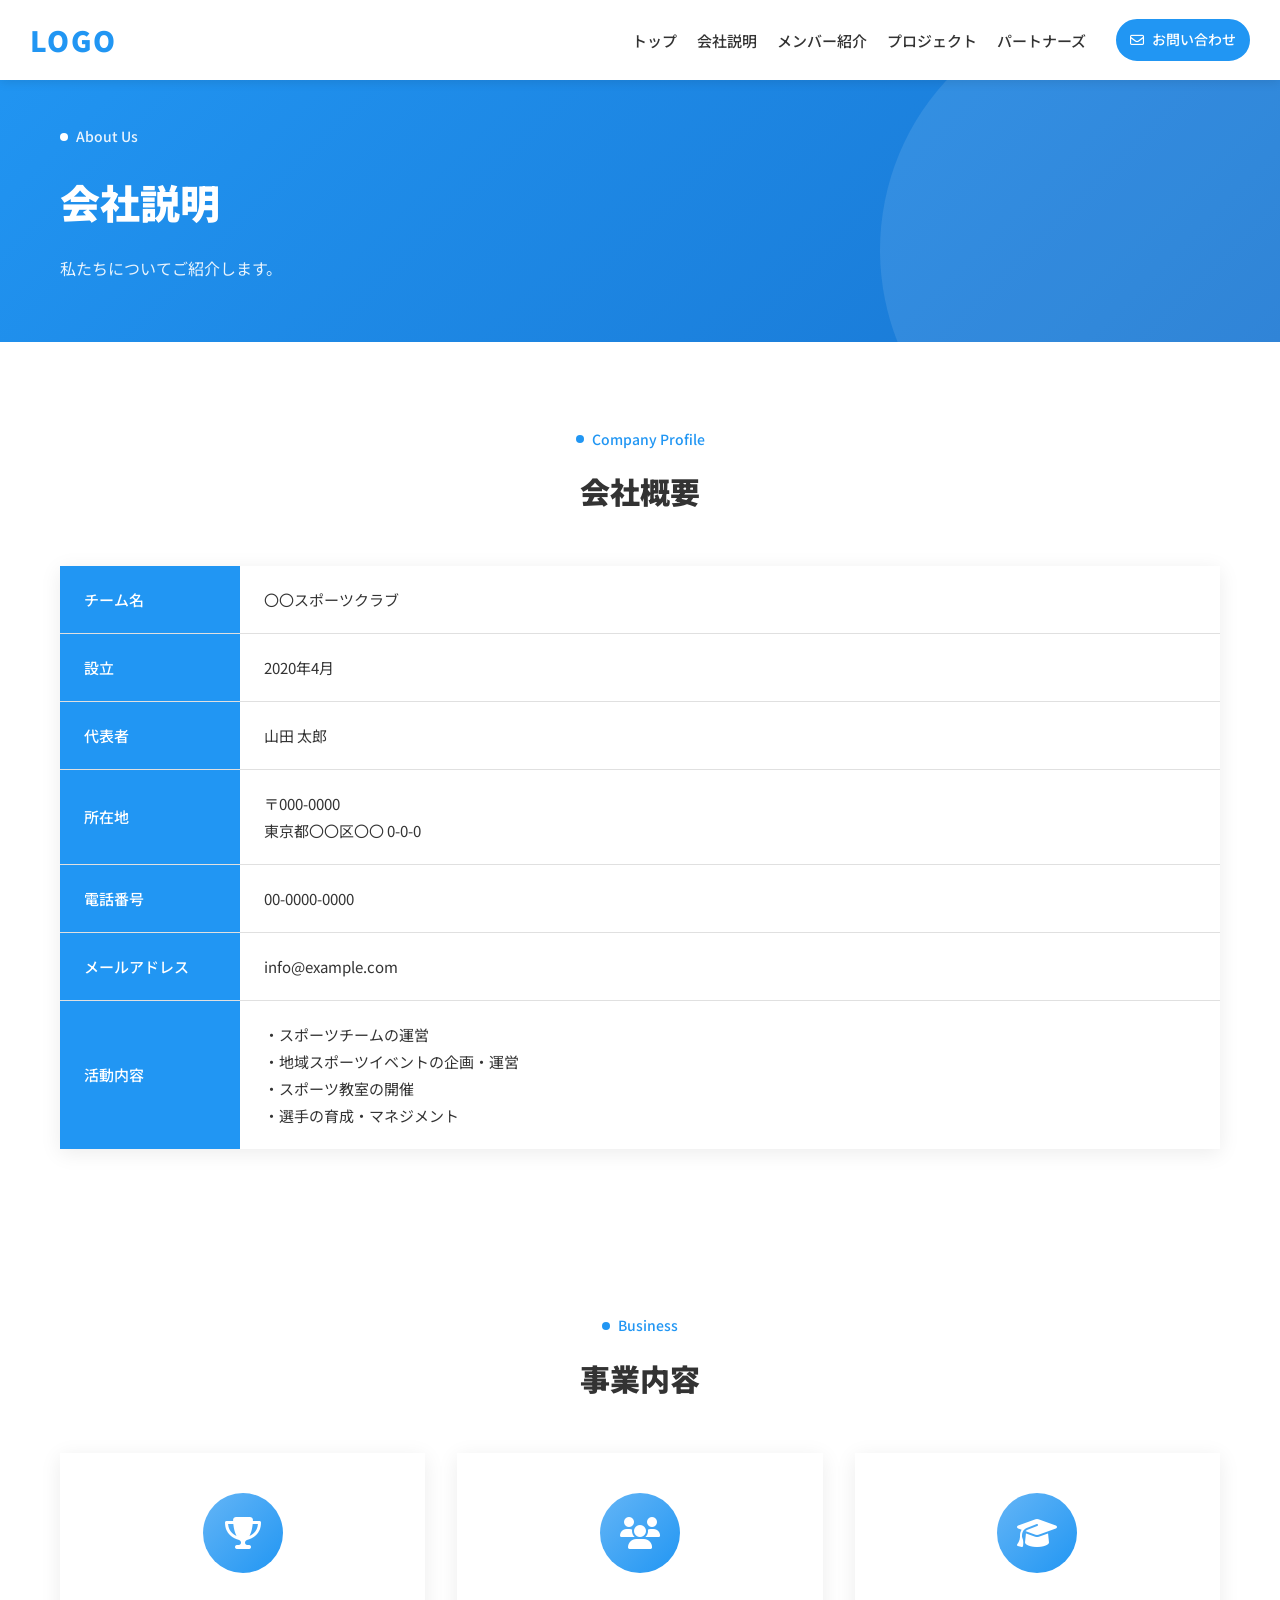
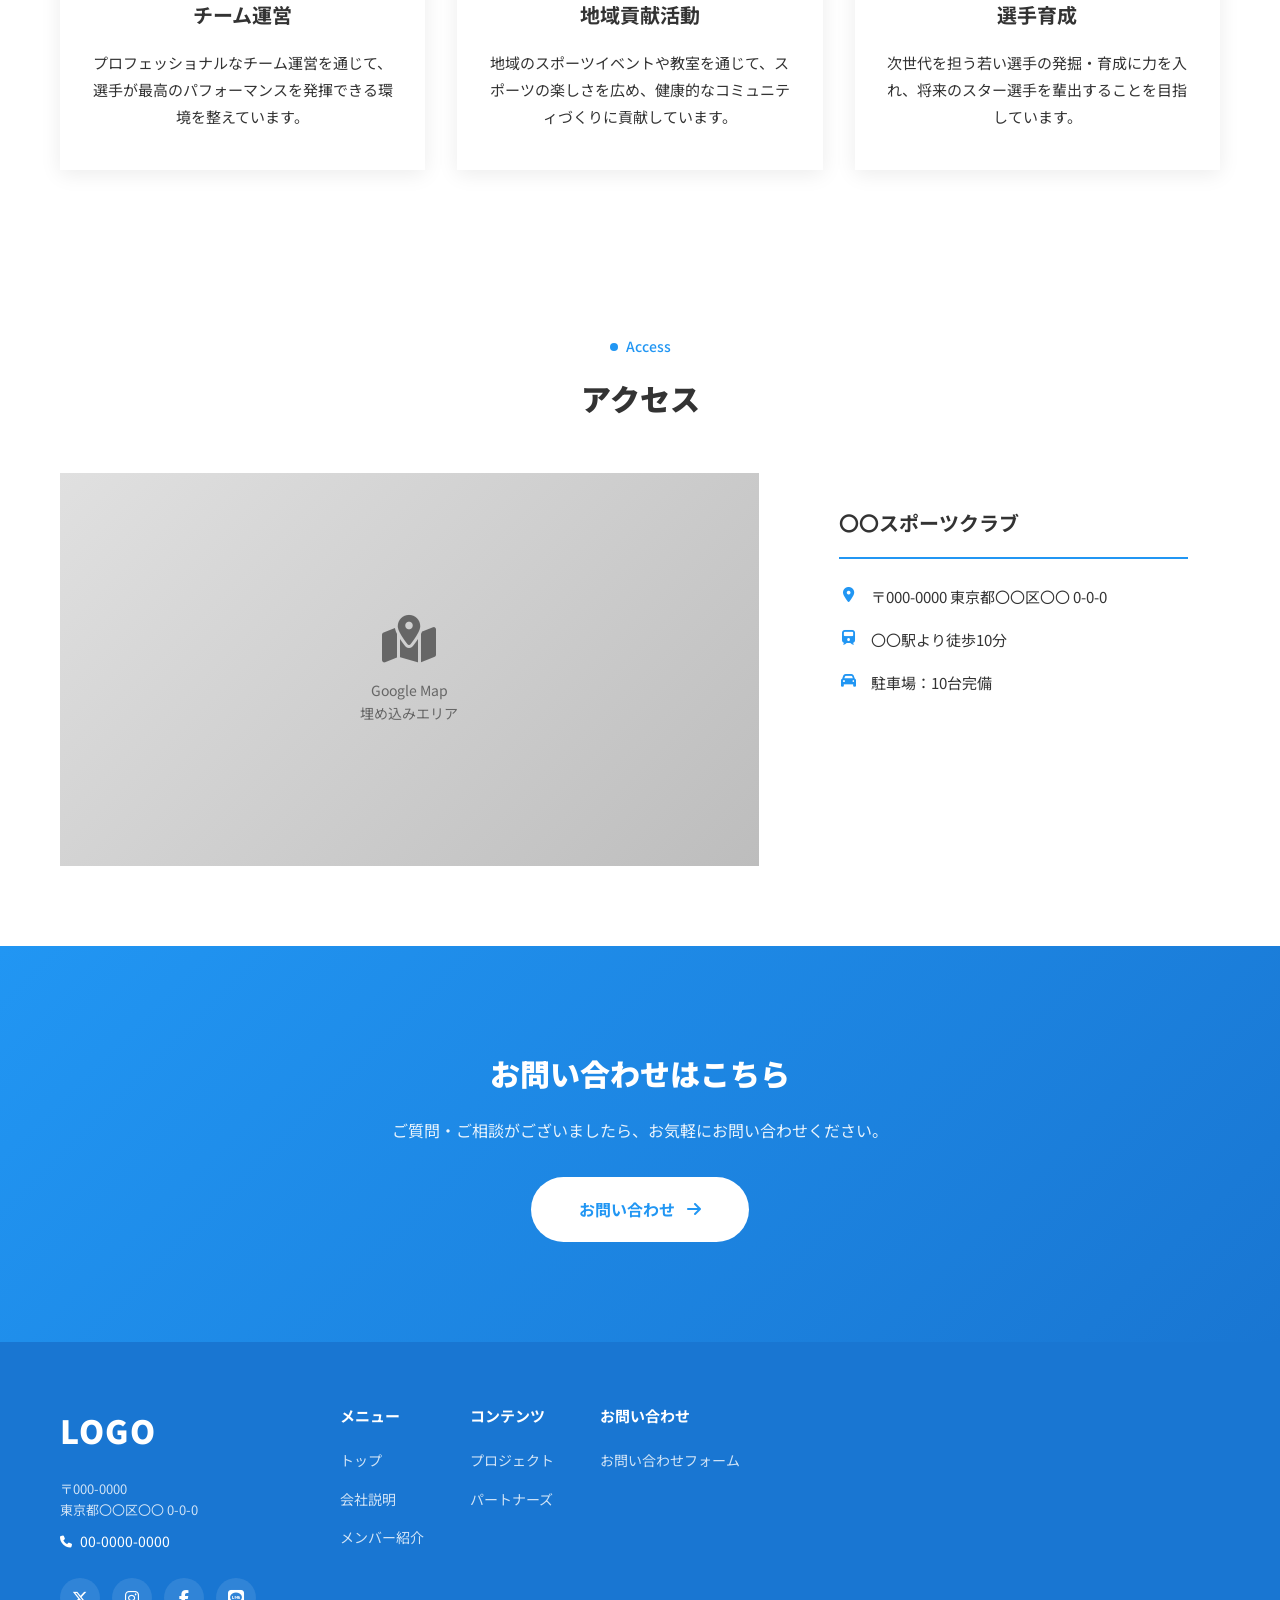
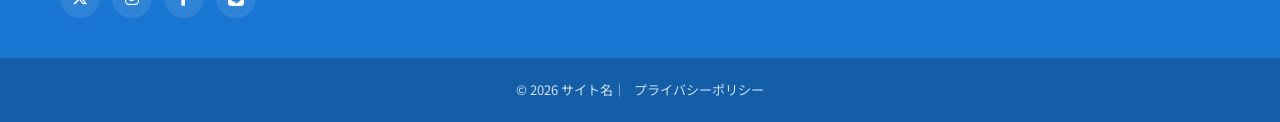
==== company.html @ 3567e5c1 "SONY風デザインリニューアル: 新デザイン版TOPページ＋下層ページ追加 - index-new.html: SONY風TOPページ（MV、Mission、News、Members、Contact）" ====
<!DOCTYPE html>
<html lang="ja">
<head>
    <meta charset="UTF-8">
    <meta name="viewport" content="width=device-width, initial-scale=1.0">
    <meta name="description" content="チームの概要や事業内容、沿革についてご紹介します。">
    <title>会社説明 | サイト名</title>
    <link rel="preconnect" href="https://fonts.googleapis.com">
    <link rel="preconnect" href="https://fonts.gstatic.com" crossorigin>
    <link href="https://fonts.googleapis.com/css2?family=Noto+Sans+JP:wght@400;500;700;900&display=swap" rel="stylesheet">
    <link rel="stylesheet" href="css/style.css">
    <link rel="stylesheet" href="https://cdnjs.cloudflare.com/ajax/libs/font-awesome/6.5.1/css/all.min.css">
</head>
<body>
    <!-- ヘッダー -->
    <header class="header">
        <div class="header__inner">
            <div class="header__logo">
                <a href="index.html">LOGO</a>
            </div>
            <nav class="header__nav">
                <ul class="header__nav-list">
                    <li class="header__nav-item"><a href="index.html">トップ</a></li>
                    <li class="header__nav-item"><a href="company.html">会社説明</a></li>
                    <li class="header__nav-item"><a href="#">メンバー紹介</a></li>
                    <li class="header__nav-item"><a href="project.html">プロジェクト</a></li>
                    <li class="header__nav-item"><a href="#">パートナーズ</a></li>
                </ul>
            </nav>
            <div class="header__cta">
                <a href="index.html#contact" class="btn btn--primary">
                    <i class="fa-regular fa-envelope"></i>
                    お問い合わせ
                </a>
            </div>
            <button class="hamburger" type="button" aria-label="メニューを開く">
                <span></span>
                <span></span>
                <span></span>
            </button>
        </div>
    </header>

    <!-- モバイルナビゲーション オーバーレイ -->
    <div class="mobile-nav-overlay"></div>

    <!-- モバイルナビゲーション -->
    <nav class="mobile-nav">
        <ul class="mobile-nav__list">
            <li class="mobile-nav__item"><a href="index.html">トップ</a></li>
            <li class="mobile-nav__item"><a href="company.html">会社説明</a></li>
            <li class="mobile-nav__item"><a href="#">メンバー紹介</a></li>
            <li class="mobile-nav__item"><a href="project.html">プロジェクト</a></li>
            <li class="mobile-nav__item"><a href="#">パートナーズ</a></li>
        </ul>
        <div class="mobile-nav__cta">
            <a href="index.html#contact" class="btn btn--primary">
                <i class="fa-regular fa-envelope"></i>
                お問い合わせ
            </a>
        </div>
    </nav>

    <!-- ページヘッダー -->
    <section class="page-header">
        <div class="container">
            <div class="page-header__content">
                <p class="page-header__label"><span class="page-header__label-dot"></span>About Us</p>
                <h1 class="page-header__title">会社説明</h1>
                <p class="page-header__description">私たちについてご紹介します。</p>
            </div>
        </div>
        <div class="page-header__bg"></div>
    </section>

    <!-- メインコンテンツ -->
    <main>
        <!-- 会社概要 -->
        <section class="company-info section section--gray">
            <div class="container">
                <div class="company-info__header">
                    <p class="company-info__label"><span class="company-info__label-dot"></span>Company Profile</p>
                    <h2 class="company-info__title">会社概要</h2>
                </div>
                <div class="company-info__table-wrapper">
                    <table class="company-info__table">
                        <tbody>
                            <tr>
                                <th>チーム名</th>
                                <td>〇〇スポーツクラブ</td>
                            </tr>
                            <tr>
                                <th>設立</th>
                                <td>2020年4月</td>
                            </tr>
                            <tr>
                                <th>代表者</th>
                                <td>山田 太郎</td>
                            </tr>
                            <tr>
                                <th>所在地</th>
                                <td>〒000-0000<br>東京都〇〇区〇〇 0-0-0</td>
                            </tr>
                            <tr>
                                <th>電話番号</th>
                                <td>00-0000-0000</td>
                            </tr>
                            <tr>
                                <th>メールアドレス</th>
                                <td>info@example.com</td>
                            </tr>
                            <tr>
                                <th>活動内容</th>
                                <td>
                                    ・スポーツチームの運営<br>
                                    ・地域スポーツイベントの企画・運営<br>
                                    ・スポーツ教室の開催<br>
                                    ・選手の育成・マネジメント
                                </td>
                            </tr>
                        </tbody>
                    </table>
                </div>
            </div>
        </section>

        <!-- 事業内容 -->
        <section class="company-business section">
            <div class="container">
                <div class="company-business__header">
                    <p class="company-business__label"><span class="company-business__label-dot"></span>Business</p>
                    <h2 class="company-business__title">事業内容</h2>
                </div>
                <div class="company-business__grid">
                    <div class="company-business__card">
                        <div class="company-business__card-icon">
                            <i class="fa-solid fa-trophy"></i>
                        </div>
                        <h3 class="company-business__card-title">チーム運営</h3>
                        <p class="company-business__card-text">
                            プロフェッショナルなチーム運営を通じて、選手が最高のパフォーマンスを発揮できる環境を整えています。
                        </p>
                    </div>
                    <div class="company-business__card">
                        <div class="company-business__card-icon">
                            <i class="fa-solid fa-users"></i>
                        </div>
                        <h3 class="company-business__card-title">地域貢献活動</h3>
                        <p class="company-business__card-text">
                            地域のスポーツイベントや教室を通じて、スポーツの楽しさを広め、健康的なコミュニティづくりに貢献しています。
                        </p>
                    </div>
                    <div class="company-business__card">
                        <div class="company-business__card-icon">
                            <i class="fa-solid fa-graduation-cap"></i>
                        </div>
                        <h3 class="company-business__card-title">選手育成</h3>
                        <p class="company-business__card-text">
                            次世代を担う若い選手の発掘・育成に力を入れ、将来のスター選手を輩出することを目指しています。
                        </p>
                    </div>
                </div>
            </div>
        </section>

        <!-- アクセス -->
        <section class="company-access section">
            <div class="container">
                <div class="company-access__header">
                    <p class="company-access__label"><span class="company-access__label-dot"></span>Access</p>
                    <h2 class="company-access__title">アクセス</h2>
                </div>
                <div class="company-access__inner">
                    <div class="company-access__map">
                        <div class="company-access__map-placeholder">
                            <i class="fa-solid fa-map-location-dot"></i>
                            <span>Google Map<br>埋め込みエリア</span>
                        </div>
                    </div>
                    <div class="company-access__info">
                        <h3 class="company-access__name">〇〇スポーツクラブ</h3>
                        <p class="company-access__address">
                            <i class="fa-solid fa-location-dot"></i>
                            〒000-0000 東京都〇〇区〇〇 0-0-0
                        </p>
                        <p class="company-access__station">
                            <i class="fa-solid fa-train"></i>
                            〇〇駅より徒歩10分
                        </p>
                        <p class="company-access__parking">
                            <i class="fa-solid fa-car"></i>
                            駐車場：10台完備
                        </p>
                    </div>
                </div>
            </div>
        </section>

        <!-- お問い合わせCTA -->
        <section class="cta section section--primary">
            <div class="container">
                <div class="cta__inner">
                    <h2 class="cta__title">お問い合わせはこちら</h2>
                    <p class="cta__description">ご質問・ご相談がございましたら、お気軽にお問い合わせください。</p>
                    <a href="index.html#contact" class="cta__btn">
                        お問い合わせ <i class="fa-solid fa-arrow-right"></i>
                    </a>
                </div>
            </div>
        </section>
    </main>

    <!-- フッター -->
    <footer class="footer">
        <div class="footer__main">
            <div class="container">
                <div class="footer__inner">
                    <div class="footer__logo-area">
                        <div class="footer__logo">
                            <a href="index.html">LOGO</a>
                        </div>
                        <div class="footer__info">
                            <p class="footer__address">〒000-0000<br>東京都〇〇区〇〇 0-0-0</p>
                            <p class="footer__tel"><i class="fa-solid fa-phone"></i> 00-0000-0000</p>
                        </div>
                        <div class="footer__sns">
                            <a href="#" class="footer__sns-link" aria-label="X(Twitter)"><i class="fa-brands fa-x-twitter"></i></a>
                            <a href="#" class="footer__sns-link" aria-label="Instagram"><i class="fa-brands fa-instagram"></i></a>
                            <a href="#" class="footer__sns-link" aria-label="Facebook"><i class="fa-brands fa-facebook-f"></i></a>
                            <a href="#" class="footer__sns-link" aria-label="LINE"><i class="fa-brands fa-line"></i></a>
                        </div>
                    </div>
                    <div class="footer__nav">
                        <div class="footer__nav-column">
                            <h4 class="footer__nav-title">メニュー</h4>
                            <ul class="footer__nav-list">
                                <li><a href="index.html">トップ</a></li>
                                <li><a href="company.html">会社説明</a></li>
                                <li><a href="#">メンバー紹介</a></li>
                            </ul>
                        </div>
                        <div class="footer__nav-column">
                            <h4 class="footer__nav-title">コンテンツ</h4>
                            <ul class="footer__nav-list">
                                <li><a href="project.html">プロジェクト</a></li>
                                <li><a href="#">パートナーズ</a></li>
                            </ul>
                        </div>
                        <div class="footer__nav-column">
                            <h4 class="footer__nav-title">お問い合わせ</h4>
                            <ul class="footer__nav-list">
                                <li><a href="index.html#contact">お問い合わせフォーム</a></li>
                            </ul>
                        </div>
                    </div>
                </div>
            </div>
        </div>
        <div class="footer__bottom">
            <div class="container">
                <p class="footer__copyright">&copy; 2026 サイト名｜<a href="#">プライバシーポリシー</a></p>
            </div>
        </div>
    </footer>

    <script src="js/main.js"></script>
</body>
</html>
---- css/style.css ----
/* ================================
   リセット・ベース
================================ */
*,
*::before,
*::after {
    margin: 0;
    padding: 0;
    box-sizing: border-box;
}

html {
    font-size: 62.5%; /* 10px = 1rem */
    scroll-behavior: smooth;
}

body {
    font-family: 'Noto Sans JP', sans-serif;
    font-size: 1.6rem;
    line-height: 1.8;
    color: #333;
    background-color: #fff;
}

a {
    text-decoration: none;
    color: inherit;
    transition: opacity 0.2s ease;
    cursor: pointer;
}

a:hover {
    opacity: 0.7;
}

a:focus-visible,
.btn:focus-visible,
.hamburger:focus-visible {
    outline: 2px solid var(--color-primary);
    outline-offset: 2px;
}

ul {
    list-style: none;
}

img {
    max-width: 100%;
    height: auto;
    vertical-align: bottom;
}

/* ================================
   カラー変数
================================ */
:root {
    --color-primary: #2196F3;
    --color-primary-light: #64B5F6;
    --color-primary-dark: #1976D2;
    --color-accent: #42A5F5;
    --color-text: #333;
    --color-text-light: #666;
    --color-white: #fff;
    --color-gray-light: #f5f5f5;
    --color-gray: #e0e0e0;
}

/* ================================
   共通クラス
================================ */
.container {
    max-width: 1200px;
    margin: 0 auto;
    padding: 0 20px;
}

.section {
    padding: 80px 0;
}

/* ================================
   ボタン
================================ */
.btn {
    display: inline-flex;
    align-items: center;
    gap: 8px;
    padding: 6px 12px;
    border-radius: 50px;
    font-size: 1.4rem;
    font-weight: 500;
    transition: all 0.2s ease;
    white-space: nowrap;
    cursor: pointer;
}

.btn--primary {
    background-color: var(--color-primary);
    color: var(--color-white);
    border: 2px solid var(--color-primary);
}

.btn--primary:hover {
    background-color: var(--color-primary-dark);
    border-color: var(--color-primary-dark);
    opacity: 1;
}

.btn--outline {
    background-color: var(--color-white);
    color: var(--color-text);
    border: 2px solid var(--color-gray);
}

.btn--outline:hover {
    border-color: var(--color-primary);
    color: var(--color-primary);
    opacity: 1;
}

.btn__icon {
    font-size: 1.6rem;
}

.btn i {
    font-size: 1.4rem;
}

/* ================================
   ヘッダー
================================ */
.header {
    position: fixed;
    top: 0;
    left: 0;
    right: 0;
    z-index: 1000;
    background-color: var(--color-white);
    box-shadow: 0 2px 10px rgba(0, 0, 0, 0.1);
}

.header__inner {
    display: flex;
    align-items: center;
    max-width: 1400px;
    margin: 0 auto;
    padding: 0 30px;
    height: 80px;
}

.header__logo {
    margin-right: auto;
}

.header__logo a {
    font-size: 2.8rem;
    font-weight: 900;
    color: var(--color-primary);
    letter-spacing: 0.05em;
}

.header__nav {
    margin-right: 30px;
}

.header__nav-list {
    display: flex;
    align-items: center;
    gap: 20px;
}

.header__nav-item > a {
    font-size: 1.5rem;
    font-weight: 500;
    color: var(--color-text);
    padding: 10px 0;
    position: relative;
}

.header__nav-item > a::after {
    content: '';
    position: absolute;
    bottom: 0;
    left: 0;
    width: 0;
    height: 2px;
    background-color: var(--color-primary);
    transition: width 0.2s ease;
}

.header__nav-item > a:hover::after {
    width: 100%;
}

.header__nav-item > a:hover {
    opacity: 1;
    color: var(--color-primary);
}

.header__nav-item .arrow {
    font-size: 1rem;
    margin-left: 4px;
}

/* ドロップダウン */
.header__nav-item.has-dropdown {
    position: relative;
}

.dropdown {
    position: absolute;
    top: 100%;
    left: 50%;
    transform: translateX(-50%);
    transform-origin: top center;
    min-width: 180px;
    background-color: var(--color-white);
    box-shadow: 0 4px 20px rgba(0, 0, 0, 0.15);
    border-radius: 8px;
    padding: 10px 0;
    opacity: 0;
    visibility: hidden;
    transition: all 0.2s ease;
}

.header__nav-item.has-dropdown:hover .dropdown {
    opacity: 1;
    visibility: visible;
}

.dropdown li a {
    display: block;
    padding: 10px 20px;
    font-size: 1.4rem;
    color: var(--color-text);
}

.dropdown li a:hover {
    background-color: var(--color-gray-light);
    color: var(--color-primary);
    opacity: 1;
}

/* CTA */
.header__cta {
    display: flex;
    gap: 12px;
}

/* ハンバーガーメニュー */
.hamburger {
    display: none;
    flex-direction: column;
    justify-content: center;
    gap: 6px;
    width: 44px;
    height: 44px;
    background: none;
    border: none;
    cursor: pointer;
    padding: 7px;
}

.hamburger span {
    display: block;
    width: 30px;
    height: 2px;
    background-color: var(--color-text);
    transition: all 0.2s ease;
}

.hamburger.active span:nth-child(1) {
    transform: rotate(45deg) translate(6px, 6px);
}

.hamburger.active span:nth-child(2) {
    opacity: 0;
}

.hamburger.active span:nth-child(3) {
    transform: rotate(-45deg) translate(6px, -6px);
}

/* ================================
   ヒーロー（メインビジュアル）
================================ */
.hero {
    position: relative;
    min-height: 100vh;
    display: flex;
    align-items: center;
    padding-top: 80px;
    overflow: hidden;
}

.hero__content {
    position: relative;
    z-index: 10;
    width: 50%;
    padding: 60px 60px 60px 80px;
}

.hero__subcopy {
    font-size: 2rem;
    font-weight: 500;
    color: var(--color-text);
    margin-bottom: 20px;
}

.hero__title {
    font-size: 3.2rem;
    font-weight: 700;
    line-height: 1.4;
    color: var(--color-text);
    margin-bottom: 30px;
}

.hero__title-main {
    font-size: 5.6rem;
    font-weight: 900;
    display: inline;
}

.hero__description {
    font-size: 1.6rem;
    line-height: 2;
    color: var(--color-text-light);
}

/* ビジュアル部分 */
.hero__visual {
    position: absolute;
    top: 80px;
    right: 0;
    width: 55%;
    height: calc(100vh - 80px);
    z-index: 5;
}

.hero__image-wrapper {
    position: relative;
    width: 100%;
    height: 100%;
    clip-path: polygon(15% 0, 100% 0, 100% 100%, 0 100%);
    overflow: hidden;
}

.hero__image-placeholder {
    width: 100%;
    height: 100%;
    background: linear-gradient(135deg, #e0e0e0 0%, #bdbdbd 100%);
    display: flex;
    flex-direction: column;
    align-items: center;
    justify-content: center;
    text-align: center;
    gap: 16px;
}

.hero__image-placeholder .placeholder-icon {
    color: #888;
}

.hero__image-placeholder span {
    font-size: 1.4rem;
    color: #666;
}

/* サービスバッジ */
.hero__service-badge {
    position: absolute;
    bottom: 80px;
    right: 60px;
    text-align: right;
    z-index: 20;
}

.hero__service-text {
    font-size: 1.4rem;
    color: var(--color-white);
    margin-bottom: 8px;
}

.hero__service-name {
    font-size: 4.8rem;
    font-weight: 900;
    color: var(--color-white);
    letter-spacing: 0.1em;
    border-bottom: 3px solid var(--color-white);
    padding-bottom: 10px;
}

/* 斜めの帯 */
.hero__bg-stripe {
    position: absolute;
    top: 80px;
    right: 0;
    width: 50%;
    height: calc(100vh - 80px);
    background: linear-gradient(135deg, var(--color-accent) 0%, var(--color-primary) 50%, var(--color-primary-dark) 100%);
    clip-path: polygon(30% 0, 100% 0, 100% 100%, 0 100%);
    z-index: 1;
}

/* モバイル用背景画像（PC時は非表示） */
.hero__bg-image {
    display: none;
}

/* ================================
   クロスフェードスライダー
================================ */
.hero__slider {
    position: relative;
    width: 100%;
    height: 100%;
}

.hero__slide {
    position: absolute;
    top: 0;
    left: 0;
    width: 100%;
    height: 100%;
    opacity: 0;
    transition: opacity 1.5s ease-in-out;
}

.hero__slide.is-active {
    opacity: 1;
}

.hero__slide .hero__image-placeholder {
    width: 100%;
    height: 100%;
}

/* PC用スライダー */
.hero__slider--pc {
    position: absolute;
    top: 0;
    left: 0;
    width: 100%;
    height: 100%;
}

/* スライドごとの背景色（視認用） */
.hero__slide:nth-child(1) .hero__image-placeholder {
    background: linear-gradient(135deg, #90CAF9 0%, #64B5F6 100%);
}

.hero__slide:nth-child(2) .hero__image-placeholder {
    background: linear-gradient(135deg, #42A5F5 0%, #2196F3 100%);
}

.hero__slide:nth-child(3) .hero__image-placeholder {
    background: linear-gradient(135deg, #1E88E5 0%, #1565C0 100%);
}

/* ================================
   About（What's）セクション
================================ */
.about {
    background-color: var(--color-white);
    position: relative;
    overflow: hidden;
}

.about::before {
    content: '';
    position: absolute;
    top: -100px;
    right: -100px;
    width: 300px;
    height: 300px;
    background: radial-gradient(circle, rgba(33, 150, 243, 0.08) 0%, transparent 70%);
    border-radius: 50%;
    pointer-events: none;
}

.about__inner {
    display: flex;
    align-items: center;
    gap: 80px;
}

.about__content {
    flex: 1;
}

.about__label {
    display: inline-flex;
    align-items: center;
    gap: 10px;
    font-size: 1.4rem;
    font-weight: 700;
    color: var(--color-primary);
    text-transform: uppercase;
    letter-spacing: 0.1em;
    margin-bottom: 24px;
    padding: 8px 16px;
    background-color: rgba(33, 150, 243, 0.08);
    border-radius: 4px;
}

.about__label-dot {
    display: inline-block;
    width: 8px;
    height: 8px;
    background-color: var(--color-primary);
    border-radius: 50%;
    animation: pulse 2s ease-in-out infinite;
}

@keyframes pulse {
    0%, 100% { opacity: 1; transform: scale(1); }
    50% { opacity: 0.6; transform: scale(1.2); }
}

.about__title {
    font-size: 3.6rem;
    font-weight: 900;
    line-height: 1.4;
    color: var(--color-text);
    margin-bottom: 24px;
    letter-spacing: -0.02em;
}

.about__description {
    font-size: 1.6rem;
    line-height: 2;
    color: var(--color-text-light);
}

.about__image {
    flex: 1;
}

.about__image-placeholder {
    width: 100%;
    aspect-ratio: 3 / 2;
    background: linear-gradient(135deg, #e8e8e8 0%, #d0d0d0 100%);
    border-radius: 16px;
    display: flex;
    flex-direction: column;
    align-items: center;
    justify-content: center;
    text-align: center;
    gap: 16px;
}

.about__image-placeholder .placeholder-icon {
    color: #888;
}

.about__image-placeholder span {
    font-size: 1.4rem;
    color: #666;
}

/* ================================
   Achievements（実績）セクション
================================ */
.achievements {
    background-color: var(--color-white);
}

.achievements__title {
    font-size: 3.2rem;
    font-weight: 900;
    text-align: center;
    color: var(--color-text);
    margin-bottom: 60px;
    letter-spacing: -0.02em;
}

.achievements__title-highlight {
    color: var(--color-primary);
    position: relative;
}

.achievements__title-highlight::after {
    content: '';
    position: absolute;
    bottom: 4px;
    left: 0;
    right: 0;
    height: 8px;
    background-color: rgba(33, 150, 243, 0.2);
    z-index: -1;
}

.achievements__grid {
    display: grid;
    grid-template-columns: repeat(3, 1fr);
    gap: 32px;
}

.achievements__card {
    background-color: var(--color-white);
    padding: 48px 32px;
    text-align: center;
    box-shadow: 0 8px 32px rgba(0, 0, 0, 0.06);
    transition: transform 0.2s ease, box-shadow 0.2s ease;
    cursor: default;
}

.achievements__card:hover {
    transform: translateY(-4px);
    box-shadow: 0 16px 48px rgba(33, 150, 243, 0.12);
}

.achievements__card-icon {
    width: 72px;
    height: 72px;
    margin: 0 auto 24px;
    background: linear-gradient(135deg, rgba(33, 150, 243, 0.1) 0%, rgba(33, 150, 243, 0.05) 100%);
    border-radius: 50%;
    display: flex;
    align-items: center;
    justify-content: center;
    position: relative;
}

.achievements__card-icon::before {
    content: '';
    position: absolute;
    inset: -2px;
    border-radius: 50%;
    border: 2px solid rgba(33, 150, 243, 0.15);
}

.achievements__card-icon i {
    font-size: 2.8rem;
    color: var(--color-primary);
}

.achievements__card-label {
    font-size: 1.6rem;
    font-weight: 700;
    color: var(--color-text);
    margin-bottom: 16px;
}

.achievements__card-text {
    font-size: 1.4rem;
    line-height: 1.8;
    color: var(--color-text-light);
    text-align: left;
}

/* ================================
   Service（サービス）セクション
================================ */
.service {
    background-color: var(--color-white);
}

.service__header {
    margin-bottom: 32px;
}

.service__label {
    display: inline-flex;
    align-items: center;
    gap: 10px;
    font-size: 1.4rem;
    font-weight: 700;
    color: var(--color-primary);
    text-transform: uppercase;
    letter-spacing: 0.1em;
    margin-bottom: 0;
}

.service__label-dot {
    display: inline-block;
    width: 8px;
    height: 8px;
    background-color: var(--color-primary);
    border-radius: 50%;
}

.service__title {
    font-size: 3.2rem;
    font-weight: 900;
    color: var(--color-text);
    letter-spacing: -0.02em;
}

.service__grid {
    display: grid;
    grid-template-columns: repeat(2, 1fr);
    gap: 40px;
}

.service__card {
    background-color: var(--color-white);
    overflow: hidden;
    transition: transform 0.2s ease;
}

.service__card:hover {
    transform: translateY(-4px);
}

.service__card-image {
    position: relative;
    overflow: hidden;
}

.service__image-placeholder {
    width: 100%;
    aspect-ratio: 3 / 2;
    background: linear-gradient(135deg, #e8e8e8 0%, #d0d0d0 100%);
    display: flex;
    flex-direction: column;
    align-items: center;
    justify-content: center;
    text-align: center;
    gap: 12px;
    transition: transform 0.2s ease;
}

.service__card:hover .service__image-placeholder {
    transform: scale(1.02);
}

.service__image-placeholder .placeholder-icon {
    color: #888;
}

.service__image-placeholder span {
    font-size: 1.3rem;
    color: #666;
}

.service__card-content {
    padding: 24px 0;
}

.service__card-tag {
    display: inline-block;
    padding: 4px 12px;
    background-color: var(--color-primary);
    color: var(--color-white);
    font-size: 1.2rem;
    font-weight: 700;
    margin-bottom: 12px;
}

.service__card-title {
    font-size: 2rem;
    font-weight: 700;
    color: var(--color-text);
    margin-bottom: 12px;
    line-height: 1.5;
}

.service__card-title a {
    display: flex;
    align-items: center;
    gap: 8px;
}

.service__card-title a:hover {
    color: var(--color-primary);
    opacity: 1;
}

.service__card-title i {
    font-size: 1.4rem;
    transition: transform 0.2s ease;
}

.service__card-title a:hover i {
    transform: translateX(4px);
}

.service__card-description {
    font-size: 1.4rem;
    line-height: 1.8;
    color: var(--color-text-light);
}

/* ================================
   Results（実績数値）セクション
================================ */
.results {
    background-color: rgba(33, 150, 243, 0.04);
}

.results__header {
    margin-bottom: 48px;
}

.results__label {
    display: inline-flex;
    align-items: center;
    gap: 10px;
    font-size: 1.4rem;
    font-weight: 700;
    color: var(--color-primary);
    text-transform: uppercase;
    letter-spacing: 0.1em;
    margin-bottom: 12px;
}

.results__label-dot {
    display: inline-block;
    width: 8px;
    height: 8px;
    background-color: var(--color-primary);
    border-radius: 50%;
}

.results__title {
    font-size: 3.2rem;
    font-weight: 900;
    color: var(--color-text);
    letter-spacing: -0.02em;
}

.results__grid {
    display: grid;
    grid-template-columns: repeat(3, 1fr);
    gap: 32px;
}

.results__card {
    background-color: var(--color-white);
    padding: 40px 32px;
    text-align: center;
    border: 1px solid var(--color-gray);
}

.results__card-label {
    font-size: 1.6rem;
    font-weight: 700;
    color: var(--color-text);
    margin-bottom: 16px;
}

.results__card-text {
    font-size: 1.4rem;
    line-height: 1.8;
    color: var(--color-text-light);
    text-align: left;
}

/* ================================
   Pickup（注目記事）セクション
================================ */
.pickup {
    background-color: var(--color-white);
}

.pickup__header {
    display: flex;
    justify-content: space-between;
    align-items: flex-end;
    margin-bottom: 48px;
}

.pickup__header-left {
    display: flex;
    flex-direction: column;
}

.pickup__label {
    display: inline-flex;
    align-items: center;
    gap: 10px;
    font-size: 1.4rem;
    font-weight: 700;
    color: var(--color-primary);
    text-transform: lowercase;
    letter-spacing: 0.1em;
    margin-bottom: 12px;
}

.pickup__label-dot {
    display: inline-block;
    width: 8px;
    height: 8px;
    background-color: var(--color-primary);
    border-radius: 50%;
}

.pickup__title {
    font-size: 3.2rem;
    font-weight: 900;
    color: var(--color-text);
    letter-spacing: -0.02em;
}

.pickup__more-btn {
    display: inline-flex;
    align-items: center;
    gap: 8px;
    padding: 12px 24px;
    background-color: var(--color-primary);
    color: var(--color-white);
    font-size: 1.4rem;
    font-weight: 700;
    border-radius: 4px;
    transition: background-color 0.2s ease;
}

.pickup__more-btn:hover {
    background-color: var(--color-primary-dark);
    opacity: 1;
}

.pickup__more-btn i {
    font-size: 1.2rem;
}

.pickup__grid {
    display: grid;
    grid-template-columns: repeat(3, 1fr);
    gap: 32px;
}

.pickup__card {
    position: relative;
    cursor: pointer;
}

.pickup__card-image {
    position: relative;
    z-index: 2;
    transform: translate(-6%, -6%);
}

.pickup__image-placeholder {
    width: 100%;
    aspect-ratio: 4 / 3;
    background: linear-gradient(135deg, #e8e8e8 0%, #d0d0d0 100%);
    display: flex;
    flex-direction: column;
    align-items: center;
    justify-content: center;
    text-align: center;
    gap: 12px;
}

.pickup__image-placeholder .placeholder-icon {
    color: #888;
}

.pickup__image-placeholder span {
    font-size: 1.3rem;
    color: #666;
}

.pickup__card-body {
    position: relative;
    background: linear-gradient(135deg, #90CAF9 0%, #64B5F6 50%, #42A5F5 100%);
    padding: calc(75% - 10px) 24px 24px;
    margin-top: calc(-75% + 30px);
}

.pickup__card-tag {
    display: inline-flex;
    align-items: center;
    gap: 6px;
    padding: 6px 12px;
    background-color: var(--color-white);
    color: var(--color-text);
    font-size: 1.2rem;
    font-weight: 700;
    border-radius: 4px;
    margin-bottom: 12px;
}

.pickup__tag-dot {
    display: inline-block;
    width: 6px;
    height: 6px;
    background-color: var(--color-primary);
    border-radius: 50%;
}

.pickup__card-title {
    font-size: 1.8rem;
    font-weight: 700;
    color: var(--color-white);
    line-height: 1.5;
    margin-bottom: 12px;
}

.pickup__card-hashtags {
    font-size: 1.2rem;
    color: rgba(255, 255, 255, 0.8);
}

/* ================================
   Contact（お問い合わせ）セクション
================================ */
.contact {
    background-color: var(--color-gray-light);
}

.contact__header {
    text-align: center;
    margin-bottom: 48px;
}

.contact__label {
    display: inline-flex;
    align-items: center;
    gap: 10px;
    font-size: 1.4rem;
    font-weight: 700;
    color: var(--color-primary);
    text-transform: uppercase;
    letter-spacing: 0.1em;
    margin-bottom: 12px;
}

.contact__label-dot {
    display: inline-block;
    width: 8px;
    height: 8px;
    background-color: var(--color-primary);
    border-radius: 50%;
}

.contact__title {
    font-size: 3.2rem;
    font-weight: 900;
    color: var(--color-text);
    letter-spacing: -0.02em;
    margin-bottom: 16px;
}

.contact__description {
    font-size: 1.6rem;
    color: var(--color-text-light);
}

.contact__form-wrapper {
    background-color: var(--color-white);
    padding: 48px;
    border-radius: 8px;
    box-shadow: 0 4px 20px rgba(0, 0, 0, 0.06);
}

.contact__form {
    display: flex;
    flex-direction: column;
    gap: 24px;
}

.contact__form-group {
    display: flex;
    flex-direction: column;
    gap: 8px;
}

.contact__form-label {
    font-size: 1.5rem;
    font-weight: 700;
    color: var(--color-text);
    display: flex;
    align-items: center;
    gap: 8px;
}

.contact__required {
    font-size: 1.1rem;
    font-weight: 700;
    color: var(--color-white);
    background-color: var(--color-primary-dark);
    padding: 2px 8px;
    border-radius: 3px;
}

.contact__form-input,
.contact__form-select,
.contact__form-textarea {
    width: 100%;
    padding: 14px 16px;
    font-size: 1.6rem;
    font-family: inherit;
    color: var(--color-text);
    background-color: var(--color-white);
    border: 1px solid var(--color-gray);
    border-radius: 4px;
    transition: border-color 0.2s ease, box-shadow 0.2s ease;
}

.contact__form-input:focus,
.contact__form-select:focus,
.contact__form-textarea:focus {
    outline: none;
    border-color: var(--color-primary);
    box-shadow: 0 0 0 3px rgba(33, 150, 243, 0.1);
}

.contact__form-input::placeholder,
.contact__form-textarea::placeholder {
    color: #bdbdbd;
}

.contact__form-select {
    appearance: none;
    background-image: url("data:image/svg+xml,%3Csvg xmlns='http://www.w3.org/2000/svg' width='12' height='12' viewBox='0 0 12 12'%3E%3Cpath fill='%23666' d='M6 8L1 3h10z'/%3E%3C/svg%3E");
    background-repeat: no-repeat;
    background-position: right 16px center;
    padding-right: 40px;
    cursor: pointer;
}

.contact__form-textarea {
    resize: vertical;
    min-height: 150px;
}

.contact__form-group--checkbox {
    flex-direction: row;
    align-items: center;
}

.contact__checkbox-label {
    display: flex;
    align-items: center;
    gap: 10px;
    cursor: pointer;
}

.contact__form-checkbox {
    width: 20px;
    height: 20px;
    accent-color: var(--color-primary);
    cursor: pointer;
}

.contact__checkbox-text {
    font-size: 1.4rem;
    color: var(--color-text);
    display: flex;
    align-items: center;
    gap: 8px;
}

.contact__checkbox-text a {
    color: var(--color-primary);
    text-decoration: underline;
}

.contact__form-submit {
    margin-top: 16px;
    text-align: center;
}

.contact__submit-btn {
    display: inline-flex;
    align-items: center;
    justify-content: center;
    gap: 10px;
    min-width: 240px;
    padding: 18px 40px;
    font-size: 1.6rem;
    font-weight: 700;
    color: var(--color-white);
    background-color: var(--color-primary);
    border: none;
    border-radius: 4px;
    cursor: pointer;
    transition: background-color 0.2s ease;
}

.contact__submit-btn:hover {
    background-color: var(--color-primary-dark);
}

.contact__submit-btn i {
    font-size: 1.4rem;
}

/* ================================
   フッター
================================ */
.footer {
    background-color: var(--color-primary-dark);
    color: var(--color-white);
}

.footer__main {
    padding: 60px 0 40px;
}

.footer__inner {
    display: flex;
    gap: 80px;
}

.footer__logo a {
    font-size: 3.2rem;
    font-weight: 900;
    color: var(--color-white);
    letter-spacing: 0.05em;
}

.footer__logo a:hover {
    opacity: 0.8;
}

.footer__logo-area {
    display: flex;
    flex-direction: column;
    gap: 20px;
    min-width: 200px;
}

.footer__info {
    display: flex;
    flex-direction: column;
    gap: 8px;
}

.footer__address {
    font-size: 1.3rem;
    color: rgba(255, 255, 255, 0.8);
    line-height: 1.6;
}

.footer__tel {
    font-size: 1.4rem;
    color: var(--color-white);
    display: flex;
    align-items: center;
    gap: 8px;
}

.footer__tel i {
    font-size: 1.2rem;
}

.footer__sns {
    display: flex;
    gap: 12px;
    margin-top: 4px;
}

.footer__sns-link {
    display: flex;
    align-items: center;
    justify-content: center;
    width: 40px;
    height: 40px;
    background-color: rgba(255, 255, 255, 0.1);
    border-radius: 50%;
    color: var(--color-white);
    font-size: 1.6rem;
    transition: background-color 0.2s ease;
}

.footer__sns-link:hover {
    background-color: rgba(255, 255, 255, 0.2);
    opacity: 1;
}

.footer__nav {
    display: flex;
    flex-wrap: wrap;
    gap: 10px;
    flex: 1;
}

.footer__nav-column {
    min-width: 120px;
}

.footer__nav-title {
    font-size: 1.5rem;
    font-weight: 700;
    color: var(--color-white);
    margin-bottom: 16px;
}

.footer__nav-list {
    display: flex;
    flex-direction: column;
    gap: 10px;
}

.footer__nav-list li a {
    font-size: 1.4rem;
    color: rgba(255, 255, 255, 0.8);
    transition: color 0.2s ease;
}

.footer__nav-list li a:hover {
    color: var(--color-white);
    opacity: 1;
}

.footer__bottom {
    background-color: rgba(0, 0, 0, 0.2);
    padding: 20px 0;
    text-align: center;
}

.footer__copyright {
    font-size: 1.3rem;
    color: rgba(255, 255, 255, 0.8);
}

.footer__copyright a {
    color: rgba(255, 255, 255, 0.8);
    margin-left: 8px;
}

.footer__copyright a:hover {
    color: var(--color-white);
    opacity: 1;
}

/* ================================
   レスポンシブ
================================ */

/* タブレット（1023px以下）- ハンバーガーメニュー & モバイルMV */
@media (max-width: 1023px) {
    .header__nav {
        display: none;
    }

    .header__cta {
        display: none;
    }

    .hamburger {
        display: flex;
    }

    /* ヒーローセクション タブレット */
    .hero {
        position: relative;
        padding-top: 80px;
        min-height: auto;
        display: block;
    }

    /* モバイル用背景画像 */
    .hero__bg-image {
        display: block;
        position: relative;
        width: 100%;
        z-index: 1;
    }

    /* モバイル用スライダー */
    .hero__bg-image .hero__slider {
        position: relative;
        width: 100%;
        aspect-ratio: 16 / 9;
    }

    .hero__bg-image .hero__slide {
        position: absolute;
        top: 0;
        left: 0;
        width: 100%;
        height: 100%;
    }

    .hero__bg-image .hero__image-placeholder {
        width: 100%;
        height: 100%;
    }

    /* コンテンツを画像の上に重ねる */
    .hero__content {
        position: absolute;
        top: 50%;
        left: 0;
        right: 0;
        transform: translateY(-50%);
        z-index: 10;
        width: 100%;
        padding: 20px 40px;
        background-color: transparent;
    }

    .hero__subcopy {
        font-size: 2rem;
        margin-bottom: 15px;
        color: var(--color-text);
        text-shadow: 0 1px 2px rgba(255, 255, 255, 0.8);
    }

    .hero__title {
        font-size: 2.8rem;
        margin-bottom: 20px;
        color: var(--color-text);
        text-shadow: 0 1px 2px rgba(255, 255, 255, 0.8);
    }

    .hero__title-main {
        font-size: 4.2rem;
    }

    .hero__description {
        font-size: 1.6rem;
        line-height: 1.8;
        color: var(--color-text);
        text-shadow: 0 1px 2px rgba(255, 255, 255, 0.8);
    }

    /* PC用ビジュアルを非表示 */
    .hero__visual {
        display: none;
    }

    .hero__bg-stripe {
        display: none;
    }

    /* Aboutセクション タブレット */
    .about::before {
        width: 200px;
        height: 200px;
        top: -50px;
        right: -50px;
    }

    .about__inner {
        flex-direction: column-reverse;
        gap: 48px;
    }

    .about__image {
        width: 100%;
    }

    .about__image-placeholder {
        width: 100%;
        aspect-ratio: 16 / 9;
    }

    .about__content {
        width: 100%;
        text-align: left;
    }

    .about__title {
        font-size: 3rem;
    }

    /* 実績セクション タブレット */
    .achievements__title {
        font-size: 2.6rem;
        margin-bottom: 48px;
    }

    .achievements__grid {
        grid-template-columns: repeat(3, 1fr);
        gap: 20px;
    }

    .achievements__card {
        padding: 36px 20px;
    }

    .achievements__card-icon {
        width: 60px;
        height: 60px;
        margin-bottom: 20px;
    }

    .achievements__card-icon i {
        font-size: 2.4rem;
    }

    /* サービスセクション タブレット */
    .service__title {
        font-size: 2.8rem;
    }

    .service__grid {
        gap: 32px;
    }

    .service__card-title {
        font-size: 1.8rem;
    }

    /* Resultsセクション タブレット */
    .results__title {
        font-size: 2.8rem;
    }

    .results__grid {
        gap: 24px;
    }

    .results__card {
        padding: 32px 24px;
    }

    /* Pickupセクション タブレット */
    .pickup__title {
        font-size: 2.8rem;
    }

    .pickup__grid {
        gap: 24px;
    }

    .pickup__card-title {
        font-size: 1.6rem;
    }

    /* フッター タブレット */
    .footer__inner {
        flex-direction: column;
        gap: 40px;
    }

    .footer__logo-area {
        align-items: center;
        text-align: center;
    }

    .footer__tel {
        justify-content: center;
    }

    .footer__sns {
        justify-content: center;
    }

    .footer__nav {
        justify-content: center;
    }
}

/* タブレット（768px以下） */
@media (max-width: 768px) {
    .header__inner {
        padding: 0 15px;
        height: 60px;
    }

    .header__logo a {
        font-size: 2.4rem;
    }

    .hero {
        padding-top: 60px;
    }

    .hero__bg-image .hero__slider {
        aspect-ratio: 4 / 3;
    }

    .hero__content {
        padding: 20px 30px;
    }

    .hero__subcopy {
        font-size: 1.8rem;
    }

    .hero__title {
        font-size: 2.4rem;
    }

    .hero__title-main {
        font-size: 3.6rem;
    }

    .hero__description {
        font-size: 1.5rem;
    }

    .section {
        padding: 60px 0;
    }

    /* 実績セクション 768px以下 - 1カラム */
    .achievements__grid {
        grid-template-columns: 1fr;
        gap: 20px;
    }

    .achievements__card {
        padding: 32px 24px;
    }

    .achievements__card-icon {
        width: 64px;
        height: 64px;
    }

    /* サービスセクション 768px以下 - 1カラム */
    .service__header {
        margin-bottom: 40px;
    }

    .service__title {
        font-size: 2.6rem;
    }

    .service__grid {
        grid-template-columns: 1fr;
        gap: 32px;
    }

    .service__card-content {
        padding: 20px 0;
    }

    .service__card-title {
        font-size: 1.8rem;
    }

    /* Resultsセクション 768px以下 */
    .results__header {
        margin-bottom: 40px;
    }

    .results__title {
        font-size: 2.6rem;
    }

    .results__grid {
        grid-template-columns: 1fr;
        gap: 20px;
    }

    .results__card {
        padding: 32px 24px;
    }

    /* Pickupセクション 768px以下 */
    .pickup__header {
        flex-direction: column;
        align-items: flex-start;
        gap: 24px;
        margin-bottom: 40px;
    }

    .pickup__title {
        font-size: 2.6rem;
    }

    .pickup__grid {
        grid-template-columns: 1fr;
        gap: 48px;
        padding-left: 24px;
    }

    .pickup__card-body {
        padding: calc(75% - 10px) 20px 20px;
        margin-top: calc(-75% + 30px);
    }

    .pickup__card-title {
        font-size: 1.6rem;
    }

    /* Contactセクション 768px以下 */
    .contact__title {
        font-size: 2.6rem;
    }

    .contact__form-wrapper {
        padding: 32px 24px;
    }

    .contact__form {
        gap: 20px;
    }

    .contact__submit-btn {
        width: 100%;
    }

    /* フッター 768px以下 */
    .footer__main {
        padding: 48px 0 32px;
    }

    .footer__nav {
        display: flex;
        justify-content: space-between;
        gap: 16px;
    }

    .footer__nav-column {
        min-width: auto;
        flex: 1;
        text-align: center;
    }

    .footer__nav-title {
        font-size: 1.3rem;
    }

    .footer__nav-list li a {
        font-size: 1.2rem;
    }
}

/* スマートフォン（480px以下） */
@media (max-width: 480px) {
    html {
        font-size: 56.25%; /* 9px = 1rem */
    }

    .header__inner {
        padding: 0 10px;
        height: 56px;
    }

    .header__logo a {
        font-size: 2rem;
    }

    /* ヒーローセクション スマートフォン */
    .hero {
        padding-top: 56px;
    }

    .hero__bg-image .hero__slider {
        aspect-ratio: 3 / 4;
    }

    .hero__content {
        padding: 15px 20px;
    }

    .hero__subcopy {
        font-size: 1.4rem;
        margin-bottom: 10px;
    }

    .hero__title {
        font-size: 1.8rem;
        margin-bottom: 15px;
    }

    .hero__title-main {
        font-size: 2.6rem;
    }

    .hero__description {
        font-size: 1.3rem;
        line-height: 1.7;
    }

    .section {
        padding: 40px 0;
    }

    .container {
        padding: 0 15px;
    }

    /* Aboutセクション スマートフォン */
    .about::before {
        display: none;
    }

    .about__inner {
        gap: 32px;
    }

    .about__label {
        font-size: 1.2rem;
        padding: 6px 12px;
    }

    .about__title {
        font-size: 2.4rem;
    }

    .about__description {
        font-size: 1.4rem;
    }

    /* 実績セクション スマートフォン */
    .achievements__title {
        font-size: 2.2rem;
        margin-bottom: 32px;
    }

    .achievements__card {
        padding: 28px 20px;
    }

    .achievements__card-icon {
        width: 56px;
        height: 56px;
        margin-bottom: 16px;
    }

    .achievements__card-icon i {
        font-size: 2rem;
    }

    .achievements__card-label {
        font-size: 1.2rem;
        margin-bottom: 12px;
    }

    .achievements__card-text {
        font-size: 1.3rem;
    }

    /* サービスセクション スマートフォン */
    .service__header {
        margin-bottom: 32px;
    }

    .service__label {
        font-size: 1.2rem;
    }

    .service__title {
        font-size: 2.2rem;
    }

    .service__grid {
        gap: 24px;
    }

    .service__card-content {
        padding: 16px 0;
    }

    .service__card-tag {
        font-size: 1.1rem;
        padding: 3px 10px;
    }

    .service__card-title {
        font-size: 1.6rem;
    }

    .service__card-description {
        font-size: 1.3rem;
    }

    /* Resultsセクション スマートフォン */
    .results__header {
        margin-bottom: 32px;
    }

    .results__label {
        font-size: 1.2rem;
    }

    .results__title {
        font-size: 2.2rem;
    }

    .results__card {
        padding: 28px 20px;
    }

    .results__card-label {
        font-size: 1.4rem;
    }

    .results__card-text {
        font-size: 1.3rem;
    }

    /* Pickupセクション スマートフォン */
    .pickup__header {
        margin-bottom: 32px;
    }

    .pickup__label {
        font-size: 1.2rem;
    }

    .pickup__title {
        font-size: 2.2rem;
    }

    .pickup__more-btn {
        padding: 10px 20px;
        font-size: 1.3rem;
    }

    .pickup__grid {
        gap: 48px;
    }

    .pickup__card-body {
        padding: calc(75% - 10px) 16px 16px;
        margin-top: calc(-75% + 30px);
    }

    .pickup__card-tag {
        font-size: 1.1rem;
        padding: 4px 10px;
    }

    .pickup__card-title {
        font-size: 1.5rem;
    }

    .pickup__card-hashtags {
        font-size: 1.1rem;
    }

    /* Contactセクション スマートフォン */
    .contact__header {
        margin-bottom: 32px;
    }

    .contact__label {
        font-size: 1.2rem;
    }

    .contact__title {
        font-size: 2.2rem;
    }

    .contact__description {
        font-size: 1.4rem;
    }

    .contact__form-wrapper {
        padding: 24px 16px;
    }

    .contact__form {
        gap: 18px;
    }

    .contact__form-label {
        font-size: 1.4rem;
    }

    .contact__form-input,
    .contact__form-select,
    .contact__form-textarea {
        padding: 12px 14px;
        font-size: 1.5rem;
    }

    .contact__checkbox-text {
        font-size: 1.3rem;
    }

    .contact__submit-btn {
        padding: 16px 32px;
        font-size: 1.5rem;
    }

    /* フッター スマートフォン */
    .footer__main {
        padding: 40px 0 24px;
    }

    .footer__logo a {
        font-size: 2.6rem;
    }

    .footer__nav {
        gap: 24px;
    }

    .footer__nav-column {
        min-width: 100%;
        text-align: center;
    }

    .footer__nav-title {
        font-size: 1.4rem;
        margin-bottom: 12px;
    }

    .footer__nav-list {
        gap: 8px;
    }

    .footer__nav-list li a {
        font-size: 1.3rem;
    }

    .footer__bottom {
        padding: 16px 0;
    }

    .footer__copyright {
        font-size: 1.2rem;
    }
}

/* モバイルメニュー オーバーレイ */
.mobile-nav-overlay {
    position: fixed;
    top: 0;
    left: 0;
    right: 0;
    bottom: 0;
    background-color: rgba(0, 0, 0, 0.5);
    z-index: 998;
    opacity: 0;
    visibility: hidden;
    transition: opacity 0.3s ease, visibility 0.3s ease;
}

.mobile-nav-overlay.active {
    opacity: 1;
    visibility: visible;
}

/* モバイルメニュー */
.mobile-nav {
    position: fixed;
    top: 0;
    right: 0;
    bottom: 0;
    width: 50%;
    max-width: 400px;
    background-color: var(--color-white);
    z-index: 999;
    padding: 80px 30px 30px;
    overflow-y: auto;
    transform: translateX(100%);
    transition: transform 0.3s ease;
}

.mobile-nav.active {
    transform: translateX(0);
}

.mobile-nav__list {
    margin-bottom: 30px;
}

.mobile-nav__item a {
    display: block;
    padding: 15px 0;
    font-size: 1.8rem;
    font-weight: 500;
    border-bottom: 1px solid var(--color-gray);
}

.mobile-nav__cta {
    display: flex;
    flex-direction: column;
    gap: 15px;
}

.mobile-nav__cta .btn {
    justify-content: center;
    width: 100%;
}

/* ================================
   ページヘッダー（下層ページ共通）
================================ */
.page-header {
    position: relative;
    padding: 120px 0 60px;
    background: linear-gradient(135deg, var(--color-primary) 0%, var(--color-primary-dark) 100%);
    overflow: hidden;
}

.page-header__content {
    position: relative;
    z-index: 2;
}

.page-header__label {
    display: inline-flex;
    align-items: center;
    gap: 8px;
    font-size: 1.4rem;
    color: rgba(255, 255, 255, 0.9);
    font-weight: 500;
    margin-bottom: 16px;
}

.page-header__label-dot {
    width: 8px;
    height: 8px;
    background-color: var(--color-white);
    border-radius: 50%;
}

.page-header__title {
    font-size: 4rem;
    font-weight: 900;
    color: var(--color-white);
    margin-bottom: 16px;
}

.page-header__description {
    font-size: 1.6rem;
    color: rgba(255, 255, 255, 0.9);
    line-height: 1.8;
}

.page-header__bg {
    position: absolute;
    top: 0;
    right: -100px;
    width: 500px;
    height: 500px;
    background: rgba(255, 255, 255, 0.1);
    border-radius: 50%;
    z-index: 1;
}

/* ================================
   会社説明ページ
================================ */
/* ビジョン・ミッション */
.company-vision__inner {
    display: flex;
    align-items: center;
    gap: 60px;
}

.company-vision__content {
    flex: 1;
}

.company-vision__label {
    display: inline-flex;
    align-items: center;
    gap: 8px;
    font-size: 1.4rem;
    color: var(--color-primary);
    font-weight: 500;
    margin-bottom: 16px;
}

.company-vision__label-dot {
    width: 8px;
    height: 8px;
    background-color: var(--color-primary);
    border-radius: 50%;
}

.company-vision__title {
    font-size: 3.2rem;
    font-weight: 900;
    line-height: 1.5;
    margin-bottom: 24px;
}

.company-vision__description {
    font-size: 1.6rem;
    line-height: 2;
    color: var(--color-text-secondary);
}

.company-vision__image {
    flex: 1;
    max-width: 500px;
}

.company-vision__image-placeholder {
    background: linear-gradient(135deg, #90CAF9 0%, #64B5F6 100%);
    border-radius: 16px;
    aspect-ratio: 3/2;
    display: flex;
    flex-direction: column;
    align-items: center;
    justify-content: center;
    color: white;
    gap: 16px;
}

.company-vision__image-placeholder span {
    font-size: 1.4rem;
    text-align: center;
    line-height: 1.6;
}

/* 会社概要テーブル */
.company-info__header {
    text-align: center;
    margin-bottom: 48px;
}

.company-info__label {
    display: inline-flex;
    align-items: center;
    gap: 8px;
    font-size: 1.4rem;
    color: var(--color-primary);
    font-weight: 500;
    margin-bottom: 12px;
}

.company-info__label-dot {
    width: 8px;
    height: 8px;
    background-color: var(--color-primary);
    border-radius: 50%;
}

.company-info__title {
    font-size: 3rem;
    font-weight: 900;
}

.company-info__table-wrapper {
    max-width: 100%;
    margin: 0 auto;
}

.company-info__table {
    width: 100%;
    border-collapse: collapse;
    background-color: var(--color-white);
    overflow: hidden;
    box-shadow: 0 4px 20px rgba(0, 0, 0, 0.08);
}

.company-info__table th,
.company-info__table td {
    padding: 20px 24px;
    text-align: left;
    border-bottom: 1px solid var(--color-gray);
    font-size: 1.5rem;
    line-height: 1.8;
}

.company-info__table th {
    width: 180px;
    background-color: var(--color-primary);
    color: var(--color-white);
    font-weight: 500;
}

.company-info__table tr:last-child th,
.company-info__table tr:last-child td {
    border-bottom: none;
}

/* 事業内容 */
.company-business__header {
    text-align: center;
    margin-bottom: 48px;
}

.company-business__label {
    display: inline-flex;
    align-items: center;
    gap: 8px;
    font-size: 1.4rem;
    color: var(--color-primary);
    font-weight: 500;
    margin-bottom: 12px;
}

.company-business__label-dot {
    width: 8px;
    height: 8px;
    background-color: var(--color-primary);
    border-radius: 50%;
}

.company-business__title {
    font-size: 3rem;
    font-weight: 900;
}

.company-business__grid {
    display: grid;
    grid-template-columns: repeat(3, 1fr);
    gap: 32px;
}

.company-business__card {
    background-color: var(--color-white);
    padding: 40px 32px;
    text-align: center;
    box-shadow: 0 4px 20px rgba(0, 0, 0, 0.08);
    transition: transform 0.3s ease, box-shadow 0.3s ease;
}

.company-business__card:hover {
    transform: translateY(-8px);
    box-shadow: 0 12px 32px rgba(0, 0, 0, 0.12);
}

.company-business__card-icon {
    width: 80px;
    height: 80px;
    background: linear-gradient(135deg, var(--color-primary-light) 0%, var(--color-primary) 100%);
    border-radius: 50%;
    display: flex;
    align-items: center;
    justify-content: center;
    margin: 0 auto 24px;
}

.company-business__card-icon i {
    font-size: 3.2rem;
    color: var(--color-white);
}

.company-business__card-title {
    font-size: 2rem;
    font-weight: 700;
    margin-bottom: 16px;
}

.company-business__card-text {
    font-size: 1.5rem;
    line-height: 1.8;
    color: var(--color-text-secondary);
}

/* 沿革 */
.company-history__header {
    text-align: center;
    margin-bottom: 48px;
}

.company-history__label {
    display: inline-flex;
    align-items: center;
    gap: 8px;
    font-size: 1.4rem;
    color: var(--color-primary);
    font-weight: 500;
    margin-bottom: 12px;
}

.company-history__label-dot {
    width: 8px;
    height: 8px;
    background-color: var(--color-primary);
    border-radius: 50%;
}

.company-history__title {
    font-size: 3rem;
    font-weight: 900;
}

.company-history__timeline {
    max-width: 800px;
    margin: 0 auto;
    position: relative;
}

.company-history__timeline::before {
    content: '';
    position: absolute;
    left: 100px;
    top: 0;
    bottom: 0;
    width: 3px;
    background: linear-gradient(to bottom, var(--color-primary), var(--color-primary-light));
    border-radius: 2px;
}

.company-history__item {
    display: flex;
    gap: 40px;
    margin-bottom: 40px;
    position: relative;
}

.company-history__item:last-child {
    margin-bottom: 0;
}

.company-history__year {
    width: 80px;
    font-size: 1.8rem;
    font-weight: 700;
    color: var(--color-primary);
    text-align: right;
    flex-shrink: 0;
}

.company-history__content {
    background-color: var(--color-white);
    border-radius: 12px;
    padding: 24px 32px;
    flex: 1;
    box-shadow: 0 4px 16px rgba(0, 0, 0, 0.08);
    position: relative;
}

.company-history__content::before {
    content: '';
    position: absolute;
    left: -28px;
    top: 28px;
    width: 16px;
    height: 16px;
    background-color: var(--color-primary);
    border-radius: 50%;
    border: 4px solid var(--color-white);
    box-shadow: 0 2px 8px rgba(0, 0, 0, 0.15);
}

.company-history__event {
    font-size: 1.8rem;
    font-weight: 700;
    margin-bottom: 8px;
}

.company-history__description {
    font-size: 1.5rem;
    line-height: 1.8;
    color: var(--color-text-secondary);
}

/* アクセス */
.company-access__header {
    text-align: center;
    margin-bottom: 48px;
}

.company-access__label {
    display: inline-flex;
    align-items: center;
    gap: 8px;
    font-size: 1.4rem;
    color: var(--color-primary);
    font-weight: 500;
    margin-bottom: 12px;
}

.company-access__label-dot {
    width: 8px;
    height: 8px;
    background-color: var(--color-primary);
    border-radius: 50%;
}

.company-access__title {
    font-size: 3rem;
    font-weight: 900;
}

.company-access__inner {
    display: flex;
    gap: 48px;
    align-items: flex-start;
}

.company-access__map {
    flex: 2;
}

.company-access__map-placeholder {
    background: linear-gradient(135deg, #e0e0e0 0%, #bdbdbd 100%);
    aspect-ratio: 16/9;
    display: flex;
    flex-direction: column;
    align-items: center;
    justify-content: center;
    color: #666;
    gap: 16px;
}

.company-access__map-placeholder i {
    font-size: 4.8rem;
}

.company-access__map-placeholder span {
    font-size: 1.4rem;
    text-align: center;
    line-height: 1.6;
}

.company-access__info {
    flex: 1;
    background-color: var(--color-bg-light);
    padding: 32px;
}

.company-access__name {
    font-size: 2rem;
    font-weight: 700;
    margin-bottom: 24px;
    padding-bottom: 16px;
    border-bottom: 2px solid var(--color-primary);
}

.company-access__address,
.company-access__station,
.company-access__parking {
    font-size: 1.5rem;
    line-height: 1.8;
    margin-bottom: 16px;
    display: flex;
    align-items: flex-start;
    gap: 12px;
}

.company-access__address i,
.company-access__station i,
.company-access__parking i {
    color: var(--color-primary);
    width: 20px;
    text-align: center;
    flex-shrink: 0;
    margin-top: 4px;
}

/* セクション背景色 */
.section--gray {
    background-color: var(--color-bg-light);
}

.section--primary {
    background: linear-gradient(135deg, var(--color-primary) 0%, var(--color-primary-dark) 100%);
}

/* CTA セクション */
.cta__inner {
    text-align: center;
    padding: 20px 0;
}

.cta__title {
    font-size: 3rem;
    font-weight: 900;
    color: var(--color-white);
    margin-bottom: 16px;
}

.cta__description {
    font-size: 1.6rem;
    color: rgba(255, 255, 255, 0.9);
    margin-bottom: 32px;
}

.cta__btn {
    display: inline-flex;
    align-items: center;
    gap: 12px;
    background-color: var(--color-white);
    color: var(--color-primary);
    font-size: 1.6rem;
    font-weight: 700;
    padding: 18px 48px;
    border-radius: 50px;
    transition: all 0.3s ease;
}

.cta__btn:hover {
    background-color: var(--color-text);
    color: var(--color-white);
    transform: translateY(-2px);
}

/* ================================
   プロジェクトページ
================================ */
/* プロジェクト概要 */
.project-overview__inner {
    display: flex;
    align-items: center;
    gap: 60px;
}

.project-overview__content {
    flex: 1;
}

.project-overview__label {
    display: inline-flex;
    align-items: center;
    gap: 8px;
    font-size: 1.4rem;
    color: var(--color-primary);
    font-weight: 500;
    margin-bottom: 16px;
}

.project-overview__label-dot {
    width: 8px;
    height: 8px;
    background-color: var(--color-primary);
    border-radius: 50%;
}

.project-overview__title {
    font-size: 3.2rem;
    font-weight: 900;
    line-height: 1.5;
    margin-bottom: 24px;
}

.project-overview__description {
    font-size: 1.6rem;
    line-height: 2;
    color: var(--color-text-secondary);
}

.project-overview__image {
    flex: 1;
    max-width: 500px;
}

.project-overview__image-placeholder {
    background: linear-gradient(135deg, #90CAF9 0%, #64B5F6 100%);
    aspect-ratio: 3/2;
    display: flex;
    flex-direction: column;
    align-items: center;
    justify-content: center;
    color: white;
    gap: 16px;
}

.project-overview__image-placeholder span {
    font-size: 1.4rem;
    text-align: center;
    line-height: 1.6;
}

/* プロジェクト一覧 */
.project-list__header {
    text-align: center;
    margin-bottom: 48px;
}

.project-list__label {
    display: inline-flex;
    align-items: center;
    gap: 8px;
    font-size: 1.4rem;
    color: var(--color-primary);
    font-weight: 500;
    margin-bottom: 12px;
}

.project-list__label-dot {
    width: 8px;
    height: 8px;
    background-color: var(--color-primary);
    border-radius: 50%;
}

.project-list__title {
    font-size: 3rem;
    font-weight: 900;
}

.project-list__grid {
    display: grid;
    grid-template-columns: repeat(2, 1fr);
    gap: 40px;
}

.project-list__card {
    background-color: var(--color-white);
    overflow: hidden;
    box-shadow: 0 4px 20px rgba(0, 0, 0, 0.08);
    transition: transform 0.3s ease, box-shadow 0.3s ease;
}

.project-list__card:hover {
    transform: translateY(-8px);
    box-shadow: 0 12px 32px rgba(0, 0, 0, 0.12);
}

.project-list__card-image {
    position: relative;
    overflow: hidden;
}

.project-list__image-placeholder {
    background: linear-gradient(135deg, #42A5F5 0%, #2196F3 100%);
    aspect-ratio: 16/9;
    display: flex;
    flex-direction: column;
    align-items: center;
    justify-content: center;
    color: white;
    gap: 12px;
}

.project-list__image-placeholder span {
    font-size: 1.3rem;
    text-align: center;
    line-height: 1.5;
}

.project-list__card-tag {
    position: absolute;
    top: 16px;
    left: 16px;
    background-color: var(--color-primary);
    color: var(--color-white);
    font-size: 1.2rem;
    font-weight: 500;
    padding: 6px 16px;
}

.project-list__card-content {
    padding: 28px;
}

.project-list__card-title {
    font-size: 2rem;
    font-weight: 700;
    margin-bottom: 12px;
}

.project-list__card-text {
    font-size: 1.5rem;
    line-height: 1.8;
    color: var(--color-text-secondary);
    margin-bottom: 20px;
}

.project-list__card-link {
    display: inline-flex;
    align-items: center;
    gap: 8px;
    color: var(--color-primary);
    font-size: 1.4rem;
    font-weight: 500;
    transition: gap 0.3s ease;
}

.project-list__card-link:hover {
    gap: 12px;
}

/* 活動実績 */
.project-achievements__header {
    text-align: center;
    margin-bottom: 48px;
}

.project-achievements__label {
    display: inline-flex;
    align-items: center;
    gap: 8px;
    font-size: 1.4rem;
    color: var(--color-primary);
    font-weight: 500;
    margin-bottom: 12px;
}

.project-achievements__label-dot {
    width: 8px;
    height: 8px;
    background-color: var(--color-primary);
    border-radius: 50%;
}

.project-achievements__title {
    font-size: 3rem;
    font-weight: 900;
}

.project-achievements__grid {
    display: grid;
    grid-template-columns: repeat(4, 1fr);
    gap: 24px;
}

.project-achievements__card {
    background-color: var(--color-white);
    border-radius: 16px;
    padding: 32px 24px;
    text-align: center;
    box-shadow: 0 4px 16px rgba(0, 0, 0, 0.08);
}

.project-achievements__card-number {
    font-size: 4rem;
    font-weight: 900;
    color: var(--color-primary);
    margin-bottom: 8px;
}

.project-achievements__card-number span {
    font-size: 2rem;
    font-weight: 500;
}

.project-achievements__card-label {
    font-size: 1.5rem;
    color: var(--color-text-secondary);
}

/* ギャラリー */
.project-gallery__header {
    text-align: center;
    margin-bottom: 48px;
}

.project-gallery__label {
    display: inline-flex;
    align-items: center;
    gap: 8px;
    font-size: 1.4rem;
    color: var(--color-primary);
    font-weight: 500;
    margin-bottom: 12px;
}

.project-gallery__label-dot {
    width: 8px;
    height: 8px;
    background-color: var(--color-primary);
    border-radius: 50%;
}

.project-gallery__title {
    font-size: 3rem;
    font-weight: 900;
}

.project-gallery__grid {
    display: grid;
    grid-template-columns: repeat(3, 1fr);
    gap: 24px;
}

.project-gallery__item {
    overflow: hidden;
    cursor: pointer;
    transition: transform 0.3s ease;
}

.project-gallery__item:hover {
    transform: scale(1.03);
}

.project-gallery__image-placeholder {
    background: linear-gradient(135deg, #1E88E5 0%, #1565C0 100%);
    aspect-ratio: 4/3;
    display: flex;
    flex-direction: column;
    align-items: center;
    justify-content: center;
    color: white;
    gap: 12px;
}

.project-gallery__image-placeholder span {
    font-size: 1.3rem;
    text-align: center;
    line-height: 1.5;
}

/* ================================
   メンバー紹介ページ
================================ */
/* メンバー一覧 */
.members__grid {
    display: grid;
    grid-template-columns: repeat(5, 1fr);
    gap: 32px;
}

.member-card {
    background-color: var(--color-white);
    overflow: hidden;
    box-shadow: 0 4px 16px rgba(0, 0, 0, 0.08);
    transition: transform 0.3s ease, box-shadow 0.3s ease;
}

.member-card:hover {
    transform: translateY(-8px);
    box-shadow: 0 12px 32px rgba(0, 0, 0, 0.12);
}

.member-card__link {
    display: block;
}

.member-card__image {
    position: relative;
    overflow: hidden;
}

.member-card__image-placeholder {
    background: linear-gradient(135deg, #90CAF9 0%, #64B5F6 100%);
    aspect-ratio: 1/1;
    display: flex;
    flex-direction: column;
    align-items: center;
    justify-content: center;
    color: white;
    gap: 8px;
}

.member-card__image-placeholder span {
    font-size: 1.2rem;
}

.member-card__content {
    padding: 20px 16px;
    text-align: center;
}

.member-card__position {
    font-size: 1.2rem;
    color: var(--color-primary);
    font-weight: 500;
    margin-bottom: 8px;
}

.member-card__name {
    font-size: 1.6rem;
    font-weight: 700;
    color: var(--color-text);
}

/* メンバー詳細 */
.member-detail__inner {
    display: flex;
    gap: 60px;
    align-items: flex-start;
}

.member-detail__image {
    flex-shrink: 0;
    width: 350px;
}

.member-detail__image-placeholder {
    background: linear-gradient(135deg, #90CAF9 0%, #64B5F6 100%);
    aspect-ratio: 4/5;
    display: flex;
    flex-direction: column;
    align-items: center;
    justify-content: center;
    color: white;
    gap: 16px;
}

.member-detail__image-placeholder span {
    font-size: 1.4rem;
    text-align: center;
    line-height: 1.6;
}

.member-detail__content {
    flex: 1;
}

.member-detail__position {
    display: inline-block;
    background-color: var(--color-primary);
    color: var(--color-white);
    font-size: 1.4rem;
    font-weight: 500;
    padding: 8px 20px;
    margin-bottom: 16px;
}

.member-detail__name {
    font-size: 3.6rem;
    font-weight: 900;
    margin-bottom: 8px;
}

.member-detail__name-en {
    font-size: 1.6rem;
    color: var(--color-text-secondary);
    margin-bottom: 32px;
}

.member-detail__info {
    margin-bottom: 32px;
}

.member-detail__table {
    width: 100%;
    border-collapse: collapse;
}

.member-detail__table th,
.member-detail__table td {
    padding: 16px 0;
    text-align: left;
    border-bottom: 1px solid var(--color-gray);
    font-size: 1.5rem;
}

.member-detail__table th {
    width: 140px;
    color: var(--color-text-secondary);
    font-weight: 500;
}

.member-detail__profile {
    margin-bottom: 32px;
}

.member-detail__profile-title {
    font-size: 1.8rem;
    font-weight: 700;
    margin-bottom: 16px;
    padding-bottom: 12px;
    border-bottom: 2px solid var(--color-primary);
}

.member-detail__profile-text {
    font-size: 1.5rem;
    line-height: 2;
    color: var(--color-text-secondary);
    margin-bottom: 16px;
}

.member-detail__profile-text:last-child {
    margin-bottom: 0;
}

.member-detail__sns-title {
    font-size: 1.6rem;
    font-weight: 700;
    margin-bottom: 16px;
}

.member-detail__sns-links {
    display: flex;
    gap: 16px;
}

.member-detail__sns-link {
    width: 48px;
    height: 48px;
    background-color: var(--color-bg-light);
    display: flex;
    align-items: center;
    justify-content: center;
    font-size: 2rem;
    color: var(--color-text);
    transition: all 0.3s ease;
}

.member-detail__sns-link:hover {
    background-color: var(--color-primary);
    color: var(--color-white);
}

.member-detail__back {
    margin-top: 60px;
    text-align: center;
}

.member-detail__back-btn {
    display: inline-flex;
    align-items: center;
    gap: 12px;
    color: var(--color-primary);
    font-size: 1.6rem;
    font-weight: 500;
    transition: gap 0.3s ease;
}

.member-detail__back-btn:hover {
    gap: 16px;
}

/* パンくずリスト */
.page-header__breadcrumb {
    margin-top: 16px;
    font-size: 1.4rem;
    color: rgba(255, 255, 255, 0.8);
}

.page-header__breadcrumb a {
    color: rgba(255, 255, 255, 0.9);
    text-decoration: underline;
}

.page-header__breadcrumb a:hover {
    color: var(--color-white);
}

.page-header__breadcrumb span {
    margin: 0 8px;
}

/* ================================
   パートナーズページ
================================ */
/* パートナー紹介文 */
.partners-intro__content {
    text-align: center;
    max-width: 800px;
    margin: 0 auto;
}

.partners-intro__text {
    font-size: 1.6rem;
    line-height: 2;
    color: var(--color-text-secondary);
}

/* パートナーセクション */
.partners-section__header {
    margin-bottom: 40px;
}

.partners-section__title {
    font-size: 2.4rem;
    font-weight: 700;
    display: flex;
    align-items: center;
    gap: 16px;
}

.partners-section__rank {
    display: inline-block;
    font-size: 1.4rem;
    font-weight: 700;
    padding: 8px 20px;
    color: var(--color-white);
}

.partners-section__rank--gold {
    background: linear-gradient(135deg, #FFD700 0%, #FFA500 100%);
}

.partners-section__rank--silver {
    background: linear-gradient(135deg, #C0C0C0 0%, #A8A8A8 100%);
}

.partners-section__rank--bronze {
    background: linear-gradient(135deg, #CD7F32 0%, #B87333 100%);
}

/* パートナーグリッド */
.partners-section__grid {
    display: grid;
    gap: 32px;
}

.partners-section__grid--gold {
    grid-template-columns: repeat(2, 1fr);
}

.partners-section__grid--silver {
    grid-template-columns: repeat(3, 1fr);
}

.partners-section__grid--bronze {
    grid-template-columns: repeat(4, 1fr);
}

/* パートナーロゴ */
.partner-logo {
    display: block;
    background-color: var(--color-white);
    padding: 32px;
    text-align: center;
    box-shadow: 0 4px 16px rgba(0, 0, 0, 0.08);
    transition: transform 0.3s ease, box-shadow 0.3s ease;
}

.partner-logo:hover {
    transform: translateY(-4px);
    box-shadow: 0 8px 24px rgba(0, 0, 0, 0.12);
}

.partner-logo--gold {
    padding: 48px;
}

.partner-logo--silver {
    padding: 40px;
}

.partner-logo--bronze {
    padding: 32px 24px;
}

.partner-logo__image-placeholder {
    background: linear-gradient(135deg, #e0e0e0 0%, #bdbdbd 100%);
    aspect-ratio: 3/2;
    display: flex;
    flex-direction: column;
    align-items: center;
    justify-content: center;
    color: #666;
    gap: 12px;
    margin-bottom: 16px;
}

.partner-logo__image-placeholder i {
    font-size: 3.2rem;
}

.partner-logo--gold .partner-logo__image-placeholder i {
    font-size: 4rem;
}

.partner-logo--bronze .partner-logo__image-placeholder i {
    font-size: 2.4rem;
}

.partner-logo__image-placeholder span {
    font-size: 1.2rem;
}

.partner-logo__name {
    font-size: 1.4rem;
    font-weight: 500;
    color: var(--color-text);
}

.partner-logo--gold .partner-logo__name {
    font-size: 1.6rem;
}

.partner-logo--bronze .partner-logo__name {
    font-size: 1.3rem;
}

/* ================================
   レスポンシブ（下層ページ）
================================ */
@media (max-width: 1023px) {
    .page-header {
        padding: 100px 0 50px;
    }

    .page-header__title {
        font-size: 3.2rem;
    }

    .company-vision__inner {
        flex-direction: column;
        gap: 40px;
    }

    .company-vision__image {
        max-width: 100%;
    }

    .company-business__grid {
        grid-template-columns: repeat(2, 1fr);
    }

    /* メンバー一覧 */
    .members__grid {
        grid-template-columns: repeat(4, 1fr);
        gap: 24px;
    }

    /* メンバー詳細 */
    .member-detail__inner {
        gap: 40px;
    }

    .member-detail__image {
        width: 280px;
    }

    .member-detail__name {
        font-size: 3rem;
    }

    /* パートナー */
    .partners-section__grid--bronze {
        grid-template-columns: repeat(3, 1fr);
    }

    .company-history__timeline::before {
        left: 80px;
    }

    .company-access__inner {
        flex-direction: column;
    }

    .company-access__map,
    .company-access__info {
        width: 100%;
    }

    .project-list__grid {
        grid-template-columns: 1fr;
    }

    .project-achievements__grid {
        grid-template-columns: repeat(2, 1fr);
    }

    .project-gallery__grid {
        grid-template-columns: repeat(2, 1fr);
    }
}

@media (max-width: 768px) {
    .page-header {
        padding: 90px 0 40px;
    }

    .page-header__title {
        font-size: 2.8rem;
    }

    .page-header__description {
        font-size: 1.4rem;
    }

    .company-vision__title {
        font-size: 2.4rem;
    }

    .company-vision__description {
        font-size: 1.5rem;
    }

    .company-info__table th,
    .company-info__table td {
        display: block;
        width: 100%;
    }

    .company-info__table th {
        padding: 16px 20px;
    }

    .company-info__table td {
        padding: 20px;
    }

    .company-business__grid {
        grid-template-columns: 1fr;
    }

    .company-business__card {
        padding: 32px 24px;
    }

    .company-history__timeline::before {
        display: none;
    }

    .company-history__item {
        flex-direction: column;
        gap: 12px;
    }

    .company-history__year {
        width: auto;
        text-align: left;
        font-size: 1.6rem;
    }

    .company-history__content::before {
        display: none;
    }

    .cta__title {
        font-size: 2.4rem;
    }

    .project-overview__inner {
        flex-direction: column;
        gap: 40px;
    }

    .project-overview__image {
        max-width: 100%;
    }

    .project-overview__title {
        font-size: 2.4rem;
    }

    /* メンバー一覧 */
    .members__grid {
        grid-template-columns: repeat(3, 1fr);
        gap: 20px;
    }

    .member-card__content {
        padding: 16px 12px;
    }

    .member-card__position {
        font-size: 1.1rem;
    }

    .member-card__name {
        font-size: 1.4rem;
    }

    /* メンバー詳細 */
    .member-detail__inner {
        flex-direction: column;
        gap: 32px;
    }

    .member-detail__image {
        width: 100%;
        max-width: 300px;
        margin: 0 auto;
    }

    .member-detail__name {
        font-size: 2.6rem;
    }

    /* パートナー */
    .partners-section__grid--gold {
        grid-template-columns: 1fr;
    }

    .partners-section__grid--silver {
        grid-template-columns: repeat(2, 1fr);
    }

    .partners-section__grid--bronze {
        grid-template-columns: repeat(2, 1fr);
    }

    .project-achievements__grid {
        grid-template-columns: repeat(2, 1fr);
        gap: 16px;
    }

    .project-achievements__card {
        padding: 24px 16px;
    }

    .project-achievements__card-number {
        font-size: 3.2rem;
    }

    .project-gallery__grid {
        grid-template-columns: repeat(2, 1fr);
        gap: 16px;
    }
}

@media (max-width: 480px) {
    .page-header {
        padding: 80px 0 32px;
    }

    .page-header__title {
        font-size: 2.4rem;
    }

    .company-vision__title,
    .project-overview__title {
        font-size: 2.2rem;
    }

    .company-info__title,
    .company-business__title,
    .company-history__title,
    .company-access__title,
    .project-list__title,
    .project-achievements__title,
    .project-gallery__title {
        font-size: 2.4rem;
    }

    .cta__title {
        font-size: 2rem;
    }

    .cta__btn {
        padding: 16px 32px;
        font-size: 1.5rem;
    }

    .project-achievements__grid {
        grid-template-columns: 1fr 1fr;
    }

    .project-gallery__grid {
        grid-template-columns: 1fr;
    }

    /* メンバー一覧 */
    .members__grid {
        grid-template-columns: repeat(2, 1fr);
        gap: 16px;
    }

    .member-card__content {
        padding: 12px 10px;
    }

    .member-card__position {
        font-size: 1rem;
        margin-bottom: 4px;
    }

    .member-card__name {
        font-size: 1.3rem;
    }

    /* メンバー詳細 */
    .member-detail__name {
        font-size: 2.2rem;
    }

    .member-detail__table th {
        width: 100px;
    }

    .member-detail__table th,
    .member-detail__table td {
        font-size: 1.4rem;
        padding: 12px 0;
    }

    /* パートナー */
    .partners-section__title {
        font-size: 2rem;
        flex-wrap: wrap;
    }

    .partners-section__grid--silver,
    .partners-section__grid--bronze {
        grid-template-columns: 1fr;
    }

    .partner-logo--gold,
    .partner-logo--silver,
    .partner-logo--bronze {
        padding: 24px 16px;
    }
}

/* ================================
   アクセシビリティ
================================ */
@media (prefers-reduced-motion: reduce) {
    *,
    *::before,
    *::after {
        animation-duration: 0.01ms !important;
        animation-iteration-count: 1 !important;
        transition-duration: 0.01ms !important;
    }
}
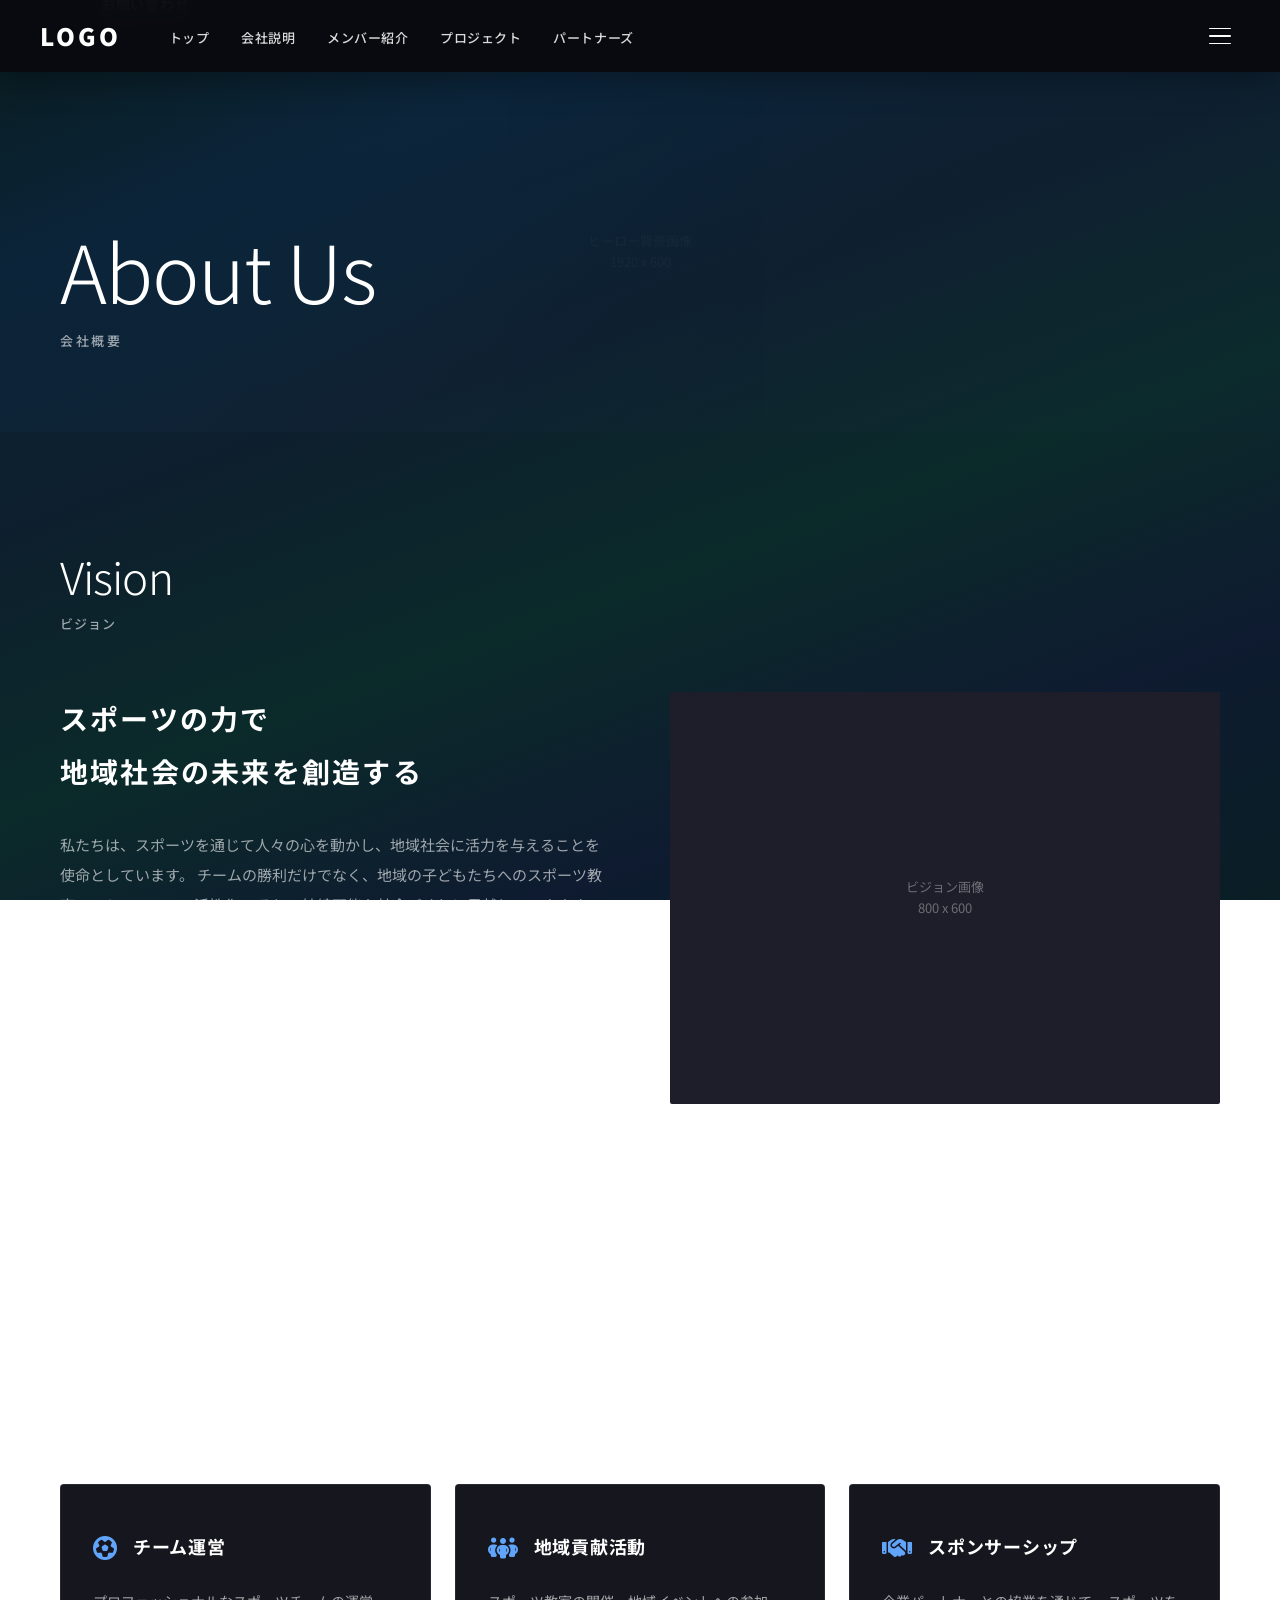
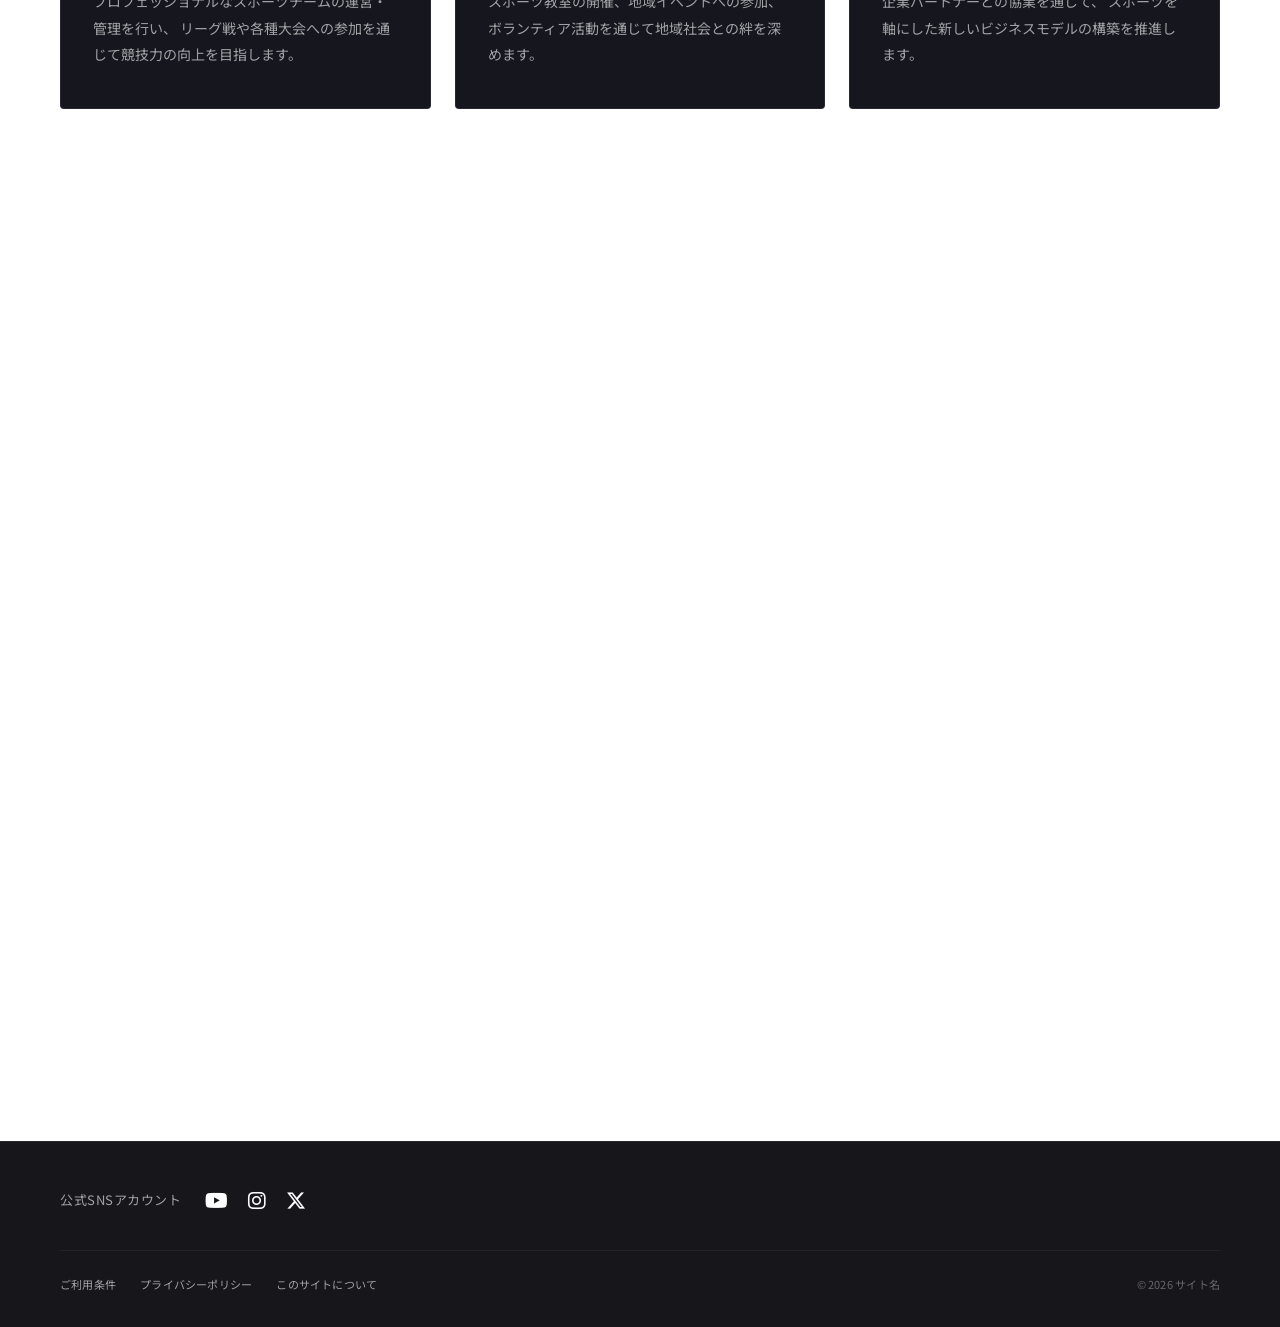
==== commit 3d9ffd5d: "下層ページ追加: 会社概要・プロジェクト・パートナーズ - company.html: ビジョン・事業内容・会社情報セクション追加 - project.html: 概要・活動・実績セクション追加 - " ====
--- a/company.html
+++ b/company.html
@@ -3,12 +3,12 @@
 <head>
     <meta charset="UTF-8">
     <meta name="viewport" content="width=device-width, initial-scale=1.0">
-    <meta name="description" content="チームの概要や事業内容、沿革についてご紹介します。">
-    <title>会社説明 | サイト名</title>
+    <meta name="description" content="会社概要 - スポーツチーム公式サイト">
+    <title>サイト名 | 会社概要</title>
     <link rel="preconnect" href="https://fonts.googleapis.com">
     <link rel="preconnect" href="https://fonts.gstatic.com" crossorigin>
-    <link href="https://fonts.googleapis.com/css2?family=Noto+Sans+JP:wght@400;500;700;900&display=swap" rel="stylesheet">
-    <link rel="stylesheet" href="css/style.css">
+    <link href="https://fonts.googleapis.com/css2?family=Noto+Sans+JP:wght@300;400;500;700;900&display=swap" rel="stylesheet">
+    <link rel="stylesheet" href="css/style-new.css">
     <link rel="stylesheet" href="https://cdnjs.cloudflare.com/ajax/libs/font-awesome/6.5.1/css/all.min.css">
 </head>
 <body>
@@ -16,28 +16,24 @@
     <header class="header">
         <div class="header__inner">
             <div class="header__logo">
-                <a href="index.html">LOGO</a>
+                <a href="index-new.html">LOGO</a>
             </div>
             <nav class="header__nav">
                 <ul class="header__nav-list">
-                    <li class="header__nav-item"><a href="index.html">トップ</a></li>
+                    <li class="header__nav-item"><a href="index-new.html">トップ</a></li>
                     <li class="header__nav-item"><a href="company.html">会社説明</a></li>
                     <li class="header__nav-item"><a href="#">メンバー紹介</a></li>
                     <li class="header__nav-item"><a href="project.html">プロジェクト</a></li>
-                    <li class="header__nav-item"><a href="#">パートナーズ</a></li>
+                    <li class="header__nav-item"><a href="partners.html">パートナーズ</a></li>
                 </ul>
             </nav>
-            <div class="header__cta">
-                <a href="index.html#contact" class="btn btn--primary">
-                    <i class="fa-regular fa-envelope"></i>
-                    お問い合わせ
-                </a>
-            </div>
-            <button class="hamburger" type="button" aria-label="メニューを開く">
-                <span></span>
-                <span></span>
-                <span></span>
-            </button>
+            <div class="header__actions">
+                <button class="hamburger" type="button" aria-label="メニューを開く">
+                    <span></span>
+                    <span></span>
+                    <span></span>
+                </button>
+            </div>
         </div>
     </header>
 
@@ -47,222 +43,178 @@
     <!-- モバイルナビゲーション -->
     <nav class="mobile-nav">
         <ul class="mobile-nav__list">
-            <li class="mobile-nav__item"><a href="index.html">トップ</a></li>
+            <li class="mobile-nav__item"><a href="index-new.html">トップ</a></li>
             <li class="mobile-nav__item"><a href="company.html">会社説明</a></li>
             <li class="mobile-nav__item"><a href="#">メンバー紹介</a></li>
             <li class="mobile-nav__item"><a href="project.html">プロジェクト</a></li>
-            <li class="mobile-nav__item"><a href="#">パートナーズ</a></li>
+            <li class="mobile-nav__item"><a href="partners.html">パートナーズ</a></li>
         </ul>
         <div class="mobile-nav__cta">
-            <a href="index.html#contact" class="btn btn--primary">
-                <i class="fa-regular fa-envelope"></i>
-                お問い合わせ
-            </a>
+            <a href="index-new.html#contact" class="mobile-nav__contact-link">お問い合わせ</a>
         </div>
     </nav>
 
-    <!-- ページヘッダー -->
-    <section class="page-header">
+    <!-- ページヒーロー -->
+    <section class="page-hero">
+        <div class="page-hero__bg">
+            <div class="page-hero__bg-image">
+                <div class="page-hero__bg-placeholder">
+                    <span>ヒーロー背景画像<br>1920 x 600</span>
+                </div>
+            </div>
+        </div>
         <div class="container">
-            <div class="page-header__content">
-                <p class="page-header__label"><span class="page-header__label-dot"></span>About Us</p>
-                <h1 class="page-header__title">会社説明</h1>
-                <p class="page-header__description">私たちについてご紹介します。</p>
-            </div>
-        </div>
-        <div class="page-header__bg"></div>
+            <p class="page-hero__en">About Us</p>
+            <h1 class="page-hero__title">会社概要</h1>
+        </div>
     </section>
 
     <!-- メインコンテンツ -->
     <main>
-        <!-- 会社概要 -->
-        <section class="company-info section section--gray">
+        <!-- ビジョンセクション -->
+        <section class="company-vision section">
+            <div class="container">
+                <div class="company-vision__header">
+                    <p class="company-vision__en">Vision</p>
+                    <h2 class="company-vision__subtitle">ビジョン</h2>
+                </div>
+                <div class="company-vision__grid">
+                    <div class="company-vision__content">
+                        <h3 class="company-vision__heading">スポーツの力で<br>地域社会の未来を創造する</h3>
+                        <p class="company-vision__text">
+                            私たちは、スポーツを通じて人々の心を動かし、地域社会に活力を与えることを使命としています。
+                            チームの勝利だけでなく、地域の子どもたちへのスポーツ教育、コミュニティの活性化、
+                            そして持続可能な社会づくりに貢献していきます。
+                        </p>
+                        <p class="company-vision__text">
+                            「挑戦」「共創」「成長」を3つの柱に据え、
+                            アスリートとファン、地域が一体となった新しいスポーツチームの形を追求してまいります。
+                        </p>
+                    </div>
+                    <div class="company-vision__image">
+                        <div class="company-vision__image-placeholder">
+                            <span>ビジョン画像<br>800 x 600</span>
+                        </div>
+                    </div>
+                </div>
+            </div>
+        </section>
+
+        <!-- 事業内容セクション -->
+        <section class="company-business section">
+            <div class="container">
+                <div class="company-business__header">
+                    <p class="company-business__en">Business</p>
+                    <h2 class="company-business__subtitle">事業内容</h2>
+                </div>
+                <div class="company-business__grid">
+                    <div class="company-card">
+                        <div class="company-card__heading">
+                            <div class="company-card__icon">
+                                <i class="fa-solid fa-futbol"></i>
+                            </div>
+                            <h3 class="company-card__title">チーム運営</h3>
+                        </div>
+                        <p class="company-card__text">
+                            プロフェッショナルなスポーツチームの運営・管理を行い、
+                            リーグ戦や各種大会への参加を通じて競技力の向上を目指します。
+                        </p>
+                    </div>
+                    <div class="company-card">
+                        <div class="company-card__heading">
+                            <div class="company-card__icon">
+                                <i class="fa-solid fa-people-group"></i>
+                            </div>
+                            <h3 class="company-card__title">地域貢献活動</h3>
+                        </div>
+                        <p class="company-card__text">
+                            スポーツ教室の開催、地域イベントへの参加、
+                            ボランティア活動を通じて地域社会との絆を深めます。
+                        </p>
+                    </div>
+                    <div class="company-card">
+                        <div class="company-card__heading">
+                            <div class="company-card__icon">
+                                <i class="fa-solid fa-handshake"></i>
+                            </div>
+                            <h3 class="company-card__title">スポンサーシップ</h3>
+                        </div>
+                        <p class="company-card__text">
+                            企業パートナーとの協業を通じて、
+                            スポーツを軸にした新しいビジネスモデルの構築を推進します。
+                        </p>
+                    </div>
+                </div>
+            </div>
+        </section>
+
+        <!-- 会社情報セクション -->
+        <section class="company-info section">
             <div class="container">
                 <div class="company-info__header">
-                    <p class="company-info__label"><span class="company-info__label-dot"></span>Company Profile</p>
-                    <h2 class="company-info__title">会社概要</h2>
-                </div>
-                <div class="company-info__table-wrapper">
-                    <table class="company-info__table">
-                        <tbody>
-                            <tr>
-                                <th>チーム名</th>
-                                <td>〇〇スポーツクラブ</td>
-                            </tr>
-                            <tr>
-                                <th>設立</th>
-                                <td>2020年4月</td>
-                            </tr>
-                            <tr>
-                                <th>代表者</th>
-                                <td>山田 太郎</td>
-                            </tr>
-                            <tr>
-                                <th>所在地</th>
-                                <td>〒000-0000<br>東京都〇〇区〇〇 0-0-0</td>
-                            </tr>
-                            <tr>
-                                <th>電話番号</th>
-                                <td>00-0000-0000</td>
-                            </tr>
-                            <tr>
-                                <th>メールアドレス</th>
-                                <td>info@example.com</td>
-                            </tr>
-                            <tr>
-                                <th>活動内容</th>
-                                <td>
-                                    ・スポーツチームの運営<br>
-                                    ・地域スポーツイベントの企画・運営<br>
-                                    ・スポーツ教室の開催<br>
-                                    ・選手の育成・マネジメント
-                                </td>
-                            </tr>
-                        </tbody>
-                    </table>
-                </div>
-            </div>
-        </section>
-
-        <!-- 事業内容 -->
-        <section class="company-business section">
-            <div class="container">
-                <div class="company-business__header">
-                    <p class="company-business__label"><span class="company-business__label-dot"></span>Business</p>
-                    <h2 class="company-business__title">事業内容</h2>
-                </div>
-                <div class="company-business__grid">
-                    <div class="company-business__card">
-                        <div class="company-business__card-icon">
-                            <i class="fa-solid fa-trophy"></i>
-                        </div>
-                        <h3 class="company-business__card-title">チーム運営</h3>
-                        <p class="company-business__card-text">
-                            プロフェッショナルなチーム運営を通じて、選手が最高のパフォーマンスを発揮できる環境を整えています。
-                        </p>
-                    </div>
-                    <div class="company-business__card">
-                        <div class="company-business__card-icon">
-                            <i class="fa-solid fa-users"></i>
-                        </div>
-                        <h3 class="company-business__card-title">地域貢献活動</h3>
-                        <p class="company-business__card-text">
-                            地域のスポーツイベントや教室を通じて、スポーツの楽しさを広め、健康的なコミュニティづくりに貢献しています。
-                        </p>
-                    </div>
-                    <div class="company-business__card">
-                        <div class="company-business__card-icon">
-                            <i class="fa-solid fa-graduation-cap"></i>
-                        </div>
-                        <h3 class="company-business__card-title">選手育成</h3>
-                        <p class="company-business__card-text">
-                            次世代を担う若い選手の発掘・育成に力を入れ、将来のスター選手を輩出することを目指しています。
-                        </p>
-                    </div>
-                </div>
-            </div>
-        </section>
-
-        <!-- アクセス -->
-        <section class="company-access section">
-            <div class="container">
-                <div class="company-access__header">
-                    <p class="company-access__label"><span class="company-access__label-dot"></span>Access</p>
-                    <h2 class="company-access__title">アクセス</h2>
-                </div>
-                <div class="company-access__inner">
-                    <div class="company-access__map">
-                        <div class="company-access__map-placeholder">
-                            <i class="fa-solid fa-map-location-dot"></i>
-                            <span>Google Map<br>埋め込みエリア</span>
-                        </div>
-                    </div>
-                    <div class="company-access__info">
-                        <h3 class="company-access__name">〇〇スポーツクラブ</h3>
-                        <p class="company-access__address">
-                            <i class="fa-solid fa-location-dot"></i>
-                            〒000-0000 東京都〇〇区〇〇 0-0-0
-                        </p>
-                        <p class="company-access__station">
-                            <i class="fa-solid fa-train"></i>
-                            〇〇駅より徒歩10分
-                        </p>
-                        <p class="company-access__parking">
-                            <i class="fa-solid fa-car"></i>
-                            駐車場：10台完備
-                        </p>
-                    </div>
-                </div>
-            </div>
-        </section>
-
-        <!-- お問い合わせCTA -->
-        <section class="cta section section--primary">
-            <div class="container">
-                <div class="cta__inner">
-                    <h2 class="cta__title">お問い合わせはこちら</h2>
-                    <p class="cta__description">ご質問・ご相談がございましたら、お気軽にお問い合わせください。</p>
-                    <a href="index.html#contact" class="cta__btn">
-                        お問い合わせ <i class="fa-solid fa-arrow-right"></i>
-                    </a>
-                </div>
+                    <p class="company-info__en">Company</p>
+                    <h2 class="company-info__subtitle">会社情報</h2>
+                </div>
+                <table class="company-table">
+                    <tbody>
+                        <tr>
+                            <th>会社名</th>
+                            <td>株式会社〇〇スポーツ</td>
+                        </tr>
+                        <tr>
+                            <th>設立</th>
+                            <td>2024年〇月〇日</td>
+                        </tr>
+                        <tr>
+                            <th>代表者</th>
+                            <td>代表取締役 〇〇 〇〇</td>
+                        </tr>
+                        <tr>
+                            <th>所在地</th>
+                            <td>〒000-0000 〇〇県〇〇市〇〇町0-0-0</td>
+                        </tr>
+                        <tr>
+                            <th>事業内容</th>
+                            <td>スポーツチームの運営・管理、スポーツイベントの企画・運営、地域貢献活動</td>
+                        </tr>
+                        <tr>
+                            <th>電話番号</th>
+                            <td>000-0000-0000</td>
+                        </tr>
+                        <tr>
+                            <th>メール</th>
+                            <td>info@example.com</td>
+                        </tr>
+                    </tbody>
+                </table>
             </div>
         </section>
     </main>
 
     <!-- フッター -->
     <footer class="footer">
-        <div class="footer__main">
-            <div class="container">
-                <div class="footer__inner">
-                    <div class="footer__logo-area">
-                        <div class="footer__logo">
-                            <a href="index.html">LOGO</a>
-                        </div>
-                        <div class="footer__info">
-                            <p class="footer__address">〒000-0000<br>東京都〇〇区〇〇 0-0-0</p>
-                            <p class="footer__tel"><i class="fa-solid fa-phone"></i> 00-0000-0000</p>
-                        </div>
-                        <div class="footer__sns">
-                            <a href="#" class="footer__sns-link" aria-label="X(Twitter)"><i class="fa-brands fa-x-twitter"></i></a>
-                            <a href="#" class="footer__sns-link" aria-label="Instagram"><i class="fa-brands fa-instagram"></i></a>
-                            <a href="#" class="footer__sns-link" aria-label="Facebook"><i class="fa-brands fa-facebook-f"></i></a>
-                            <a href="#" class="footer__sns-link" aria-label="LINE"><i class="fa-brands fa-line"></i></a>
-                        </div>
-                    </div>
-                    <div class="footer__nav">
-                        <div class="footer__nav-column">
-                            <h4 class="footer__nav-title">メニュー</h4>
-                            <ul class="footer__nav-list">
-                                <li><a href="index.html">トップ</a></li>
-                                <li><a href="company.html">会社説明</a></li>
-                                <li><a href="#">メンバー紹介</a></li>
-                            </ul>
-                        </div>
-                        <div class="footer__nav-column">
-                            <h4 class="footer__nav-title">コンテンツ</h4>
-                            <ul class="footer__nav-list">
-                                <li><a href="project.html">プロジェクト</a></li>
-                                <li><a href="#">パートナーズ</a></li>
-                            </ul>
-                        </div>
-                        <div class="footer__nav-column">
-                            <h4 class="footer__nav-title">お問い合わせ</h4>
-                            <ul class="footer__nav-list">
-                                <li><a href="index.html#contact">お問い合わせフォーム</a></li>
-                            </ul>
-                        </div>
-                    </div>
-                </div>
-            </div>
-        </div>
         <div class="footer__bottom">
             <div class="container">
-                <p class="footer__copyright">&copy; 2026 サイト名｜<a href="#">プライバシーポリシー</a></p>
+                <div class="footer__bottom-sns">
+                    <span class="footer__bottom-sns-label">公式SNSアカウント</span>
+                    <div class="footer__bottom-sns-links">
+                        <a href="#" aria-label="YouTube"><i class="fa-brands fa-youtube"></i></a>
+                        <a href="#" aria-label="Instagram"><i class="fa-brands fa-instagram"></i></a>
+                        <a href="#" aria-label="X(Twitter)"><i class="fa-brands fa-x-twitter"></i></a>
+                    </div>
+                </div>
+                <div class="footer__bottom-bar">
+                    <div class="footer__bottom-links">
+                        <a href="#">ご利用条件</a>
+                        <a href="#">プライバシーポリシー</a>
+                        <a href="#">このサイトについて</a>
+                    </div>
+                    <p class="footer__copyright">&copy; 2026 サイト名</p>
+                </div>
             </div>
         </div>
     </footer>
 
-    <script src="js/main.js"></script>
+    <script src="js/main-new.js"></script>
 </body>
 </html>
--- a/css/style-new.css
+++ b/css/style-new.css
@@ -0,0 +1,2102 @@
+/* =============================================
+   SONY風デザイン - style-new.css
+   reiga0919様 スポーツチーム公式サイト
+   ============================================= */
+
+/* --- Reset & Base --- */
+*,
+*::before,
+*::after {
+    margin: 0;
+    padding: 0;
+    box-sizing: border-box;
+}
+
+:root {
+    /* Light header/MV area */
+    --color-white: #ffffff;
+    --color-bg-light: #ffffff;
+    --color-text-dark: #1a1a1a;
+    --color-text-gray: #666666;
+    --color-text-light-gray: #999999;
+    --color-border-light: #e5e5e5;
+
+    /* Dark content sections */
+    --color-bg: #0a0a0f;
+    --color-bg-secondary: #111118;
+    --color-bg-card: #16161f;
+    --color-bg-card-hover: #1c1c28;
+    --color-surface: #1e1e2a;
+    --color-border: rgba(255, 255, 255, 0.08);
+    --color-border-hover: rgba(255, 255, 255, 0.15);
+    --color-text: #ffffff;
+    --color-text-secondary: rgba(255, 255, 255, 0.6);
+    --color-text-muted: rgba(255, 255, 255, 0.35);
+    --color-accent: #3b82f6;
+    --color-accent-light: #60a5fa;
+    --color-accent-dark: #2563eb;
+    --color-accent-glow: rgba(59, 130, 246, 0.15);
+
+    /* Footer gradient */
+    --color-footer-start: #0a1628;
+    --color-footer-end: #1a0a2e;
+
+    --font-family: 'Noto Sans JP', -apple-system, BlinkMacSystemFont, sans-serif;
+    --header-height: 72px;
+    --container-width: 1440px;
+    --transition-fast: 0.2s cubic-bezier(0.4, 0, 0.2, 1);
+    --transition-base: 0.3s cubic-bezier(0.4, 0, 0.2, 1);
+    --transition-slow: 0.6s cubic-bezier(0.4, 0, 0.2, 1);
+}
+
+html {
+    font-size: 16px;
+    scroll-behavior: smooth;
+    -webkit-font-smoothing: antialiased;
+    -moz-osx-font-smoothing: grayscale;
+}
+
+body {
+    font-family: var(--font-family);
+    background: linear-gradient(
+        160deg,
+        #081a1a 0%,
+        #0a2235 20%,
+        #0d1f2d 40%,
+        #0b2a2a 60%,
+        #0e1b30 80%,
+        #0a1e25 100%
+    );
+    background-attachment: fixed;
+    color: var(--color-text);
+    line-height: 1.8;
+    overflow-x: hidden;
+}
+
+a {
+    color: inherit;
+    text-decoration: none;
+    transition: color var(--transition-fast);
+}
+
+img {
+    max-width: 100%;
+    height: auto;
+    display: block;
+}
+
+ul, ol {
+    list-style: none;
+}
+
+button {
+    border: none;
+    background: none;
+    cursor: pointer;
+    font-family: inherit;
+    color: inherit;
+}
+
+input, select, textarea {
+    font-family: inherit;
+    font-size: inherit;
+}
+
+.container {
+    max-width: var(--container-width);
+    margin: 0 auto;
+    padding: 0 60px;
+}
+
+.section {
+    padding: 120px 0;
+}
+
+/* --- Utility --- */
+.sp-only {
+    display: none;
+}
+
+@media (max-width: 768px) {
+    .sp-only {
+        display: inline;
+    }
+}
+
+/* --- Scroll Animation --- */
+.js-fade-in {
+    opacity: 0;
+    transform: translateY(30px);
+    transition: opacity 0.8s cubic-bezier(0.4, 0, 0.2, 1),
+                transform 0.8s cubic-bezier(0.4, 0, 0.2, 1);
+}
+
+.js-fade-in.is-visible {
+    opacity: 1;
+    transform: translateY(0);
+}
+
+/* =============================================
+   Header（黒ベース）
+   ============================================= */
+.header {
+    position: fixed;
+    top: 0;
+    left: 0;
+    width: 100%;
+    height: var(--header-height);
+    z-index: 1100;
+    background: rgba(10, 10, 15, 0.95);
+    backdrop-filter: blur(12px);
+    -webkit-backdrop-filter: blur(12px);
+    transition: box-shadow var(--transition-base);
+}
+
+.header.is-scrolled {
+    box-shadow: 0 1px 0 rgba(255, 255, 255, 0.08);
+}
+
+.header__inner {
+    max-width: 100%;
+    margin: 0 auto;
+    padding: 0 40px;
+    height: 100%;
+    display: flex;
+    align-items: center;
+    justify-content: space-between;
+}
+
+.header__logo a {
+    font-size: 1.5rem;
+    font-weight: 900;
+    letter-spacing: 0.12em;
+    color: var(--color-white);
+}
+
+.header__nav {
+    display: flex;
+    align-items: center;
+    margin-left: 48px;
+}
+
+.header__nav-list {
+    display: flex;
+    gap: 32px;
+}
+
+.header__nav-item a {
+    font-size: 0.8125rem;
+    font-weight: 500;
+    letter-spacing: 0.04em;
+    color: rgba(255, 255, 255, 0.85);
+    position: relative;
+    padding: 4px 0;
+    transition: color var(--transition-fast);
+}
+
+.header__nav-item a:hover {
+    color: var(--color-white);
+}
+
+.header__actions {
+    display: flex;
+    align-items: center;
+    gap: 24px;
+    margin-left: auto;
+}
+
+/* Hamburger（SONY風 3本線・デスクトップでも表示） */
+.hamburger {
+    display: flex;
+    flex-direction: column;
+    justify-content: center;
+    align-items: center;
+    width: 40px;
+    height: 40px;
+    gap: 6px;
+    position: relative;
+    z-index: 1100;
+}
+
+.hamburger span {
+    display: block;
+    width: 22px;
+    height: 1.5px;
+    background: var(--color-white);
+    transition: all var(--transition-base);
+    border-radius: 1px;
+}
+
+.hamburger.is-active span:first-child {
+    transform: translateY(7.5px) rotate(45deg);
+}
+
+.hamburger.is-active span:nth-child(2) {
+    opacity: 0;
+}
+
+.hamburger.is-active span:last-child {
+    transform: translateY(-7.5px) rotate(-45deg);
+}
+
+/* =============================================
+   Mobile Navigation（上からスライドダウン）
+   ============================================= */
+.mobile-nav-overlay {
+    position: fixed;
+    top: 0;
+    left: 0;
+    width: 100%;
+    height: 100%;
+    background: rgba(0, 0, 0, 0.5);
+    z-index: 1050;
+    opacity: 0;
+    visibility: hidden;
+    transition: opacity 0.4s ease, visibility 0.4s;
+}
+
+.mobile-nav-overlay.is-active {
+    opacity: 1;
+    visibility: visible;
+}
+
+.mobile-nav {
+    position: fixed;
+    top: var(--header-height);
+    left: 0;
+    width: 100%;
+    background: rgba(15, 15, 25, 0.3);
+    backdrop-filter: blur(20px);
+    -webkit-backdrop-filter: blur(20px);
+    z-index: 1060;
+    transform: translateY(-100%);
+    transition: transform 0.5s cubic-bezier(0.4, 0, 0.2, 1);
+    overflow-y: auto;
+    box-shadow: 0 8px 32px rgba(0, 0, 0, 0.3);
+}
+
+.mobile-nav.is-active {
+    transform: translateY(0);
+}
+
+.mobile-nav__list {
+    width: 100%;
+    max-width: 600px;
+    padding: 32px 60px;
+}
+
+.mobile-nav__item {
+    border-bottom: 1px solid rgba(255, 255, 255, 0.08);
+}
+
+.mobile-nav__item a {
+    display: block;
+    padding: 18px 0;
+    font-size: 0.9375rem;
+    font-weight: 400;
+    letter-spacing: 0.04em;
+    color: var(--color-text);
+    transition: color var(--transition-fast);
+}
+
+.mobile-nav__item a:hover {
+    color: var(--color-text-secondary);
+}
+
+.mobile-nav__cta {
+    padding: 0 60px 40px;
+}
+
+.mobile-nav__contact-link {
+    display: inline-block;
+    text-align: center;
+    padding: 14px 40px;
+    border: 1px solid rgba(255, 255, 255, 0.3);
+    color: var(--color-text);
+    font-size: 0.875rem;
+    font-weight: 500;
+    letter-spacing: 0.05em;
+    transition: all var(--transition-fast);
+}
+
+.mobile-nav__contact-link:hover {
+    background: rgba(255, 255, 255, 0.1);
+    color: var(--color-white);
+}
+
+/* =============================================
+   Main Visual（スクロール駆動アニメーション）
+   ============================================= */
+.mv {
+    position: relative;
+    width: 100%;
+    height: 300vh;
+    background: transparent;
+}
+
+.mv__sticky {
+    position: sticky;
+    top: 0;
+    width: 100%;
+    height: 100vh;
+    overflow: hidden;
+}
+
+.mv__image-area {
+    position: absolute;
+    top: calc(var(--header-height) + 5vh);
+    left: 10%;
+    right: 10%;
+    bottom: calc(80px + 5vh);
+    overflow: hidden;
+}
+
+.mv__slides {
+    position: relative;
+    width: 100%;
+    height: 100%;
+}
+
+.mv__slide {
+    position: absolute;
+    top: 0;
+    left: 0;
+    width: 100%;
+    height: 100%;
+    will-change: transform, opacity;
+}
+
+.mv__slide-image {
+    width: 100%;
+    height: 100%;
+    overflow: hidden;
+    will-change: transform, opacity;
+}
+
+/* Placeholder Images */
+.mv__image-placeholder {
+    width: 100%;
+    height: 100%;
+    background: #888888;
+    display: flex;
+    align-items: center;
+    justify-content: center;
+    color: rgba(255, 255, 255, 0.5);
+    font-size: 0.875rem;
+    text-align: center;
+    line-height: 1.6;
+}
+
+.mv__image-placeholder--02 {
+    background: #666666;
+}
+
+.mv__image-placeholder--03 {
+    background: #444444;
+}
+
+.mv__image-placeholder--04 {
+    background: #2a2a2a;
+}
+
+/* Caption（画像下） */
+.mv__caption {
+    position: absolute;
+    bottom: 0;
+    left: 0;
+    width: 100%;
+    height: 80px;
+    display: flex;
+    align-items: center;
+    justify-content: center;
+    background: transparent;
+}
+
+.mv__caption-text {
+    font-size: 0.8125rem;
+    font-weight: 400;
+    letter-spacing: 0.08em;
+    color: rgba(255, 255, 255, 0.7);
+}
+
+/* Controls（右上） */
+.mv__controls {
+    position: absolute;
+    top: calc(var(--header-height) + 16px);
+    right: 32px;
+    display: flex;
+    align-items: center;
+    gap: 12px;
+    z-index: 10;
+}
+
+.mv__motion-label {
+    font-size: 0.6875rem;
+    font-weight: 400;
+    letter-spacing: 0.05em;
+    color: rgba(255, 255, 255, 0.5);
+}
+
+.mv__pause-btn {
+    display: flex;
+    align-items: center;
+    justify-content: center;
+    width: 32px;
+    height: 32px;
+    border: 1px solid rgba(255, 255, 255, 0.25);
+    border-radius: 50%;
+    color: rgba(255, 255, 255, 0.6);
+    font-size: 0.625rem;
+    transition: all var(--transition-fast);
+}
+
+.mv__pause-btn:hover {
+    border-color: rgba(255, 255, 255, 0.5);
+    color: var(--color-white);
+}
+
+/* Progress Bar（右端・縦） */
+.mv__progress {
+    position: absolute;
+    right: 32px;
+    top: 50%;
+    transform: translateY(-50%);
+    display: flex;
+    flex-direction: column;
+    gap: 6px;
+    z-index: 10;
+}
+
+.mv__progress-bar {
+    width: 2px;
+    height: 40px;
+    background: rgba(255, 255, 255, 0.15);
+    position: relative;
+    overflow: hidden;
+    border-radius: 1px;
+}
+
+.mv__progress-fill {
+    position: absolute;
+    top: 0;
+    left: 0;
+    width: 100%;
+    height: 0%;
+    background: var(--color-white);
+    border-radius: 1px;
+}
+
+.mv__progress-bar.is-active .mv__progress-fill {
+    height: 100%;
+}
+
+.mv__progress-bar.is-past .mv__progress-fill {
+    height: 100%;
+}
+
+/* =============================================
+   Mission Section（SONY風）
+   ============================================= */
+.mission {
+    position: relative;
+    overflow: hidden;
+    padding: 160px 0 180px;
+    min-height: 85vh;
+}
+
+.mission > .container {
+    position: relative;
+    z-index: 1;
+    max-width: 1680px;
+}
+
+/* 背景画像（透過で配置） */
+.mission__bg {
+    position: absolute;
+    top: 0;
+    left: 0;
+    width: 100%;
+    height: 100%;
+    z-index: 0;
+    pointer-events: none;
+}
+
+.mission__bg-image {
+    position: absolute;
+    top: 50%;
+    right: -5%;
+    transform: translateY(-50%);
+    width: 65%;
+    height: 85%;
+    opacity: 0.35;
+}
+
+.mission__bg-image img {
+    width: 100%;
+    height: 100%;
+    object-fit: cover;
+}
+
+/* プレースホルダー（画像未設定時） */
+.mission__bg-placeholder {
+    width: 100%;
+    height: 100%;
+    background: linear-gradient(
+        135deg,
+        rgba(59, 130, 246, 0.08) 0%,
+        rgba(59, 130, 246, 0.15) 30%,
+        rgba(100, 80, 200, 0.12) 60%,
+        rgba(59, 130, 246, 0.06) 100%
+    );
+    display: flex;
+    align-items: center;
+    justify-content: center;
+    color: rgba(255, 255, 255, 0.15);
+    font-size: 0.8125rem;
+    text-align: center;
+    line-height: 1.6;
+}
+
+/* コンテンツ */
+.mission__content {
+    position: relative;
+    z-index: 1;
+    max-width: 640px;
+}
+
+.mission__en {
+    font-size: clamp(3rem, 7vw, 5rem);
+    font-weight: 300;
+    letter-spacing: -0.02em;
+    line-height: 1.1;
+    color: var(--color-text);
+    margin-bottom: 16px;
+}
+
+.mission__label {
+    font-size: 0.75rem;
+    font-weight: 500;
+    letter-spacing: 0.2em;
+    color: var(--color-text-secondary);
+    margin-bottom: 48px;
+}
+
+.mission__title {
+    font-size: clamp(1.5rem, 3.5vw, 2.25rem);
+    font-weight: 700;
+    letter-spacing: 0.12em;
+    line-height: 2;
+    color: var(--color-text);
+    margin-bottom: 56px;
+}
+
+.mission__link {
+    display: inline-flex;
+    align-items: center;
+    gap: 20px;
+    color: var(--color-text-secondary);
+    transition: color var(--transition-fast);
+}
+
+.mission__link:hover {
+    color: var(--color-text);
+}
+
+.mission__link-text {
+    font-size: 0.875rem;
+    font-weight: 400;
+    letter-spacing: 0.06em;
+}
+
+.mission__link-icon {
+    display: flex;
+    align-items: center;
+    justify-content: center;
+    width: 48px;
+    height: 48px;
+    border: 1px solid rgba(255, 255, 255, 0.2);
+    border-radius: 50%;
+    font-size: 0.75rem;
+    transition: all var(--transition-base);
+}
+
+.mission__link:hover .mission__link-icon {
+    border-color: rgba(255, 255, 255, 0.5);
+    background: rgba(255, 255, 255, 0.05);
+    transform: translateX(4px);
+}
+
+/* =============================================
+   Members Section（SONY風スライダー）
+   ============================================= */
+.members {
+    background: transparent;
+    position: relative;
+}
+
+.members__container {
+    max-width: 1440px;
+    margin: 0 auto;
+    padding: 0 60px;
+    display: grid;
+    grid-template-columns: 240px 1fr;
+    gap: 48px;
+    align-items: start;
+}
+
+/* 左カラム：タイトル + ナビ */
+.members__header {
+    padding-top: 8px;
+}
+
+.members__en {
+    font-size: clamp(2rem, 4vw, 2.75rem);
+    font-weight: 300;
+    letter-spacing: -0.02em;
+    line-height: 1.1;
+    color: var(--color-text);
+    margin-bottom: 12px;
+}
+
+.members__title {
+    font-size: 0.8125rem;
+    font-weight: 500;
+    letter-spacing: 0.08em;
+    color: var(--color-text-secondary);
+    margin-bottom: 48px;
+}
+
+.members__nav {
+    display: flex;
+    gap: 12px;
+}
+
+.members__nav-btn {
+    display: flex;
+    align-items: center;
+    justify-content: center;
+    width: 52px;
+    height: 52px;
+    border: 1px solid rgba(255, 255, 255, 0.2);
+    border-radius: 50%;
+    color: var(--color-text-secondary);
+    font-size: 0.8125rem;
+    transition: all var(--transition-base);
+}
+
+.members__nav-btn:hover {
+    border-color: rgba(255, 255, 255, 0.5);
+    color: var(--color-text);
+    background: rgba(255, 255, 255, 0.05);
+}
+
+/* 右カラム：スライダー */
+.members__slider {
+    position: relative;
+    overflow: hidden;
+}
+
+.members__slider-track {
+    display: flex;
+    transition: transform 0.6s cubic-bezier(0.4, 0, 0.2, 1);
+}
+
+.members__slide {
+    flex: 0 0 calc(100% / 3);
+    padding-right: 24px;
+    box-sizing: border-box;
+}
+
+.members__slide-link {
+    display: block;
+}
+
+.members__slide-image {
+    width: 100%;
+    aspect-ratio: 3 / 4;
+    overflow: hidden;
+    border-radius: 2px;
+}
+
+.members__slide-placeholder {
+    width: 100%;
+    height: 100%;
+    background: var(--color-surface);
+    display: flex;
+    flex-direction: column;
+    align-items: center;
+    justify-content: center;
+    gap: 12px;
+    color: var(--color-text-muted);
+    font-size: 0.75rem;
+    line-height: 1.6;
+}
+
+.members__slide-info {
+    padding: 28px 0 0;
+}
+
+.members__slide-name {
+    font-size: 1.125rem;
+    font-weight: 700;
+    letter-spacing: 0.04em;
+    color: var(--color-text);
+    margin-bottom: 8px;
+}
+
+.members__slide-desc {
+    font-size: 0.8125rem;
+    font-weight: 400;
+    line-height: 1.7;
+    color: var(--color-text-secondary);
+}
+
+/* プログレスバー */
+.members__progress {
+    position: relative;
+    width: 200px;
+    height: 2px;
+    background: rgba(255, 255, 255, 0.1);
+    margin-top: 32px;
+    border-radius: 1px;
+    display: inline-block;
+    vertical-align: middle;
+}
+
+.members__progress-fill {
+    position: absolute;
+    top: 0;
+    left: 0;
+    height: 100%;
+    background: var(--color-text);
+    border-radius: 1px;
+    transition: width 0.6s cubic-bezier(0.4, 0, 0.2, 1);
+}
+
+.members__progress-counter {
+    font-size: 0.75rem;
+    font-weight: 400;
+    letter-spacing: 0.04em;
+    color: var(--color-text-secondary);
+    margin-left: 16px;
+    vertical-align: middle;
+}
+
+.placeholder-icon {
+    opacity: 0.3;
+}
+
+/* =============================================
+   News Section（SONY風）
+   ============================================= */
+.news {
+    background: transparent;
+    position: relative;
+}
+
+.news__title {
+    font-size: clamp(1.75rem, 4vw, 2.5rem);
+    font-weight: 300;
+    letter-spacing: 0.02em;
+    color: var(--color-text);
+    margin-bottom: 12px;
+}
+
+.news__subtitle {
+    font-size: 0.8125rem;
+    font-weight: 500;
+    letter-spacing: 0.08em;
+    color: var(--color-text-secondary);
+    margin-bottom: 48px;
+}
+
+.news__content {
+    display: block;
+}
+
+.news__list {
+    border-top: 1px solid rgba(255, 255, 255, 0.12);
+}
+
+.news__item {
+    display: flex;
+    align-items: center;
+    gap: 24px;
+    padding: 28px 0;
+    border-bottom: 1px solid rgba(255, 255, 255, 0.08);
+    transition: opacity var(--transition-fast);
+    color: inherit;
+}
+
+.news__item:hover {
+    opacity: 0.7;
+}
+
+.news__item-body {
+    flex: 1;
+    min-width: 0;
+}
+
+.news__item-meta {
+    display: flex;
+    align-items: center;
+    gap: 16px;
+    margin-bottom: 10px;
+}
+
+.news__item-date {
+    font-size: 0.75rem;
+    font-weight: 400;
+    letter-spacing: 0.02em;
+    color: var(--color-accent-light);
+}
+
+.news__item-tag {
+    font-size: 0.6875rem;
+    font-weight: 400;
+    letter-spacing: 0.02em;
+    color: var(--color-text-secondary);
+}
+
+.news__item-title {
+    font-size: 1.0625rem;
+    font-weight: 500;
+    line-height: 1.7;
+    color: var(--color-text);
+    margin-bottom: 6px;
+}
+
+.news__item-desc {
+    font-size: 0.8125rem;
+    font-weight: 400;
+    line-height: 1.6;
+    color: var(--color-text-secondary);
+}
+
+/* =============================================
+   Contact Section
+   ============================================= */
+.contact {
+    background: transparent;
+    position: relative;
+}
+
+.contact__inner,
+.contact__form-wrapper {
+    max-width: var(--container-width);
+    margin: 0 auto;
+}
+
+.contact__header {
+    margin-bottom: 56px;
+}
+
+.contact__en {
+    font-size: clamp(2rem, 4vw, 2.75rem);
+    font-weight: 300;
+    letter-spacing: -0.02em;
+    line-height: 1.1;
+    color: var(--color-text);
+    margin-bottom: 12px;
+}
+
+.contact__title {
+    font-size: 0.8125rem;
+    font-weight: 500;
+    letter-spacing: 0.08em;
+    color: var(--color-text-secondary);
+}
+
+.contact__form {
+    display: flex;
+    flex-direction: column;
+    gap: 28px;
+}
+
+.contact__form-row {
+    display: grid;
+    grid-template-columns: 1fr 1fr;
+    gap: 20px;
+}
+
+.contact__form-label {
+    display: flex;
+    align-items: center;
+    gap: 8px;
+    font-size: 0.8125rem;
+    font-weight: 500;
+    letter-spacing: 0.04em;
+    margin-bottom: 10px;
+    color: var(--color-text-secondary);
+}
+
+.contact__required {
+    font-size: 0.625rem;
+    font-weight: 500;
+    letter-spacing: 0.05em;
+    padding: 2px 8px;
+    background: rgba(239, 68, 68, 0.15);
+    color: #f87171;
+    border-radius: 2px;
+}
+
+.contact__form-input,
+.contact__form-select,
+.contact__form-textarea {
+    width: 100%;
+    padding: 14px 16px;
+    background: var(--color-bg-card);
+    border: 1px solid var(--color-border);
+    border-radius: 4px;
+    color: var(--color-text);
+    font-size: 0.875rem;
+    line-height: 1.6;
+    transition: border-color var(--transition-fast);
+    outline: none;
+}
+
+.contact__form-input::placeholder,
+.contact__form-textarea::placeholder {
+    color: var(--color-text-muted);
+}
+
+.contact__form-input:focus,
+.contact__form-select:focus,
+.contact__form-textarea:focus {
+    border-color: var(--color-accent);
+    box-shadow: 0 0 0 3px var(--color-accent-glow);
+}
+
+.contact__form-select {
+    appearance: none;
+    background-image: url("data:image/svg+xml,%3Csvg width='12' height='8' viewBox='0 0 12 8' fill='none' xmlns='http://www.w3.org/2000/svg'%3E%3Cpath d='M1 1.5L6 6.5L11 1.5' stroke='%2360a5fa' stroke-width='1.5' stroke-linecap='round' stroke-linejoin='round'/%3E%3C/svg%3E");
+    background-repeat: no-repeat;
+    background-position: right 16px center;
+    padding-right: 40px;
+}
+
+.contact__form-select option {
+    background: var(--color-bg-card);
+    color: var(--color-text);
+}
+
+.contact__form-textarea {
+    resize: vertical;
+    min-height: 160px;
+}
+
+.contact__form-group--checkbox {
+    padding-top: 4px;
+}
+
+.contact__checkbox-label {
+    display: flex;
+    align-items: center;
+    gap: 10px;
+    cursor: pointer;
+    font-size: 0.8125rem;
+}
+
+.contact__form-checkbox {
+    appearance: none;
+    width: 18px;
+    height: 18px;
+    border: 1px solid var(--color-border-hover);
+    border-radius: 3px;
+    background: var(--color-bg-card);
+    cursor: pointer;
+    position: relative;
+    flex-shrink: 0;
+    transition: all var(--transition-fast);
+}
+
+.contact__form-checkbox:checked {
+    background: var(--color-accent);
+    border-color: var(--color-accent);
+}
+
+.contact__form-checkbox:checked::after {
+    content: '';
+    position: absolute;
+    top: 2px;
+    left: 5px;
+    width: 5px;
+    height: 9px;
+    border: solid #fff;
+    border-width: 0 2px 2px 0;
+    transform: rotate(45deg);
+}
+
+.contact__checkbox-text {
+    color: var(--color-text-secondary);
+}
+
+.contact__checkbox-text a {
+    color: var(--color-accent-light);
+    text-decoration: underline;
+    text-underline-offset: 3px;
+}
+
+.contact__checkbox-text a:hover {
+    color: var(--color-accent);
+}
+
+.contact__form-submit {
+    text-align: center;
+    padding-top: 12px;
+}
+
+.contact__submit-btn {
+    display: inline-flex;
+    align-items: center;
+    gap: 10px;
+    font-size: 0.875rem;
+    font-weight: 500;
+    letter-spacing: 0.08em;
+    padding: 16px 56px;
+    background: rgba(255, 255, 255, 0.1);
+    color: var(--color-text);
+    border: 1px solid rgba(255, 255, 255, 0.25);
+    border-radius: 2px;
+    cursor: pointer;
+    transition: all var(--transition-fast);
+}
+
+.contact__submit-btn:hover {
+    background: rgba(255, 255, 255, 0.18);
+    border-color: rgba(255, 255, 255, 0.4);
+}
+
+/* =============================================
+   Footer（黒ベース）
+   ============================================= */
+.footer {
+    background: rgba(10, 10, 15, 0.95);
+    backdrop-filter: blur(12px);
+    -webkit-backdrop-filter: blur(12px);
+}
+
+/* Bottom Bar */
+.footer__bottom {
+    padding: 40px 0 32px;
+    border-top: 1px solid rgba(255, 255, 255, 0.08);
+}
+
+.footer__bottom-sns {
+    display: flex;
+    align-items: center;
+    gap: 24px;
+    margin-bottom: 32px;
+}
+
+.footer__bottom-sns-label {
+    font-size: 0.8125rem;
+    font-weight: 400;
+    letter-spacing: 0.04em;
+    color: var(--color-text-secondary);
+}
+
+.footer__bottom-sns-links {
+    display: flex;
+    gap: 20px;
+}
+
+.footer__bottom-sns-links a {
+    font-size: 1.25rem;
+    color: var(--color-text);
+    transition: opacity var(--transition-fast);
+}
+
+.footer__bottom-sns-links a:hover {
+    opacity: 0.6;
+}
+
+.footer__bottom-bar {
+    display: flex;
+    align-items: center;
+    justify-content: space-between;
+    padding-top: 24px;
+    border-top: 1px solid rgba(255, 255, 255, 0.06);
+}
+
+.footer__bottom-links {
+    display: flex;
+    gap: 24px;
+}
+
+.footer__bottom-links a {
+    font-size: 0.6875rem;
+    font-weight: 400;
+    letter-spacing: 0.02em;
+    color: var(--color-text-secondary);
+    transition: color var(--transition-fast);
+}
+
+.footer__bottom-links a:hover {
+    color: var(--color-text);
+}
+
+.footer__copyright {
+    font-size: 0.6875rem;
+    font-weight: 400;
+    letter-spacing: 0.02em;
+    color: var(--color-text-muted);
+}
+
+/* =============================================
+   Page Hero（下層ページ共通）
+   ============================================= */
+.page-hero {
+    margin-top: var(--header-height);
+    padding: 80px 0;
+    position: relative;
+    overflow: hidden;
+    min-height: 40vh;
+    display: flex;
+    align-items: flex-end;
+}
+
+.page-hero__bg {
+    position: absolute;
+    top: 0;
+    left: 0;
+    width: 100%;
+    height: 100%;
+    z-index: 0;
+    pointer-events: none;
+}
+
+.page-hero__bg-image {
+    position: absolute;
+    top: 0;
+    left: 0;
+    width: 100%;
+    height: 100%;
+    opacity: 0.25;
+}
+
+.page-hero__bg-placeholder {
+    width: 100%;
+    height: 100%;
+    background: linear-gradient(
+        135deg,
+        rgba(59, 130, 246, 0.06) 0%,
+        rgba(59, 130, 246, 0.12) 30%,
+        rgba(100, 80, 200, 0.08) 60%,
+        rgba(59, 130, 246, 0.04) 100%
+    );
+    display: flex;
+    align-items: center;
+    justify-content: center;
+    color: rgba(255, 255, 255, 0.12);
+    font-size: 0.8125rem;
+    text-align: center;
+    line-height: 1.6;
+}
+
+.page-hero .container {
+    position: relative;
+    z-index: 1;
+    width: 100%;
+    text-align: left;
+}
+
+.page-hero__en {
+    font-size: clamp(3rem, 7vw, 5rem);
+    font-weight: 300;
+    letter-spacing: -0.02em;
+    line-height: 1.1;
+    color: var(--color-text);
+    margin-bottom: 16px;
+}
+
+.page-hero__title {
+    font-size: 0.8125rem;
+    font-weight: 500;
+    letter-spacing: 0.2em;
+    color: var(--color-text-secondary);
+}
+
+/* =============================================
+   Company Vision Section
+   ============================================= */
+.company-vision__header {
+    margin-bottom: 56px;
+}
+
+.company-vision__en {
+    font-size: clamp(2rem, 4vw, 2.75rem);
+    font-weight: 300;
+    letter-spacing: -0.02em;
+    line-height: 1.1;
+    color: var(--color-text);
+    margin-bottom: 12px;
+}
+
+.company-vision__subtitle {
+    font-size: 0.8125rem;
+    font-weight: 500;
+    letter-spacing: 0.08em;
+    color: var(--color-text-secondary);
+}
+
+.company-vision__grid {
+    display: grid;
+    grid-template-columns: 1fr 1fr;
+    gap: 60px;
+    align-items: start;
+}
+
+.company-vision__heading {
+    font-size: clamp(1.25rem, 2.5vw, 1.75rem);
+    font-weight: 700;
+    letter-spacing: 0.08em;
+    line-height: 1.9;
+    color: var(--color-text);
+    margin-bottom: 32px;
+}
+
+.company-vision__text {
+    font-size: 0.9375rem;
+    font-weight: 400;
+    line-height: 2;
+    color: var(--color-text-secondary);
+    margin-bottom: 20px;
+}
+
+.company-vision__text:last-child {
+    margin-bottom: 0;
+}
+
+.company-vision__image-placeholder {
+    width: 100%;
+    aspect-ratio: 4 / 3;
+    background: var(--color-surface);
+    display: flex;
+    align-items: center;
+    justify-content: center;
+    color: var(--color-text-muted);
+    font-size: 0.8125rem;
+    text-align: center;
+    line-height: 1.6;
+    border-radius: 2px;
+}
+
+/* =============================================
+   Company Business Section
+   ============================================= */
+.company-business__header {
+    margin-bottom: 56px;
+}
+
+.company-business__en {
+    font-size: clamp(2rem, 4vw, 2.75rem);
+    font-weight: 300;
+    letter-spacing: -0.02em;
+    line-height: 1.1;
+    color: var(--color-text);
+    margin-bottom: 12px;
+}
+
+.company-business__subtitle {
+    font-size: 0.8125rem;
+    font-weight: 500;
+    letter-spacing: 0.08em;
+    color: var(--color-text-secondary);
+}
+
+.company-business__grid {
+    display: grid;
+    grid-template-columns: repeat(3, 1fr);
+    gap: 24px;
+}
+
+.company-card {
+    background: var(--color-bg-card);
+    border: 1px solid var(--color-border);
+    border-radius: 4px;
+    padding: 40px 32px;
+    transition: all var(--transition-base);
+}
+
+.company-card:hover {
+    background: var(--color-bg-card-hover);
+    border-color: var(--color-border-hover);
+    transform: translateY(-4px);
+}
+
+.company-card__heading {
+    display: flex;
+    align-items: center;
+    gap: 16px;
+    margin-bottom: 20px;
+}
+
+.company-card__icon {
+    font-size: 1.5rem;
+    color: var(--color-accent-light);
+    flex-shrink: 0;
+}
+
+.company-card__title {
+    font-size: 1.125rem;
+    font-weight: 700;
+    letter-spacing: 0.04em;
+    color: var(--color-text);
+}
+
+.company-card__text {
+    font-size: 0.875rem;
+    font-weight: 400;
+    line-height: 1.9;
+    color: var(--color-text-secondary);
+}
+
+/* =============================================
+   Company Info Section
+   ============================================= */
+.company-info__header {
+    margin-bottom: 56px;
+}
+
+.company-info__en {
+    font-size: clamp(2rem, 4vw, 2.75rem);
+    font-weight: 300;
+    letter-spacing: -0.02em;
+    line-height: 1.1;
+    color: var(--color-text);
+    margin-bottom: 12px;
+}
+
+.company-info__subtitle {
+    font-size: 0.8125rem;
+    font-weight: 500;
+    letter-spacing: 0.08em;
+    color: var(--color-text-secondary);
+}
+
+.company-table {
+    width: 100%;
+    border-collapse: collapse;
+}
+
+.company-table tr {
+    border-bottom: 1px solid rgba(255, 255, 255, 0.08);
+}
+
+.company-table th,
+.company-table td {
+    padding: 24px 0;
+    font-size: 0.9375rem;
+    font-weight: 400;
+    line-height: 1.8;
+    text-align: left;
+    vertical-align: top;
+}
+
+.company-table th {
+    width: 180px;
+    color: var(--color-text-secondary);
+    font-weight: 500;
+    letter-spacing: 0.04em;
+    padding-right: 40px;
+}
+
+.company-table td {
+    color: var(--color-text);
+}
+
+/* =============================================
+   Project Overview Section
+   ============================================= */
+.project-overview__header {
+    margin-bottom: 56px;
+}
+
+.project-overview__en {
+    font-size: clamp(2rem, 4vw, 2.75rem);
+    font-weight: 300;
+    letter-spacing: -0.02em;
+    line-height: 1.1;
+    color: var(--color-text);
+    margin-bottom: 12px;
+}
+
+.project-overview__subtitle {
+    font-size: 0.8125rem;
+    font-weight: 500;
+    letter-spacing: 0.08em;
+    color: var(--color-text-secondary);
+}
+
+.project-overview__grid {
+    display: grid;
+    grid-template-columns: 1fr 1fr;
+    gap: 60px;
+    align-items: center;
+}
+
+.project-overview__heading {
+    font-size: clamp(1.25rem, 2.5vw, 1.75rem);
+    font-weight: 700;
+    letter-spacing: 0.08em;
+    line-height: 1.9;
+    color: var(--color-text);
+    margin-bottom: 32px;
+}
+
+.project-overview__text {
+    font-size: 0.9375rem;
+    font-weight: 400;
+    line-height: 2;
+    color: var(--color-text-secondary);
+    margin-bottom: 20px;
+}
+
+.project-overview__text:last-child {
+    margin-bottom: 0;
+}
+
+.project-overview__image-placeholder {
+    width: 100%;
+    aspect-ratio: 4 / 3;
+    background: var(--color-surface);
+    display: flex;
+    align-items: center;
+    justify-content: center;
+    color: var(--color-text-muted);
+    font-size: 0.8125rem;
+    text-align: center;
+    line-height: 1.6;
+    border-radius: 2px;
+}
+
+/* =============================================
+   Project Activities Section
+   ============================================= */
+.project-activities__header {
+    margin-bottom: 56px;
+}
+
+.project-activities__en {
+    font-size: clamp(2rem, 4vw, 2.75rem);
+    font-weight: 300;
+    letter-spacing: -0.02em;
+    line-height: 1.1;
+    color: var(--color-text);
+    margin-bottom: 12px;
+}
+
+.project-activities__subtitle {
+    font-size: 0.8125rem;
+    font-weight: 500;
+    letter-spacing: 0.08em;
+    color: var(--color-text-secondary);
+}
+
+.project-activities__list {
+    display: flex;
+    flex-direction: column;
+    gap: 80px;
+}
+
+.project-activity {
+    display: grid;
+    grid-template-columns: 1fr 1fr;
+    gap: 60px;
+    align-items: center;
+}
+
+.project-activity--reverse {
+    direction: rtl;
+}
+
+.project-activity--reverse > * {
+    direction: ltr;
+}
+
+.project-activity__image-placeholder {
+    width: 100%;
+    aspect-ratio: 8 / 5;
+    background: var(--color-surface);
+    display: flex;
+    align-items: center;
+    justify-content: center;
+    color: var(--color-text-muted);
+    font-size: 0.8125rem;
+    text-align: center;
+    line-height: 1.6;
+    border-radius: 2px;
+}
+
+.project-activity__number {
+    display: block;
+    font-size: 0.75rem;
+    font-weight: 400;
+    letter-spacing: 0.08em;
+    color: var(--color-accent-light);
+    margin-bottom: 16px;
+}
+
+.project-activity__title {
+    font-size: 1.375rem;
+    font-weight: 700;
+    letter-spacing: 0.04em;
+    line-height: 1.6;
+    color: var(--color-text);
+    margin-bottom: 20px;
+}
+
+.project-activity__text {
+    font-size: 0.9375rem;
+    font-weight: 400;
+    line-height: 2;
+    color: var(--color-text-secondary);
+}
+
+/* =============================================
+   Project Results Section
+   ============================================= */
+.project-results__header {
+    margin-bottom: 56px;
+}
+
+.project-results__en {
+    font-size: clamp(2rem, 4vw, 2.75rem);
+    font-weight: 300;
+    letter-spacing: -0.02em;
+    line-height: 1.1;
+    color: var(--color-text);
+    margin-bottom: 12px;
+}
+
+.project-results__subtitle {
+    font-size: 0.8125rem;
+    font-weight: 500;
+    letter-spacing: 0.08em;
+    color: var(--color-text-secondary);
+}
+
+.project-results__grid {
+    display: grid;
+    grid-template-columns: repeat(4, 1fr);
+    gap: 24px;
+}
+
+.project-result-card {
+    background: var(--color-bg-card);
+    border: 1px solid var(--color-border);
+    border-radius: 4px;
+    padding: 48px 24px;
+    text-align: center;
+}
+
+.project-result-card__number {
+    display: block;
+    font-size: clamp(2rem, 4vw, 3rem);
+    font-weight: 300;
+    letter-spacing: -0.02em;
+    color: var(--color-accent-light);
+    margin-bottom: 12px;
+    line-height: 1.1;
+}
+
+.project-result-card__label {
+    font-size: 0.8125rem;
+    font-weight: 500;
+    letter-spacing: 0.04em;
+    color: var(--color-text-secondary);
+}
+
+/* =============================================
+   Partners Intro Section
+   ============================================= */
+.partners-intro {
+    padding-bottom: 0;
+}
+
+.partners-intro__text {
+    font-size: 0.9375rem;
+    font-weight: 400;
+    line-height: 2;
+    color: var(--color-text-secondary);
+    text-align: center;
+}
+
+/* =============================================
+   Partners Rank Section
+   ============================================= */
+.partners-rank {
+    padding: 80px 0;
+}
+
+.partners-rank__header {
+    margin-bottom: 40px;
+}
+
+.partners-rank__en {
+    font-size: clamp(1.5rem, 3vw, 2rem);
+    font-weight: 300;
+    letter-spacing: -0.02em;
+    line-height: 1.1;
+    color: var(--color-text);
+    margin-bottom: 8px;
+}
+
+.partners-rank__subtitle {
+    font-size: 0.8125rem;
+    font-weight: 500;
+    letter-spacing: 0.08em;
+    color: var(--color-text-secondary);
+}
+
+.partners-rank__grid {
+    display: grid;
+    gap: 24px;
+}
+
+.partners-rank__grid--platinum {
+    grid-template-columns: repeat(2, 1fr);
+}
+
+.partners-rank__grid--gold {
+    grid-template-columns: repeat(3, 1fr);
+}
+
+.partners-rank__grid--silver {
+    grid-template-columns: repeat(4, 1fr);
+}
+
+.partners-rank__grid--bronze {
+    grid-template-columns: repeat(6, 1fr);
+}
+
+.partner-logo {
+    display: flex;
+    align-items: center;
+    justify-content: center;
+    background: var(--color-bg-card);
+    border: 1px solid var(--color-border);
+    border-radius: 4px;
+    transition: all var(--transition-base);
+}
+
+.partner-logo:hover {
+    background: var(--color-bg-card-hover);
+    border-color: var(--color-border-hover);
+}
+
+.partner-logo--platinum {
+    padding: 48px 32px;
+}
+
+.partner-logo--gold {
+    padding: 40px 24px;
+}
+
+.partner-logo--silver {
+    padding: 32px 20px;
+}
+
+.partner-logo--bronze {
+    padding: 24px 16px;
+}
+
+.partner-logo__placeholder {
+    display: flex;
+    align-items: center;
+    justify-content: center;
+    color: var(--color-text-muted);
+    font-size: 0.8125rem;
+    text-align: center;
+}
+
+.partner-logo--platinum .partner-logo__placeholder {
+    font-size: 1rem;
+}
+
+/* =============================================
+   Partners CTA Section
+   ============================================= */
+.partners-cta {
+    padding-bottom: 0;
+}
+
+.partners-cta__inner {
+    text-align: center;
+    padding: 80px 40px;
+    background: var(--color-bg-card);
+}
+
+.partners-cta__title {
+    font-size: clamp(1.25rem, 2.5vw, 1.75rem);
+    font-weight: 700;
+    letter-spacing: 0.08em;
+    line-height: 1.8;
+    color: var(--color-text);
+    margin-bottom: 24px;
+}
+
+.partners-cta__text {
+    font-size: 0.9375rem;
+    font-weight: 400;
+    line-height: 2;
+    color: var(--color-text-secondary);
+    margin-bottom: 40px;
+}
+
+.partners-cta__btn {
+    display: inline-flex;
+    align-items: center;
+    gap: 12px;
+    font-size: 0.875rem;
+    font-weight: 500;
+    letter-spacing: 0.08em;
+    padding: 16px 48px;
+    background: rgba(255, 255, 255, 0.1);
+    color: var(--color-text);
+    border: 1px solid rgba(255, 255, 255, 0.25);
+    border-radius: 2px;
+    transition: all var(--transition-fast);
+}
+
+.partners-cta__btn:hover {
+    background: rgba(255, 255, 255, 0.18);
+    border-color: rgba(255, 255, 255, 0.4);
+}
+
+/* =============================================
+   Responsive
+   ============================================= */
+
+/* Tablet */
+@media (max-width: 1024px) {
+    .section {
+        padding: 80px 0;
+    }
+
+    .header__nav {
+        display: none;
+    }
+
+    .header__inner {
+        padding: 0 24px;
+    }
+
+    .mission {
+        padding: 120px 0 140px;
+        min-height: 70vh;
+    }
+
+    .mission__bg-image {
+        width: 75%;
+        right: -10%;
+        opacity: 0.25;
+    }
+
+    .mission__en {
+        font-size: 3.5rem;
+    }
+
+    .mission__title {
+        font-size: 1.75rem;
+    }
+
+    .members__container {
+        grid-template-columns: 200px 1fr;
+        gap: 32px;
+        padding: 0 32px;
+    }
+
+    .members__slide {
+        flex: 0 0 50%;
+    }
+
+
+    .footer__bottom-bar {
+        flex-direction: column;
+        gap: 16px;
+        align-items: flex-start;
+    }
+
+    /* Company page - Tablet */
+    .company-vision__grid {
+        gap: 40px;
+    }
+
+    .company-business__grid {
+        grid-template-columns: repeat(2, 1fr);
+    }
+
+    /* Project page - Tablet */
+    .project-overview__grid {
+        gap: 40px;
+    }
+
+    .project-activity {
+        gap: 40px;
+    }
+
+    .project-results__grid {
+        grid-template-columns: repeat(2, 1fr);
+    }
+
+    /* Partners page - Tablet */
+    .partners-rank__grid--bronze {
+        grid-template-columns: repeat(3, 1fr);
+    }
+}
+
+/* Mobile */
+@media (max-width: 768px) {
+    :root {
+        --header-height: 56px;
+    }
+
+    .section {
+        padding: 64px 0;
+    }
+
+    .container {
+        padding: 0 20px;
+    }
+
+    .mv {
+        height: 250vh;
+    }
+
+    .mv__image-area {
+        left: 5%;
+        right: 5%;
+        bottom: calc(60px + 3vh);
+    }
+
+    .mv__caption {
+        height: 60px;
+    }
+
+    .mv__caption-text {
+        font-size: 0.6875rem;
+        padding: 0 16px;
+        text-align: center;
+    }
+
+    .mv__controls {
+        right: 20px;
+        top: calc(var(--header-height) + 12px);
+    }
+
+    .mv__progress {
+        right: 20px;
+    }
+
+    .mv__progress-bar {
+        height: 28px;
+    }
+
+    .mission {
+        padding: 80px 0 100px;
+        min-height: auto;
+    }
+
+    .mission__bg-image {
+        width: 100%;
+        right: 0;
+        opacity: 0.2;
+    }
+
+    .mission__en {
+        font-size: 2.5rem;
+        margin-bottom: 12px;
+    }
+
+    .mission__label {
+        margin-bottom: 32px;
+    }
+
+    .mission__title {
+        font-size: 1.375rem;
+        letter-spacing: 0.08em;
+        line-height: 1.9;
+        margin-bottom: 40px;
+    }
+
+    .members__container {
+        grid-template-columns: 1fr;
+        padding: 0 20px;
+    }
+
+    .members__header {
+        display: block;
+        margin-bottom: 24px;
+    }
+
+    .members__en {
+        font-size: 1.75rem;
+        margin-bottom: 8px;
+    }
+
+    .members__title {
+        margin-bottom: 20px;
+    }
+
+    .members__nav {
+        display: flex;
+        gap: 12px;
+    }
+
+    .members__slide {
+        flex: 0 0 50%;
+    }
+
+    .news__title {
+        font-size: 1.5rem;
+        margin-bottom: 28px;
+    }
+
+    .news__item-title {
+        font-size: 0.9375rem;
+    }
+
+    .contact__form-row {
+        grid-template-columns: 1fr;
+    }
+
+    .contact__submit-btn {
+        width: 100%;
+        justify-content: center;
+    }
+
+    .footer__bottom-sns {
+        flex-direction: column;
+        align-items: flex-start;
+        gap: 16px;
+    }
+
+    .footer__bottom-links {
+        flex-wrap: wrap;
+        gap: 16px;
+    }
+
+    .mobile-nav__list {
+        padding: 32px 28px;
+    }
+
+    .mobile-nav__item a {
+        font-size: 1.125rem;
+        padding: 20px 0;
+    }
+
+    .mobile-nav__cta {
+        padding: 0 28px 32px;
+    }
+
+    /* Company page - Mobile */
+    .page-hero {
+        padding: 48px 0;
+        min-height: 30vh;
+    }
+
+    .page-hero__en {
+        font-size: 2.5rem;
+    }
+
+    .company-vision__grid {
+        grid-template-columns: 1fr;
+        gap: 32px;
+    }
+
+    .company-vision__image {
+        order: -1;
+    }
+
+    .company-business__grid {
+        grid-template-columns: 1fr;
+    }
+
+    .company-card {
+        padding: 32px 24px;
+    }
+
+    .company-table th {
+        display: block;
+        width: 100%;
+        padding-bottom: 4px;
+        padding-right: 0;
+    }
+
+    .company-table td {
+        display: block;
+        padding-top: 0;
+        padding-bottom: 24px;
+    }
+
+    /* Project page - Mobile */
+    .project-overview__grid {
+        grid-template-columns: 1fr;
+        gap: 32px;
+    }
+
+    .project-activity {
+        grid-template-columns: 1fr;
+        gap: 24px;
+    }
+
+    .project-activity--reverse {
+        direction: ltr;
+    }
+
+    .project-activities__list {
+        gap: 56px;
+    }
+
+    .project-results__grid {
+        grid-template-columns: repeat(2, 1fr);
+    }
+
+    /* Partners page - Mobile */
+    .partners-intro__text {
+        text-align: left;
+    }
+
+    .partners-rank__grid--platinum {
+        grid-template-columns: 1fr;
+    }
+
+    .partners-rank__grid--gold {
+        grid-template-columns: repeat(2, 1fr);
+    }
+
+    .partners-rank__grid--silver {
+        grid-template-columns: repeat(2, 1fr);
+    }
+
+    .partners-rank__grid--bronze {
+        grid-template-columns: repeat(2, 1fr);
+    }
+
+    .partners-cta__inner {
+        padding: 48px 24px;
+    }
+}
+
+/* Small Mobile */
+@media (max-width: 480px) {
+    .news__title {
+        font-size: 1.25rem;
+    }
+
+    .news__item-title {
+        font-size: 0.875rem;
+    }
+
+    .news__item-desc {
+        display: none;
+    }
+
+    .members__slide {
+        flex: 0 0 100%;
+        padding-right: 0;
+    }
+
+}
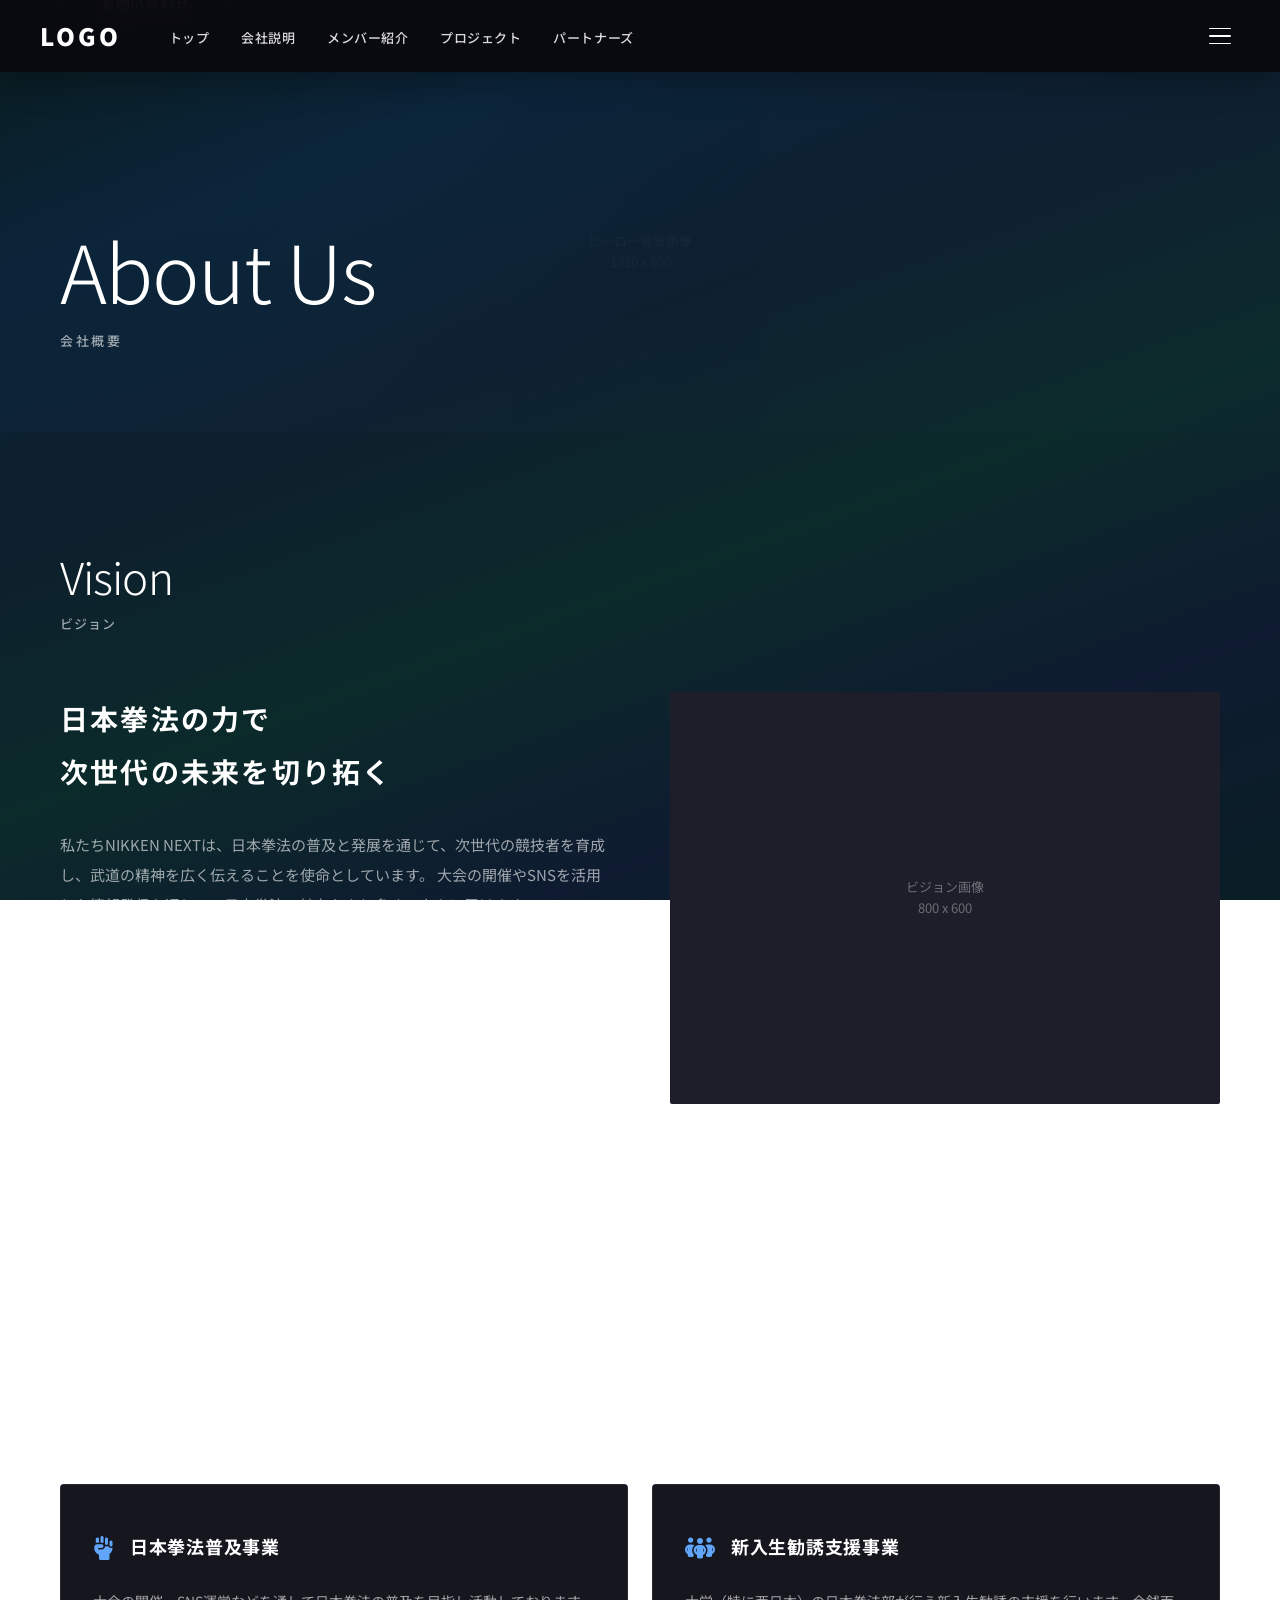
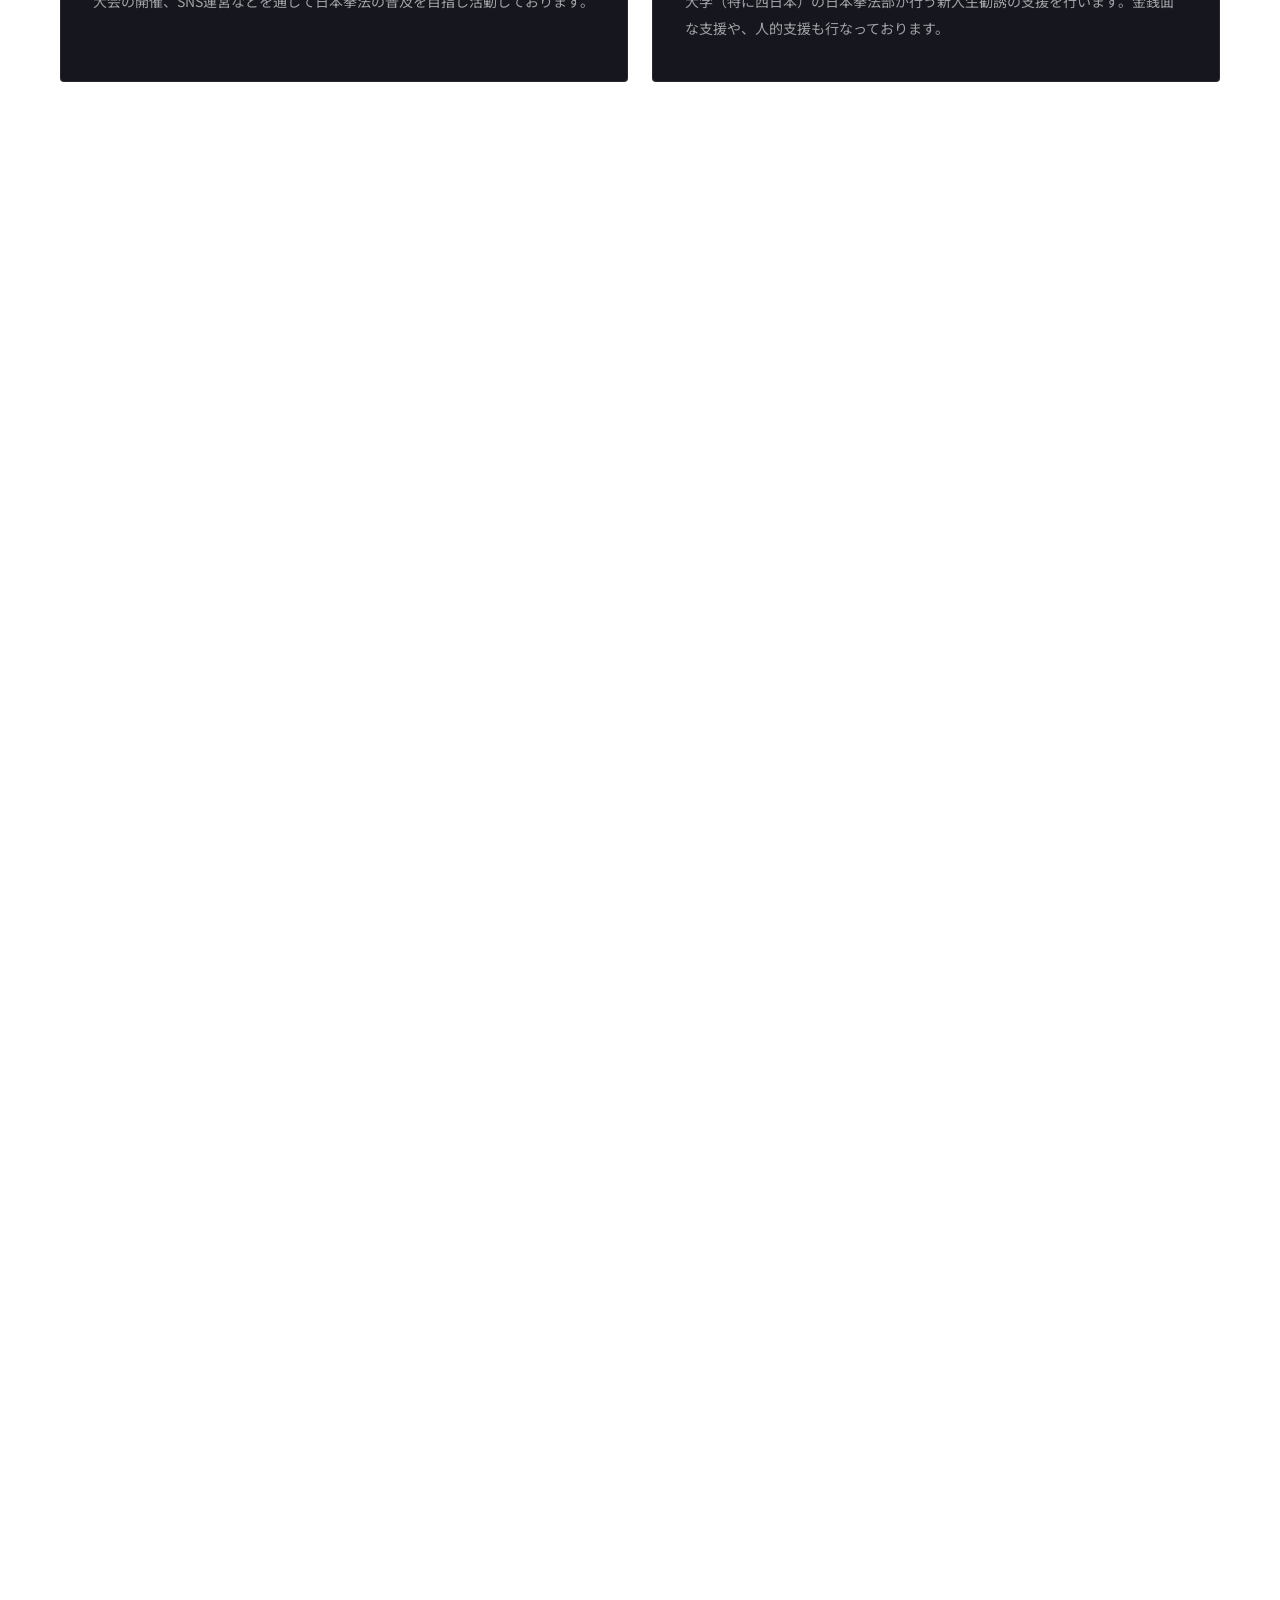
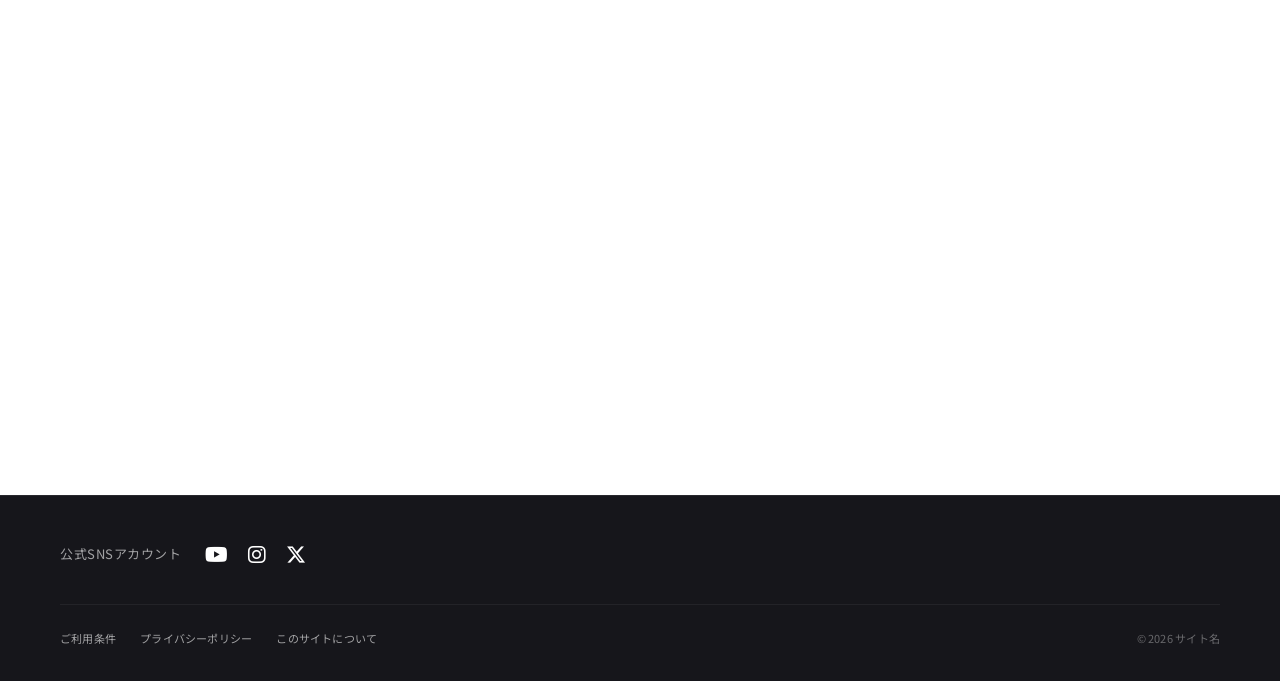
==== commit 888f0d3c: "会社概要ページ更新: 実データ反映・Googleマップ埋め込み・SNSリンク設定 - 会社情報を一般社団法人NIKKEN NEXTの実データに更新 - 事業内容を日本拳法普及事業・新入生勧誘支援事業に" ====
--- a/company.html
+++ b/company.html
@@ -3,8 +3,8 @@
 <head>
     <meta charset="UTF-8">
     <meta name="viewport" content="width=device-width, initial-scale=1.0">
-    <meta name="description" content="会社概要 - スポーツチーム公式サイト">
-    <title>サイト名 | 会社概要</title>
+    <meta name="description" content="会社概要 - 一般社団法人NIKKEN NEXT｜日本拳法の普及と次世代育成">
+    <title>NIKKEN NEXT | 会社概要</title>
     <link rel="preconnect" href="https://fonts.googleapis.com">
     <link rel="preconnect" href="https://fonts.gstatic.com" crossorigin>
     <link href="https://fonts.googleapis.com/css2?family=Noto+Sans+JP:wght@300;400;500;700;900&display=swap" rel="stylesheet">
@@ -22,7 +22,7 @@
                 <ul class="header__nav-list">
                     <li class="header__nav-item"><a href="index-new.html">トップ</a></li>
                     <li class="header__nav-item"><a href="company.html">会社説明</a></li>
-                    <li class="header__nav-item"><a href="#">メンバー紹介</a></li>
+                    <li class="header__nav-item"><a href="members.html">メンバー紹介</a></li>
                     <li class="header__nav-item"><a href="project.html">プロジェクト</a></li>
                     <li class="header__nav-item"><a href="partners.html">パートナーズ</a></li>
                 </ul>
@@ -45,7 +45,7 @@
         <ul class="mobile-nav__list">
             <li class="mobile-nav__item"><a href="index-new.html">トップ</a></li>
             <li class="mobile-nav__item"><a href="company.html">会社説明</a></li>
-            <li class="mobile-nav__item"><a href="#">メンバー紹介</a></li>
+            <li class="mobile-nav__item"><a href="members.html">メンバー紹介</a></li>
             <li class="mobile-nav__item"><a href="project.html">プロジェクト</a></li>
             <li class="mobile-nav__item"><a href="partners.html">パートナーズ</a></li>
         </ul>
@@ -80,15 +80,14 @@
                 </div>
                 <div class="company-vision__grid">
                     <div class="company-vision__content">
-                        <h3 class="company-vision__heading">スポーツの力で<br>地域社会の未来を創造する</h3>
+                        <h3 class="company-vision__heading">日本拳法の力で<br>次世代の未来を切り拓く</h3>
                         <p class="company-vision__text">
-                            私たちは、スポーツを通じて人々の心を動かし、地域社会に活力を与えることを使命としています。
-                            チームの勝利だけでなく、地域の子どもたちへのスポーツ教育、コミュニティの活性化、
-                            そして持続可能な社会づくりに貢献していきます。
+                            私たちNIKKEN NEXTは、日本拳法の普及と発展を通じて、次世代の競技者を育成し、武道の精神を広く伝えることを使命としています。
+                            大会の開催やSNSを活用した情報発信を通じて、日本拳法の魅力をより多くの人々に届けます。
                         </p>
                         <p class="company-vision__text">
-                            「挑戦」「共創」「成長」を3つの柱に据え、
-                            アスリートとファン、地域が一体となった新しいスポーツチームの形を追求してまいります。
+                            「普及」「支援」「挑戦」を柱に、
+                            大学拳法部への新入生勧誘支援や競技環境の整備を行い、日本拳法の新たな時代を創造してまいります。
                         </p>
                     </div>
                     <div class="company-vision__image">
@@ -111,13 +110,12 @@
                     <div class="company-card">
                         <div class="company-card__heading">
                             <div class="company-card__icon">
-                                <i class="fa-solid fa-futbol"></i>
+                                <i class="fa-solid fa-hand-fist"></i>
                             </div>
-                            <h3 class="company-card__title">チーム運営</h3>
+                            <h3 class="company-card__title">日本拳法普及事業</h3>
                         </div>
                         <p class="company-card__text">
-                            プロフェッショナルなスポーツチームの運営・管理を行い、
-                            リーグ戦や各種大会への参加を通じて競技力の向上を目指します。
+                            大会の開催、SNS運営などを通して日本拳法の普及を目指し活動しております。
                         </p>
                     </div>
                     <div class="company-card">
@@ -125,23 +123,10 @@
                             <div class="company-card__icon">
                                 <i class="fa-solid fa-people-group"></i>
                             </div>
-                            <h3 class="company-card__title">地域貢献活動</h3>
+                            <h3 class="company-card__title">新入生勧誘支援事業</h3>
                         </div>
                         <p class="company-card__text">
-                            スポーツ教室の開催、地域イベントへの参加、
-                            ボランティア活動を通じて地域社会との絆を深めます。
-                        </p>
-                    </div>
-                    <div class="company-card">
-                        <div class="company-card__heading">
-                            <div class="company-card__icon">
-                                <i class="fa-solid fa-handshake"></i>
-                            </div>
-                            <h3 class="company-card__title">スポンサーシップ</h3>
-                        </div>
-                        <p class="company-card__text">
-                            企業パートナーとの協業を通じて、
-                            スポーツを軸にした新しいビジネスモデルの構築を推進します。
+                            大学（特に西日本）の日本拳法部が行う新入生勧誘の支援を行います。金銭面な支援や、人的支援も行なっております。
                         </p>
                     </div>
                 </div>
@@ -158,35 +143,61 @@
                 <table class="company-table">
                     <tbody>
                         <tr>
-                            <th>会社名</th>
-                            <td>株式会社〇〇スポーツ</td>
+                            <th>法人名</th>
+                            <td>一般社団法人NIKKEN NEXT</td>
                         </tr>
                         <tr>
                             <th>設立</th>
-                            <td>2024年〇月〇日</td>
+                            <td>2025年10月14日</td>
+                        </tr>
+                        <tr>
+                            <th>法人種別</th>
+                            <td>その他の設立登記法人</td>
                         </tr>
                         <tr>
                             <th>代表者</th>
-                            <td>代表取締役 〇〇 〇〇</td>
+                            <td>林 励雅（ハヤシレイガ）</td>
                         </tr>
                         <tr>
                             <th>所在地</th>
-                            <td>〒000-0000 〇〇県〇〇市〇〇町0-0-0</td>
+                            <td>〒530-0001 大阪府大阪市北区梅田１丁目１−３<br>大阪駅前第３ビル２９階１−１−１号室</td>
                         </tr>
                         <tr>
                             <th>事業内容</th>
-                            <td>スポーツチームの運営・管理、スポーツイベントの企画・運営、地域貢献活動</td>
+                            <td>日本拳法普及事業、新入生勧誘支援事業</td>
                         </tr>
                         <tr>
                             <th>電話番号</th>
-                            <td>000-0000-0000</td>
+                            <td>080-9129-0612</td>
                         </tr>
                         <tr>
                             <th>メール</th>
-                            <td>info@example.com</td>
+                            <td>reigahayashi20030919@gmail.com</td>
                         </tr>
                     </tbody>
                 </table>
+            </div>
+        </section>
+
+        <!-- アクセスセクション -->
+        <section class="company-access section">
+            <div class="container">
+                <div class="company-access__header">
+                    <p class="company-access__en">Access</p>
+                    <h2 class="company-access__subtitle">アクセス</h2>
+                </div>
+                <div class="company-access__map">
+                    <iframe
+                        src="https://www.google.com/maps/embed?pb=!1m18!1m12!1m3!1d3280.2548635382804!2d135.49589!3d34.700507!2m3!1f0!2f0!3f0!3m2!1i1024!2i768!4f13.1!3m3!1m2!1s0x6000e6898bff9d23%3A0x2b9b18ebdc498a95!2z5aSn6Ziq6aeF5YmN56ys77yT44OT44Or!5e0!3m2!1sja!2sjp!4v1709547600000!5m2!1sja!2sjp"
+                        width="100%"
+                        height="450"
+                        style="border:0;"
+                        allowfullscreen=""
+                        loading="lazy"
+                        referrerpolicy="no-referrer-when-downgrade">
+                    </iframe>
+                </div>
+                <p class="company-access__address">〒530-0001 大阪府大阪市北区梅田１丁目１−３ 大阪駅前第３ビル２９階１−１−１号室</p>
             </div>
         </section>
     </main>
@@ -199,8 +210,8 @@
                     <span class="footer__bottom-sns-label">公式SNSアカウント</span>
                     <div class="footer__bottom-sns-links">
                         <a href="#" aria-label="YouTube"><i class="fa-brands fa-youtube"></i></a>
-                        <a href="#" aria-label="Instagram"><i class="fa-brands fa-instagram"></i></a>
-                        <a href="#" aria-label="X(Twitter)"><i class="fa-brands fa-x-twitter"></i></a>
+                        <a href="https://www.instagram.com/nikken_next?igsh=aTVxYmx0dXc0cm95" target="_blank" rel="noopener noreferrer" aria-label="Instagram"><i class="fa-brands fa-instagram"></i></a>
+                        <a href="https://x.com/nikken_next?s=21&t=K5A6wwFMnk2Eow4QQ-Zd8Q" target="_blank" rel="noopener noreferrer" aria-label="X(Twitter)"><i class="fa-brands fa-x-twitter"></i></a>
                     </div>
                 </div>
                 <div class="footer__bottom-bar">
--- a/css/style-new.css
+++ b/css/style-new.css
@@ -1307,7 +1307,7 @@
 
 .company-business__grid {
     display: grid;
-    grid-template-columns: repeat(3, 1fr);
+    grid-template-columns: repeat(2, 1fr);
     gap: 24px;
 }
 
@@ -1406,6 +1406,46 @@
     color: var(--color-text);
 }
 
+/* Access Section */
+.company-access__header {
+    margin-bottom: 56px;
+}
+
+.company-access__en {
+    font-size: clamp(2rem, 4vw, 2.75rem);
+    font-weight: 300;
+    letter-spacing: -0.02em;
+    color: var(--color-text-muted);
+    line-height: 1;
+    margin-bottom: 12px;
+}
+
+.company-access__subtitle {
+    font-size: 1rem;
+    font-weight: 400;
+    color: var(--color-text);
+    letter-spacing: 0.1em;
+}
+
+.company-access__map {
+    width: 100%;
+    border-radius: 2px;
+    overflow: hidden;
+    margin-bottom: 20px;
+}
+
+.company-access__map iframe {
+    display: block;
+    width: 100%;
+    height: 450px;
+}
+
+.company-access__address {
+    font-size: 0.9375rem;
+    color: var(--color-text-muted);
+    letter-spacing: 0.02em;
+}
+
 /* =============================================
    Project Overview Section
    ============================================= */
@@ -1472,7 +1512,7 @@
 }
 
 /* =============================================
-   Project Activities Section
+   Project Activities Section (Sticky Scroll)
    ============================================= */
 .project-activities__header {
     margin-bottom: 56px;
@@ -1494,30 +1534,47 @@
     color: var(--color-text-secondary);
 }
 
-.project-activities__list {
-    display: flex;
-    flex-direction: column;
-    gap: 80px;
-}
-
-.project-activity {
+.project-activities__sticky-wrap {
     display: grid;
     grid-template-columns: 1fr 1fr;
     gap: 60px;
-    align-items: center;
-}
-
-.project-activity--reverse {
-    direction: rtl;
-}
-
-.project-activity--reverse > * {
-    direction: ltr;
-}
-
-.project-activity__image-placeholder {
-    width: 100%;
-    aspect-ratio: 8 / 5;
+}
+
+/* 左カラム: スティッキー画像 */
+.project-activities__image-col {
+    position: relative;
+}
+
+.project-activities__image-sticky {
+    position: sticky;
+    top: calc(var(--header-height) + 40px);
+}
+
+.project-activities__image-frame {
+    position: relative;
+    width: 100%;
+    aspect-ratio: 4 / 3;
+    overflow: hidden;
+    border-radius: 2px;
+}
+
+.project-activities__slide {
+    position: absolute;
+    top: 0;
+    left: 0;
+    width: 100%;
+    height: 100%;
+    opacity: 0;
+    transition: opacity 0.6s cubic-bezier(0.4, 0, 0.2, 1);
+}
+
+.project-activities__slide.is-active {
+    opacity: 1;
+}
+
+.project-activities__slide-placeholder {
+    width: 100%;
+    height: 100%;
     background: var(--color-surface);
     display: flex;
     align-items: center;
@@ -1526,7 +1583,36 @@
     font-size: 0.8125rem;
     text-align: center;
     line-height: 1.6;
-    border-radius: 2px;
+}
+
+/* 右カラム: スクロールテキスト */
+.project-activities__text-col {
+    display: flex;
+    flex-direction: column;
+}
+
+.project-activity {
+    padding: 48px 0;
+    border-bottom: 1px solid var(--color-border);
+    opacity: 0.35;
+    transition: opacity 0.5s cubic-bezier(0.4, 0, 0.2, 1);
+}
+
+.project-activity:first-child {
+    padding-top: 0;
+}
+
+/* SP用画像: PCでは非表示 */
+.project-activity__image-sp {
+    display: none;
+}
+
+.project-activity:last-child {
+    border-bottom: none;
+}
+
+.project-activity.is-active {
+    opacity: 1;
 }
 
 .project-activity__number {
@@ -1555,60 +1641,6 @@
 }
 
 /* =============================================
-   Project Results Section
-   ============================================= */
-.project-results__header {
-    margin-bottom: 56px;
-}
-
-.project-results__en {
-    font-size: clamp(2rem, 4vw, 2.75rem);
-    font-weight: 300;
-    letter-spacing: -0.02em;
-    line-height: 1.1;
-    color: var(--color-text);
-    margin-bottom: 12px;
-}
-
-.project-results__subtitle {
-    font-size: 0.8125rem;
-    font-weight: 500;
-    letter-spacing: 0.08em;
-    color: var(--color-text-secondary);
-}
-
-.project-results__grid {
-    display: grid;
-    grid-template-columns: repeat(4, 1fr);
-    gap: 24px;
-}
-
-.project-result-card {
-    background: var(--color-bg-card);
-    border: 1px solid var(--color-border);
-    border-radius: 4px;
-    padding: 48px 24px;
-    text-align: center;
-}
-
-.project-result-card__number {
-    display: block;
-    font-size: clamp(2rem, 4vw, 3rem);
-    font-weight: 300;
-    letter-spacing: -0.02em;
-    color: var(--color-accent-light);
-    margin-bottom: 12px;
-    line-height: 1.1;
-}
-
-.project-result-card__label {
-    font-size: 0.8125rem;
-    font-weight: 500;
-    letter-spacing: 0.04em;
-    color: var(--color-text-secondary);
-}
-
-/* =============================================
    Partners Intro Section
    ============================================= */
 .partners-intro {
@@ -1766,6 +1798,238 @@
 }
 
 /* =============================================
+   Members List Page
+   ============================================= */
+.members-list__grid {
+    display: grid;
+    grid-template-columns: repeat(4, 1fr);
+    gap: 24px;
+}
+
+.member-card {
+    position: relative;
+    border-radius: 2px;
+    overflow: hidden;
+}
+
+.member-card__link {
+    display: block;
+    position: relative;
+}
+
+.member-card__placeholder {
+    width: 100%;
+    aspect-ratio: 3 / 4;
+    background: var(--color-surface);
+    display: flex;
+    flex-direction: column;
+    align-items: center;
+    justify-content: center;
+    gap: 8px;
+    color: var(--color-text-muted);
+    font-size: 0.8125rem;
+    transition: transform var(--transition-slow);
+}
+
+.member-card:hover .member-card__placeholder {
+    transform: scale(1.05);
+}
+
+.member-card__placeholder svg {
+    opacity: 0.5;
+}
+
+.member-card__overlay {
+    position: absolute;
+    bottom: 0;
+    left: 0;
+    right: 0;
+    padding: 24px 20px;
+    background: rgba(0, 0, 0, 0.7);
+    opacity: 0;
+    transform: translateY(8px);
+    transition: opacity var(--transition-base), transform var(--transition-base);
+}
+
+.member-card:hover .member-card__overlay {
+    opacity: 1;
+    transform: translateY(0);
+}
+
+.member-card__role {
+    font-size: 0.6875rem;
+    font-weight: 500;
+    letter-spacing: 0.08em;
+    color: var(--color-accent-light);
+    margin-bottom: 6px;
+}
+
+.member-card__name {
+    font-size: 1rem;
+    font-weight: 700;
+    letter-spacing: 0.04em;
+    color: var(--color-white);
+}
+
+/* =============================================
+   Member Detail Page
+   ============================================= */
+.page-hero--compact {
+    min-height: 28vh;
+}
+
+.member-detail__breadcrumb {
+    font-size: 0.8125rem;
+    color: var(--color-text-muted);
+    margin-bottom: 48px;
+}
+
+.member-detail__breadcrumb a {
+    color: var(--color-text-secondary);
+    transition: color var(--transition-fast);
+}
+
+.member-detail__breadcrumb a:hover {
+    color: var(--color-accent-light);
+}
+
+.member-detail__breadcrumb-sep {
+    margin: 0 12px;
+}
+
+.member-detail__grid {
+    display: grid;
+    grid-template-columns: 4fr 6fr;
+    gap: 60px;
+    align-items: start;
+}
+
+.member-detail__photo-placeholder {
+    width: 100%;
+    aspect-ratio: 4 / 5;
+    background: var(--color-surface);
+    display: flex;
+    flex-direction: column;
+    align-items: center;
+    justify-content: center;
+    gap: 12px;
+    color: var(--color-text-muted);
+    font-size: 0.8125rem;
+    border-radius: 2px;
+}
+
+.member-detail__photo-placeholder svg {
+    opacity: 0.4;
+}
+
+.member-detail__role {
+    font-size: 0.8125rem;
+    font-weight: 500;
+    letter-spacing: 0.12em;
+    color: var(--color-accent-light);
+    margin-bottom: 16px;
+}
+
+.member-detail__name {
+    font-size: clamp(1.75rem, 3.5vw, 2.5rem);
+    font-weight: 700;
+    letter-spacing: 0.06em;
+    line-height: 1.4;
+    color: var(--color-text);
+    margin-bottom: 8px;
+}
+
+.member-detail__name-en {
+    font-size: 0.875rem;
+    font-weight: 300;
+    letter-spacing: 0.08em;
+    color: var(--color-text-muted);
+    margin-bottom: 40px;
+}
+
+.member-detail__profile {
+    margin-bottom: 40px;
+}
+
+.member-detail__profile-heading {
+    font-size: 0.8125rem;
+    font-weight: 500;
+    letter-spacing: 0.12em;
+    color: var(--color-text-secondary);
+    margin-bottom: 20px;
+    padding-bottom: 12px;
+    border-bottom: 1px solid var(--color-border);
+}
+
+.member-detail__profile-text {
+    font-size: 0.9375rem;
+    font-weight: 400;
+    line-height: 2;
+    color: var(--color-text-secondary);
+    margin-bottom: 16px;
+}
+
+.member-detail__profile-text:last-child {
+    margin-bottom: 0;
+}
+
+.member-detail__sns-heading {
+    font-size: 0.8125rem;
+    font-weight: 500;
+    letter-spacing: 0.12em;
+    color: var(--color-text-secondary);
+    margin-bottom: 16px;
+    padding-bottom: 12px;
+    border-bottom: 1px solid var(--color-border);
+}
+
+.member-detail__sns-links {
+    display: flex;
+    gap: 16px;
+}
+
+.member-detail__sns-link {
+    display: flex;
+    align-items: center;
+    justify-content: center;
+    width: 44px;
+    height: 44px;
+    font-size: 1.125rem;
+    color: var(--color-text-secondary);
+    background: var(--color-bg-card);
+    border: 1px solid var(--color-border);
+    border-radius: 50%;
+    transition: all var(--transition-fast);
+}
+
+.member-detail__sns-link:hover {
+    color: var(--color-text);
+    background: var(--color-bg-card-hover);
+    border-color: var(--color-border-hover);
+}
+
+.member-detail__back {
+    margin-top: 80px;
+    padding-top: 40px;
+    border-top: 1px solid var(--color-border);
+}
+
+.member-detail__back-link {
+    display: inline-flex;
+    align-items: center;
+    gap: 12px;
+    font-size: 0.875rem;
+    font-weight: 500;
+    letter-spacing: 0.04em;
+    color: var(--color-text-secondary);
+    transition: color var(--transition-fast);
+}
+
+.member-detail__back-link:hover {
+    color: var(--color-accent-light);
+}
+
+/* =============================================
    Responsive
    ============================================= */
 
@@ -1833,17 +2097,24 @@
         gap: 40px;
     }
 
-    .project-activity {
+    .project-activities__sticky-wrap {
         gap: 40px;
-    }
-
-    .project-results__grid {
-        grid-template-columns: repeat(2, 1fr);
     }
 
     /* Partners page - Tablet */
     .partners-rank__grid--bronze {
         grid-template-columns: repeat(3, 1fr);
+    }
+
+    /* Members page - Tablet */
+    .members-list__grid {
+        grid-template-columns: repeat(3, 1fr);
+        gap: 20px;
+    }
+
+    /* Member Detail - Tablet */
+    .member-detail__grid {
+        gap: 40px;
     }
 }
 
@@ -2037,21 +2308,31 @@
         gap: 32px;
     }
 
+    .project-activities__sticky-wrap {
+        display: block;
+    }
+
+    .project-activities__image-col {
+        display: none;
+    }
+
     .project-activity {
-        grid-template-columns: 1fr;
-        gap: 24px;
-    }
-
-    .project-activity--reverse {
-        direction: ltr;
-    }
-
-    .project-activities__list {
-        gap: 56px;
-    }
-
-    .project-results__grid {
-        grid-template-columns: repeat(2, 1fr);
+        padding: 32px 0;
+        opacity: 1;
+    }
+
+    .project-activity:first-child {
+        padding-top: 0;
+    }
+
+    .project-activity__image-sp {
+        display: block;
+        margin-bottom: 24px;
+    }
+
+    .project-activity__image-sp .project-activities__slide-placeholder {
+        aspect-ratio: 4 / 3;
+        border-radius: 2px;
     }
 
     /* Partners page - Mobile */
@@ -2077,6 +2358,44 @@
 
     .partners-cta__inner {
         padding: 48px 24px;
+    }
+
+    /* Members page - Mobile */
+    .members-list__grid {
+        grid-template-columns: repeat(2, 1fr);
+        gap: 16px;
+    }
+
+    .member-card__overlay {
+        opacity: 1;
+        transform: translateY(0);
+        padding: 16px 14px;
+    }
+
+    .member-card__name {
+        font-size: 0.875rem;
+    }
+
+    .member-card__role {
+        font-size: 0.625rem;
+    }
+
+    /* Member Detail - Mobile */
+    .page-hero--compact {
+        min-height: 20vh;
+    }
+
+    .member-detail__grid {
+        grid-template-columns: 1fr;
+        gap: 32px;
+    }
+
+    .member-detail__photo {
+        max-width: 400px;
+    }
+
+    .member-detail__back {
+        margin-top: 48px;
     }
 }
 
@@ -2099,4 +2418,9 @@
         padding-right: 0;
     }
 
-}
+    /* Members page - Small Mobile */
+    .members-list__grid {
+        grid-template-columns: 1fr;
+        gap: 16px;
+    }
+}
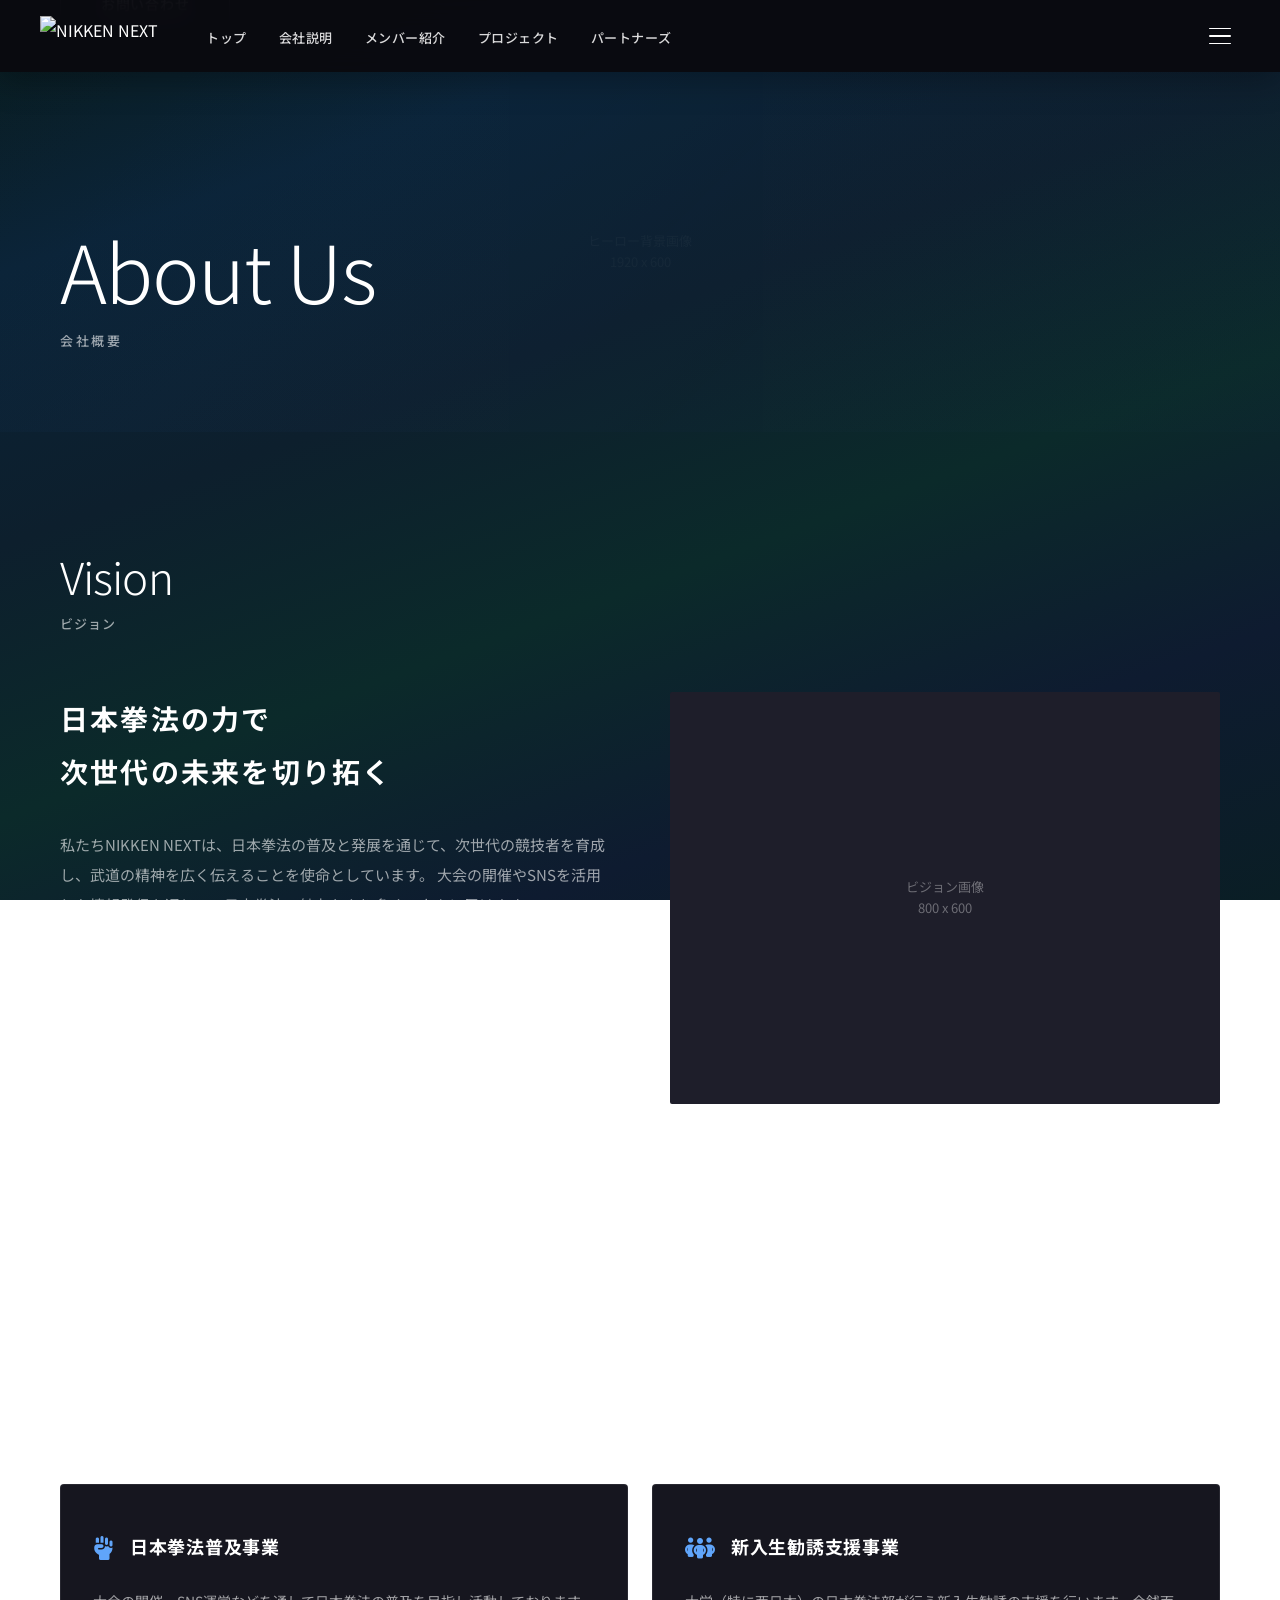
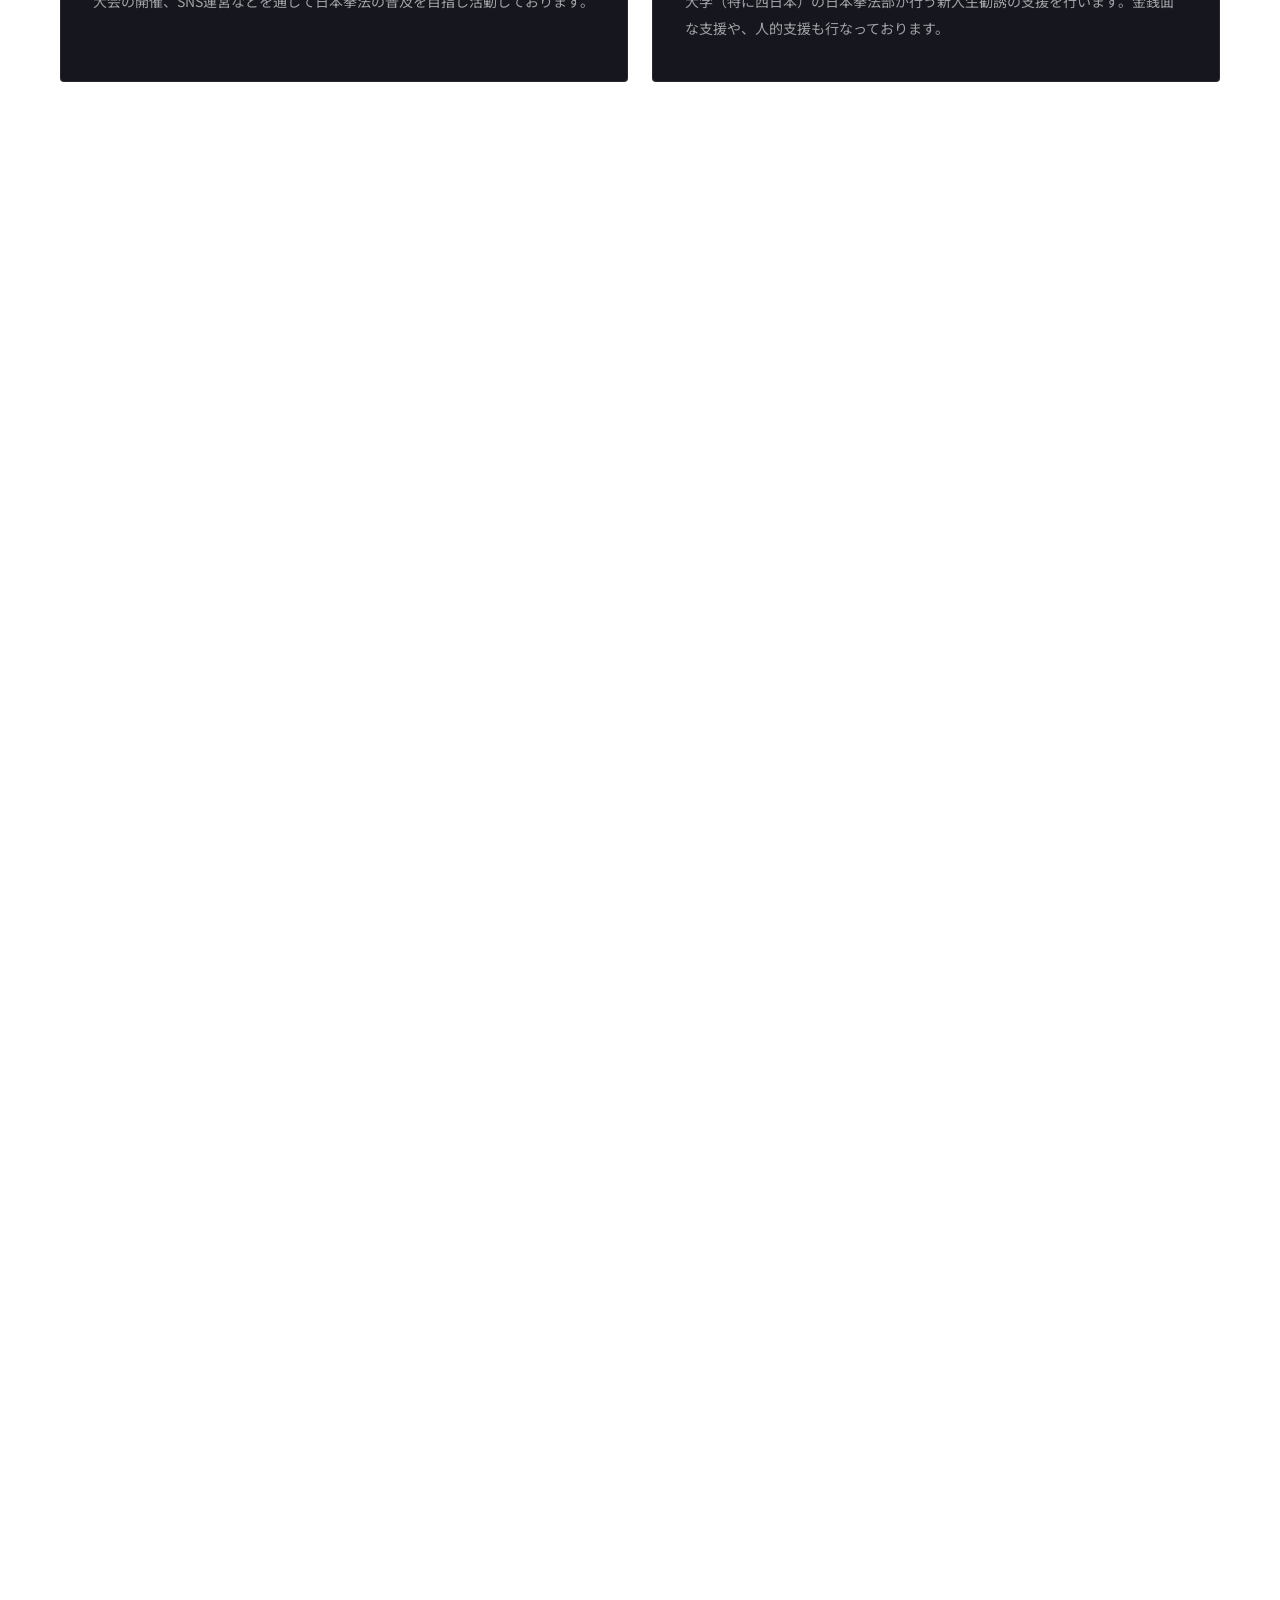
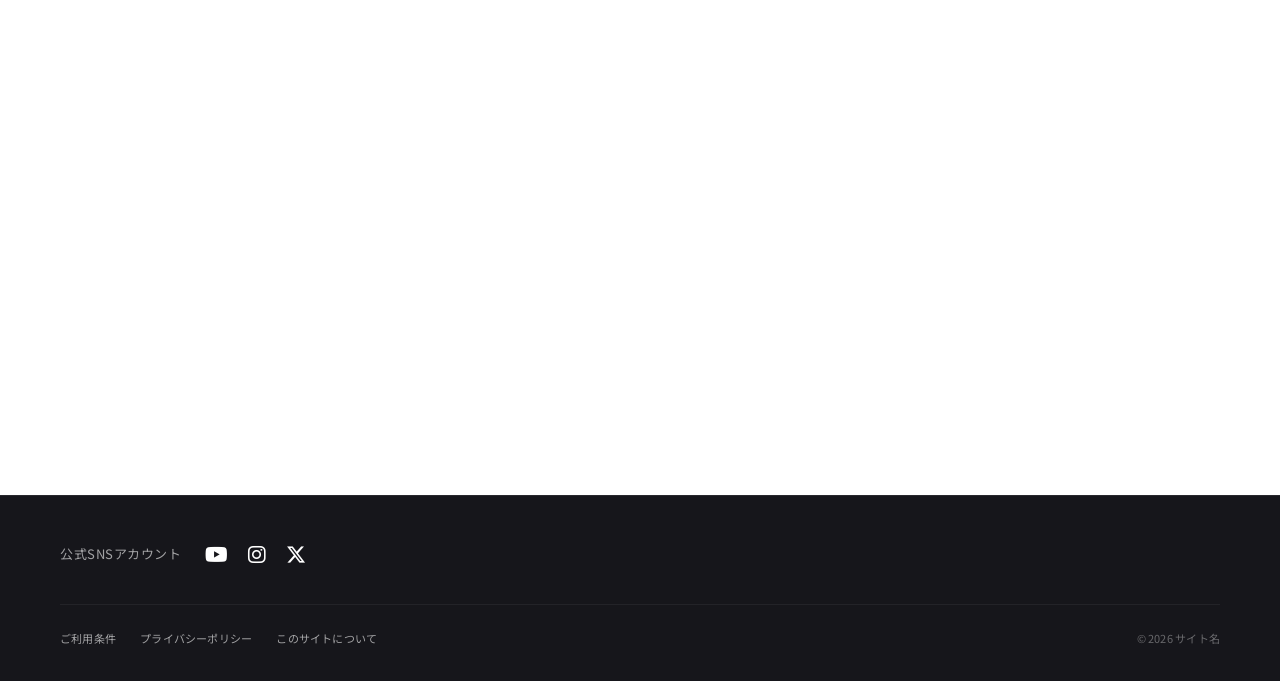
==== commit a6f92669: "ヘッダーロゴ画像を全ページに設定 - IMG/logo.pngを全6ページのヘッダーに配置 - テキスト「LOGO」からロゴ画像に差し替え  Co-Authored-By: Claude Opus 4" ====
--- a/company.html
+++ b/company.html
@@ -16,7 +16,7 @@
     <header class="header">
         <div class="header__inner">
             <div class="header__logo">
-                <a href="index-new.html">LOGO</a>
+                <a href="index-new.html"><img src="IMG/logo.png" alt="NIKKEN NEXT" class="header__logo-img"></a>
             </div>
             <nav class="header__nav">
                 <ul class="header__nav-list">
--- a/css/style-new.css
+++ b/css/style-new.css
@@ -167,10 +167,14 @@
 }
 
 .header__logo a {
-    font-size: 1.5rem;
-    font-weight: 900;
-    letter-spacing: 0.12em;
-    color: var(--color-white);
+    display: flex;
+    align-items: center;
+}
+
+.header__logo-img {
+    height: 40px;
+    width: auto;
+    display: block;
 }
 
 .header__nav {
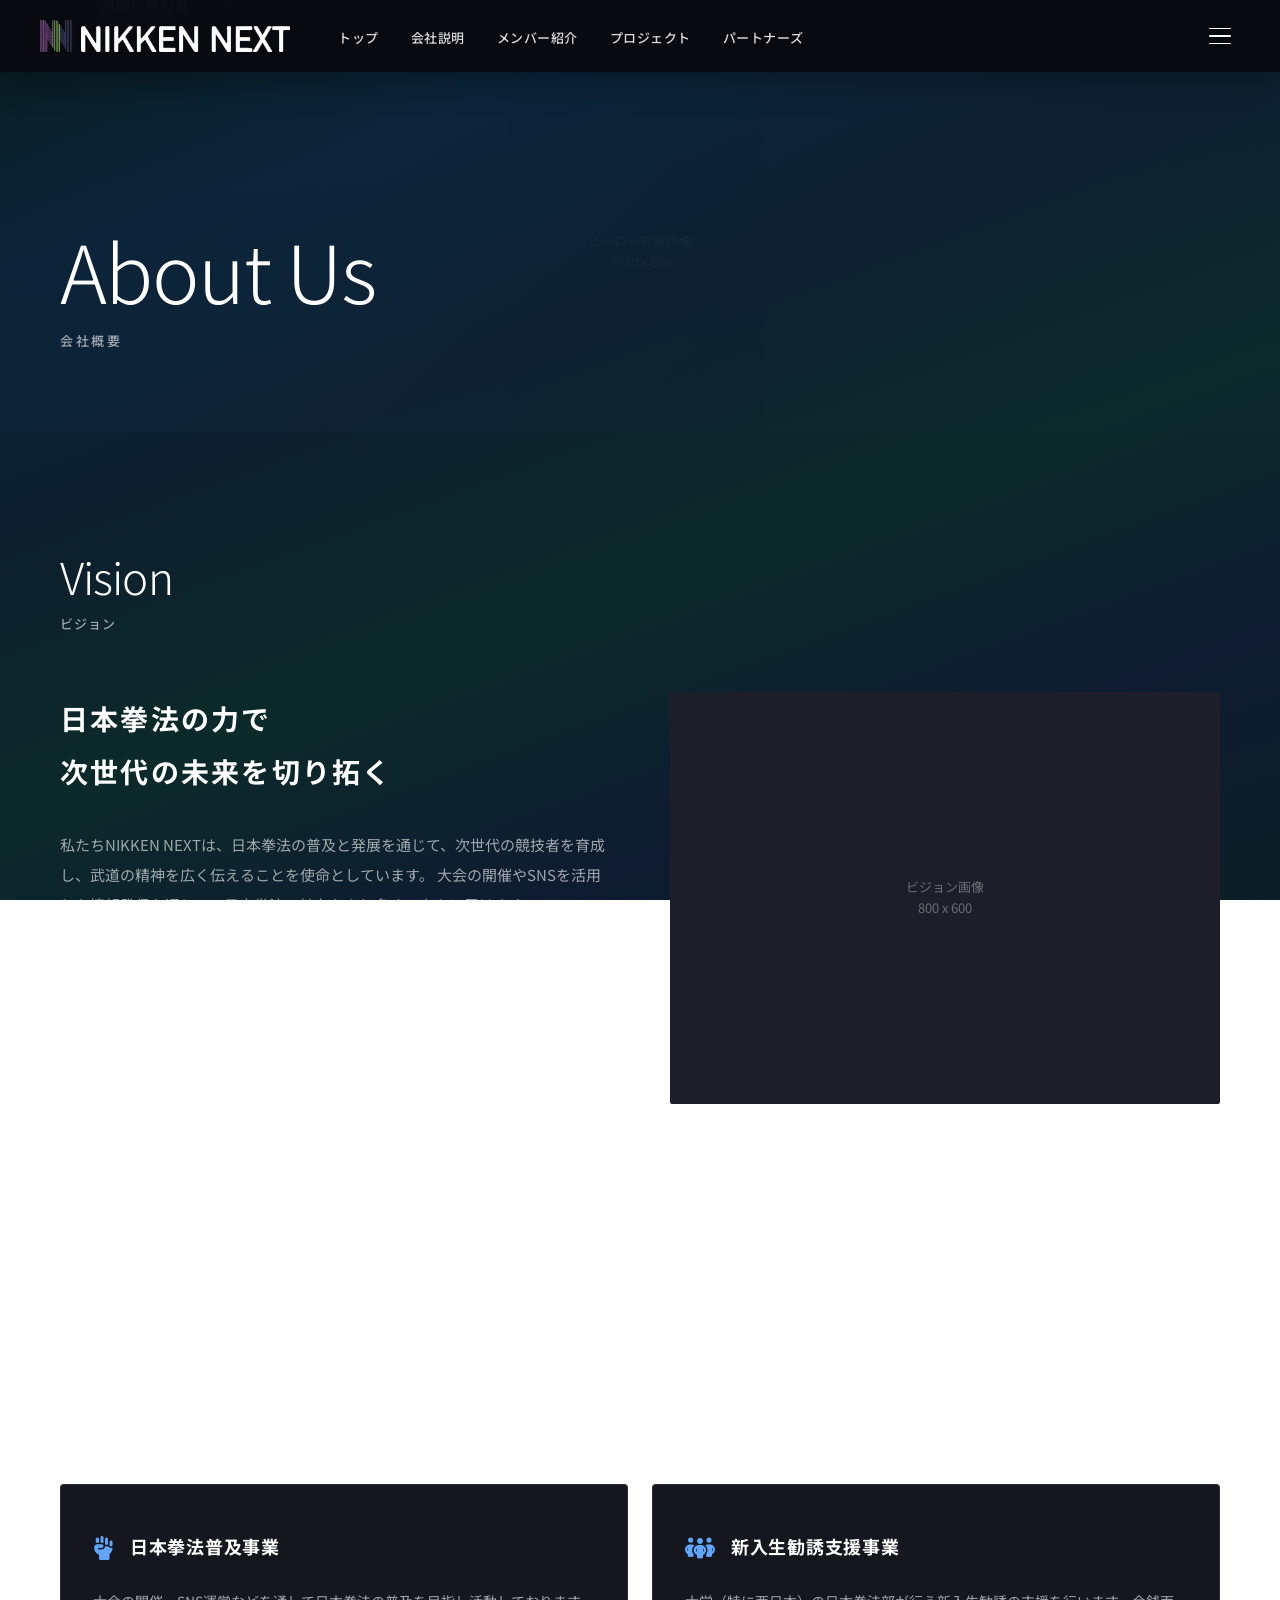
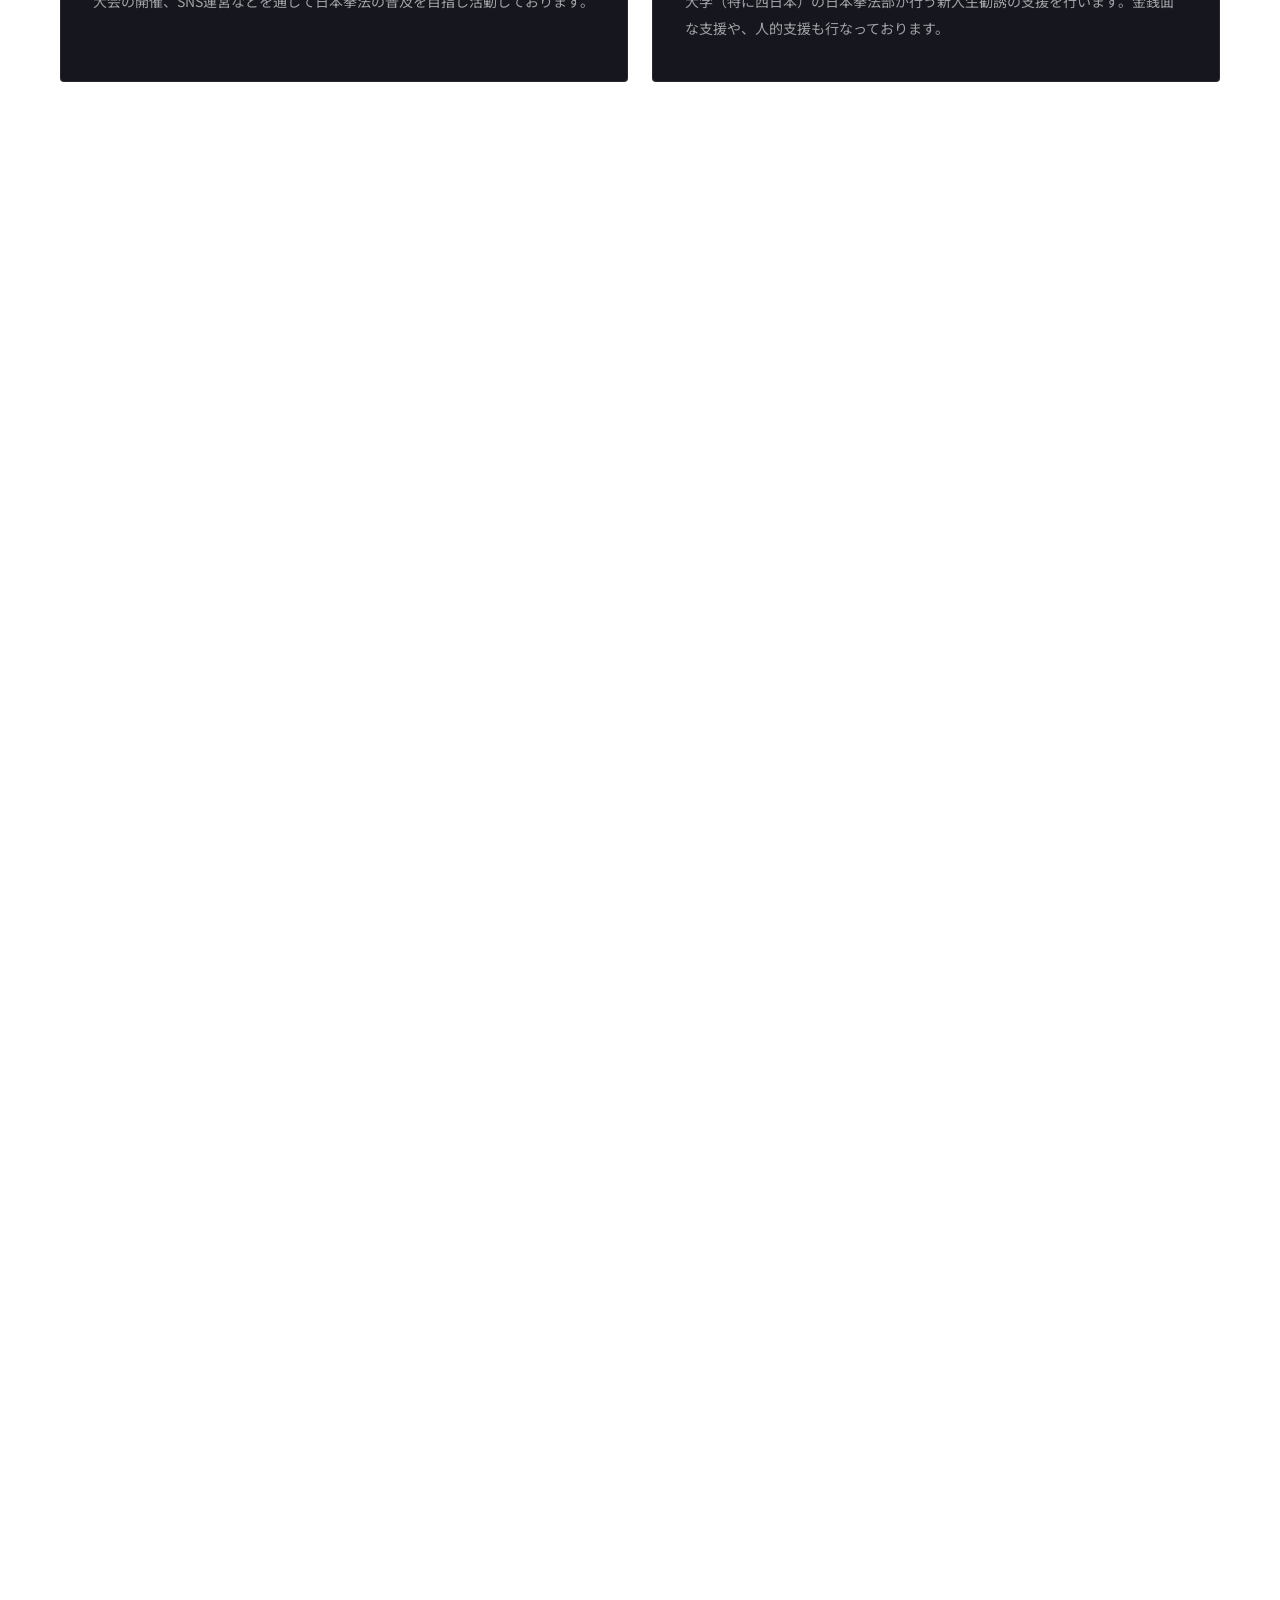
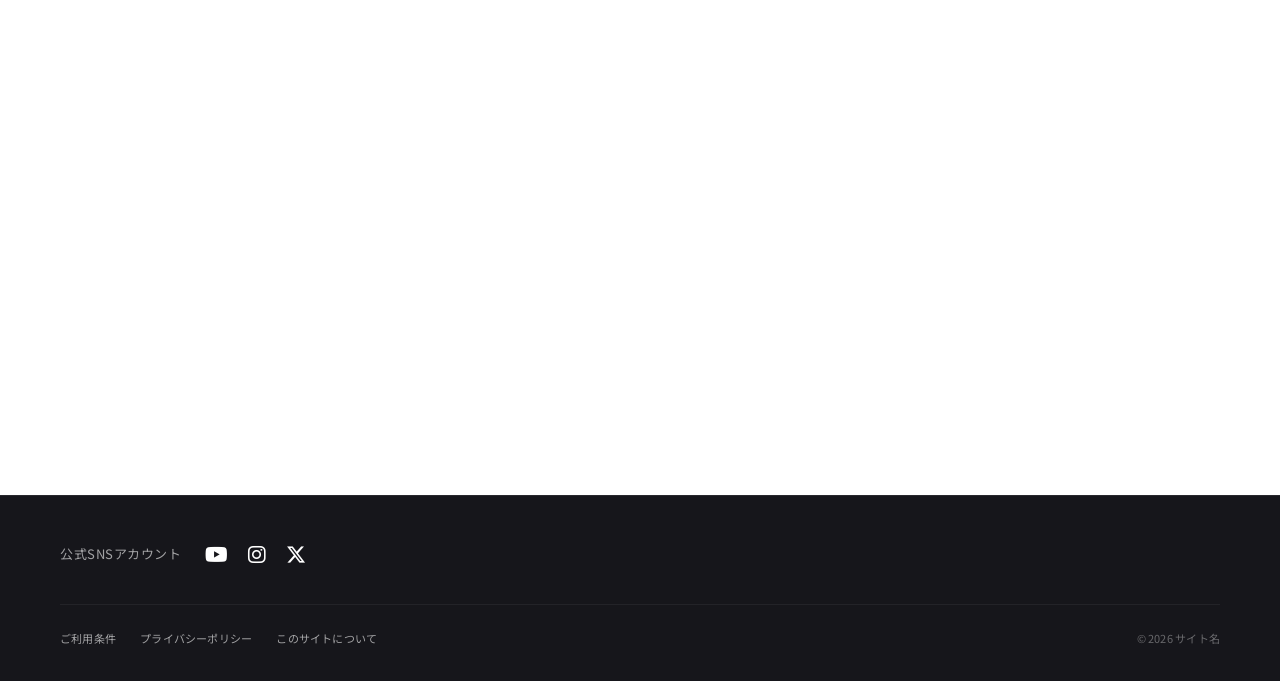
==== commit 5d92c336: "ファビコンを全ページに設定 Co-Authored-By: Claude Opus 4.6 <noreply@anthropic.com>" ====
--- a/company.html
+++ b/company.html
@@ -8,6 +8,7 @@
     <link rel="preconnect" href="https://fonts.googleapis.com">
     <link rel="preconnect" href="https://fonts.gstatic.com" crossorigin>
     <link href="https://fonts.googleapis.com/css2?family=Noto+Sans+JP:wght@300;400;500;700;900&display=swap" rel="stylesheet">
+    <link rel="icon" type="image/png" href="img/favicon.png">
     <link rel="stylesheet" href="css/style-new.css">
     <link rel="stylesheet" href="https://cdnjs.cloudflare.com/ajax/libs/font-awesome/6.5.1/css/all.min.css">
 </head>
@@ -16,7 +17,7 @@
     <header class="header">
         <div class="header__inner">
             <div class="header__logo">
-                <a href="index-new.html"><img src="IMG/logo.png" alt="NIKKEN NEXT" class="header__logo-img"></a>
+                <a href="index-new.html"><img src="img/logo.png" alt="NIKKEN NEXT" class="header__logo-img"></a>
             </div>
             <nav class="header__nav">
                 <ul class="header__nav-list">
--- a/css/style-new.css
+++ b/css/style-new.css
@@ -172,8 +172,8 @@
 }
 
 .header__logo-img {
-    height: 40px;
-    width: auto;
+    width: 250px;
+    height: auto;
     display: block;
 }
 
